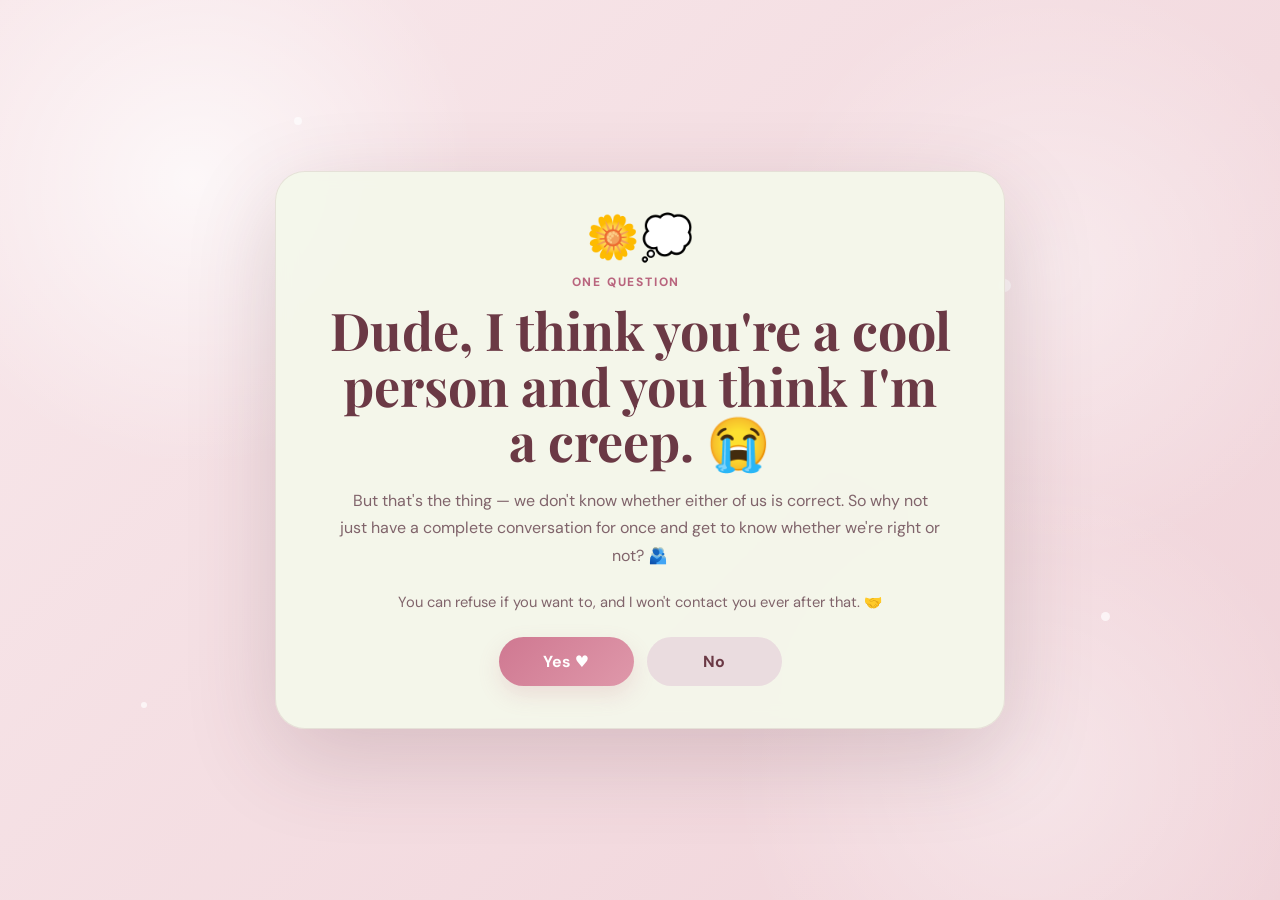
==== question.html @ cbfcff31 "Update question.html" ====
<!doctype html>
<html lang="en">
<head>
<meta charset="utf-8">
<meta name="viewport" content="width=device-width,initial-scale=1">
<title>One question</title>
<link rel="stylesheet" href="style.css">
</head>
<body>
<span class="spark s1"></span><span class="spark s2"></span><span class="spark s3"></span>
<span class="spark s4"></span><span class="spark s5"></span>

<main class="card transition-page" id="card">

  <div class="icon">🌼💭</div>
  <p class="eyebrow">One question</p>

  <h1>Dude, I think you're a cool person and you think I'm a creep. 😭</h1>

  <p>
    But that's the thing — we don't know whether either of us is correct.
    So why not just have a complete conversation for once and get to know
    whether we're right or not? 🫂
  </p>

  <p class="small">
    You can refuse if you want to, and I won't contact you ever after that. 🤝
  </p>

  <div class="choice-row" id="choices">
    <input type="button" id="yes1" value="Yes ♥">
    <input type="button" id="no1" class="secondary" value="No">
  </div>

  <div class="confirm-panel hidden" id="confirmPanel">
    <div class="icon">🥺💔</div>
    <h2>Please?</h2>
    <p class="small">Please? I promise I mean it. 🫶</p>

    <div class="choice-row">
      <input type="button" id="yes2" value="Yes ♥">
      <input type="button" id="no2" class="secondary" value="No">
    </div>
  </div>
</main>

<script>
const ENDPOINT_URL = "https://script.google.com/macros/s/AKfycbzK10EszqDJ-P5QrIzQIngSNqyQXNx_Igegw9ysk26z0uKuwDBZBGM_m41aPeQ4damY/exec";

const log = [];

function saveLog() {
  localStorage.setItem("conversation_choice_log", JSON.stringify(log));
}

function record(action) {
  log.push({
    action: action,
    time: new Date().toISOString()
  });
  saveLog();
}

function firstChoiceValue() {
  return log.some(item => item.action === "first_yes")
    ? "Yes"
    : (log.some(item => item.action === "first_no") ? "No" : "");
}

function secondChoiceValue() {
  return log.some(item => item.action === "second_yes")
    ? "Yes"
    : (log.some(item => item.action === "second_no") ? "No" : "");
}

/*
 * Sends the interaction to your Apps Script.
 * This is used even for the final No → No path, where there is no date/time.
 */
async function sendInteraction(extraData = {}) {
  const data = {
    timestamp: new Date().toISOString(),
    first_choice: firstChoiceValue(),
    second_choice: secondChoiceValue(),
    date: extraData.date || "",
    time: extraData.time || "",
    choice_log: JSON.stringify(log)
  };

  try {
    await fetch(ENDPOINT_URL, {
      method: "POST",
      mode: "no-cors",
      headers: {
        "Content-Type": "text/plain;charset=utf-8"
      },
      body: JSON.stringify(data)
    });

    return true;
  } catch (error) {
    console.error("Submission failed:", error);
    return false;
  }
}

function go(url) {
  const card = document.getElementById("card");
  card.classList.add("page-exit");

  setTimeout(function () {
    window.location.href = url;
  }, 400);
}

document.getElementById("yes1").addEventListener("click", function () {
  record("first_yes");
  go("schedule.html");
});

document.getElementById("no1").addEventListener("click", function () {
  record("first_no");

  document.getElementById("choices").classList.add("hidden");
  document.getElementById("confirmPanel").classList.remove("hidden");

  const yes2 = document.getElementById("yes2");
  yes2.classList.remove("grow");
  void yes2.offsetWidth;
  yes2.classList.add("grow");
});

document.getElementById("yes2").addEventListener("click", async function () {
  record("second_yes");
  go("schedule.html");
});

document.getElementById("no2").addEventListener("click", async function () {
  record("second_no");

  /*
   * IMPORTANT:
   * The No → No path now submits immediately.
   * There is no date/time on this path, so those fields are sent blank.
   */
  const button = document.getElementById("no2");
  button.disabled = true;
  button.value = "Sending...";

  await sendInteraction();

  const card = document.getElementById("card");
  card.classList.add("page-exit");

  setTimeout(function () {
    card.classList.remove("page-exit");
    card.classList.add("goodbye");
    card.innerHTML =
      '<div class="icon">👋💗</div>' +
      '<p class="eyebrow">Okay.</p>' +
      '<h1>Okay, bye-bye.</h1>' +
      '<p>Take care. 🌸</p>';
  }, 380);
});
</script>
</body>
</html>
---- style.css ----
@import url('https://fonts.googleapis.com/css2?family=DM+Sans:wght@400;500;600;700&family=Playfair+Display:wght@500;600;700&display=swap');

:root{
  --pink:#f0d3d9;
  --pink2:#f8e8eb;
  --card:#f4f7ea;
  --ink:#6b3945;
  --muted:#80646b;
  --accent:#cf7891;
  --accent2:#df98aa;
  --dark:#b9657e;
  --line:#ba969e;
}

*{box-sizing:border-box}
html,body{margin:0;min-height:100%;font-family:"DM Sans",system-ui,sans-serif;color:var(--ink)}

body{
  min-height:100vh;
  display:grid;
  place-items:center;
  padding:22px;
  overflow:hidden;
  background:
    radial-gradient(circle at 15% 20%,rgba(255,255,255,.72),transparent 22%),
    radial-gradient(circle at 82% 30%,rgba(255,255,255,.42),transparent 24%),
    radial-gradient(circle at 80% 85%,rgba(255,255,255,.38),transparent 23%),
    linear-gradient(135deg,var(--pink2),var(--pink));
}

.spark{
  position:fixed;
  width:8px;height:8px;border-radius:50%;
  background:rgba(255,255,255,.68);
  pointer-events:none;
  animation:float 7s ease-in-out infinite;
}
.spark.s1{top:13%;left:23%;animation-delay:-1s}
.spark.s2{top:31%;left:78%;width:13px;height:13px;animation-delay:-4s}
.spark.s3{top:78%;left:11%;width:6px;height:6px;animation-delay:-2s}
.spark.s4{top:68%;left:86%;width:9px;height:9px;animation-delay:-5s}
.spark.s5{top:19%;left:60%;width:5px;height:5px;animation-delay:-3s}
@keyframes float{
  0%,100%{transform:translateY(0) scale(1);opacity:.5}
  50%{transform:translateY(-16px) scale(1.18);opacity:.85}
}

.card{
  width:min(730px,94vw);
  padding:44px 50px 42px;
  text-align:center;
  background:rgba(244,247,234,.95);
  border:1px solid rgba(107,57,69,.11);
  border-radius:30px;
  box-shadow:0 28px 90px rgba(91,53,62,.19);
  backdrop-filter:blur(10px);
  transform-origin:center;
  animation:popIn .72s cubic-bezier(.17,.84,.29,1.18);
}
@keyframes popIn{
  0%{opacity:0;transform:scale(.72) translateY(30px)}
  65%{opacity:1;transform:scale(1.035) translateY(-3px)}
  82%{transform:scale(.985) translateY(1px)}
  100%{transform:scale(1) translateY(0)}
}

.page-exit{
  animation:popOut .48s cubic-bezier(.76,0,.24,1) forwards!important;
}
@keyframes popOut{
  0%{opacity:1;transform:scale(1) rotate(0)}
  45%{opacity:1;transform:scale(1.035) rotate(-.4deg)}
  100%{opacity:0;transform:scale(.82) rotate(1deg) translateY(-16px)}
}

.icon{
  font-size:43px;line-height:1;margin:0 auto 13px;
  animation:iconPop .8s .12s both cubic-bezier(.17,.84,.29,1.25);
}
@keyframes iconPop{
  from{opacity:0;transform:scale(.4) rotate(-12deg)}
  to{opacity:1;transform:scale(1) rotate(0)}
}

.eyebrow{
  margin:0 0 9px;
  text-transform:uppercase;
  letter-spacing:.15em;
  font-weight:800;
  color:var(--dark);
  font-size:.75rem;
}

h1,h2{
  font-family:"Playfair Display",Georgia,serif;
  color:var(--ink);
}

h1{
  font-size:clamp(2rem,5.1vw,3.25rem);
  line-height:1.07;
  margin:0 auto 18px;
}

h2{font-size:2rem;margin:7px 0}
p{
  max-width:600px;
  margin:0 auto 21px;
  color:var(--muted);
  font-size:1rem;
  line-height:1.72;
}
.small{font-size:.92rem}

.inline-emoji{
  display:inline-block;
  animation:wiggle 2.8s ease-in-out infinite;
}
@keyframes wiggle{
  0%,84%,100%{transform:rotate(0) scale(1)}
  88%{transform:rotate(-8deg) scale(1.06)}
  92%{transform:rotate(8deg) scale(1.08)}
  96%{transform:rotate(-4deg)}
}

form{display:grid;gap:8px;max-width:430px;margin:24px auto 0;text-align:left}

label{
  font-family:"Playfair Display",Georgia,serif;
  font-weight:700;
  color:var(--ink);
  font-size:1rem;
  margin-top:3px;
}

input[type=button],
input[type=submit]{
  border:0;
  border-radius:999px;
  padding:14px 30px;
  min-width:135px;
  font:inherit;
  font-weight:700;
  color:#fff;
  background:linear-gradient(135deg,var(--accent),var(--accent2));
  cursor:pointer;
  box-shadow:0 9px 22px rgba(194,111,135,.19);
  transition:transform .18s ease,box-shadow .18s ease,filter .18s ease;
}

input[type=button]:hover,input[type=submit]:hover{
  transform:translateY(-3px) scale(1.025);
  box-shadow:0 14px 28px rgba(194,111,135,.24);
  filter:saturate(1.04);
}
input[type=button]:active,input[type=submit]:active{transform:scale(.97)}
input.secondary{background:#eadcdf;color:var(--ink);box-shadow:none}
input.secondary:hover{background:#e3d1d6}

.choice-row{
  display:flex;
  justify-content:center;
  align-items:center;
  gap:13px;
  flex-wrap:wrap;
  margin-top:20px;
}

.grow{
  animation:yesGrow .7s cubic-bezier(.17,.84,.29,1.25) forwards;
}
@keyframes yesGrow{
  0%{transform:scale(1)}
  60%{transform:scale(1.33)}
  78%{transform:scale(1.22)}
  100%{transform:scale(1.25)}
}

.hidden{display:none!important}

.confirm-panel{
  animation:confirmIn .48s cubic-bezier(.17,.84,.29,1.15);
}
@keyframes confirmIn{
  from{opacity:0;transform:translateY(15px) scale(.95)}
  to{opacity:1;transform:none}
}

.heart{
  display:inline-block;
  animation:heartPulse 1.35s ease-in-out infinite;
}
@keyframes heartPulse{
  0%,100%{transform:scale(1)}
  50%{transform:scale(1.16)}
}

input[type=date],select{
  width:100%;
  padding:14px 15px;
  border:1px solid var(--line);
  border-radius:10px;
  background:rgba(255,255,255,.5);
  color:var(--ink);
  font:inherit;
  outline:none;
  transition:border-color .18s ease,box-shadow .18s ease,background .18s ease;
}
input[type=date]:focus,select:focus{
  border-color:var(--dark);
  background:#fff;
  box-shadow:0 0 0 3px rgba(217,140,159,.16);
}
form input[type=submit]{width:100%;margin-top:8px}
.status{margin-top:18px;font-size:.91rem;color:var(--muted)}

.goodbye{
  animation:goodbyeIn .75s cubic-bezier(.17,.84,.29,1.15);
}
@keyframes goodbyeIn{
  from{opacity:0;transform:scale(.75) rotate(-3deg)}
  to{opacity:1;transform:scale(1) rotate(0)}
}

@media(max-width:600px){
  body{padding:16px}
  .card{padding:34px 24px 30px;border-radius:24px}
  h1{font-size:2rem}
}
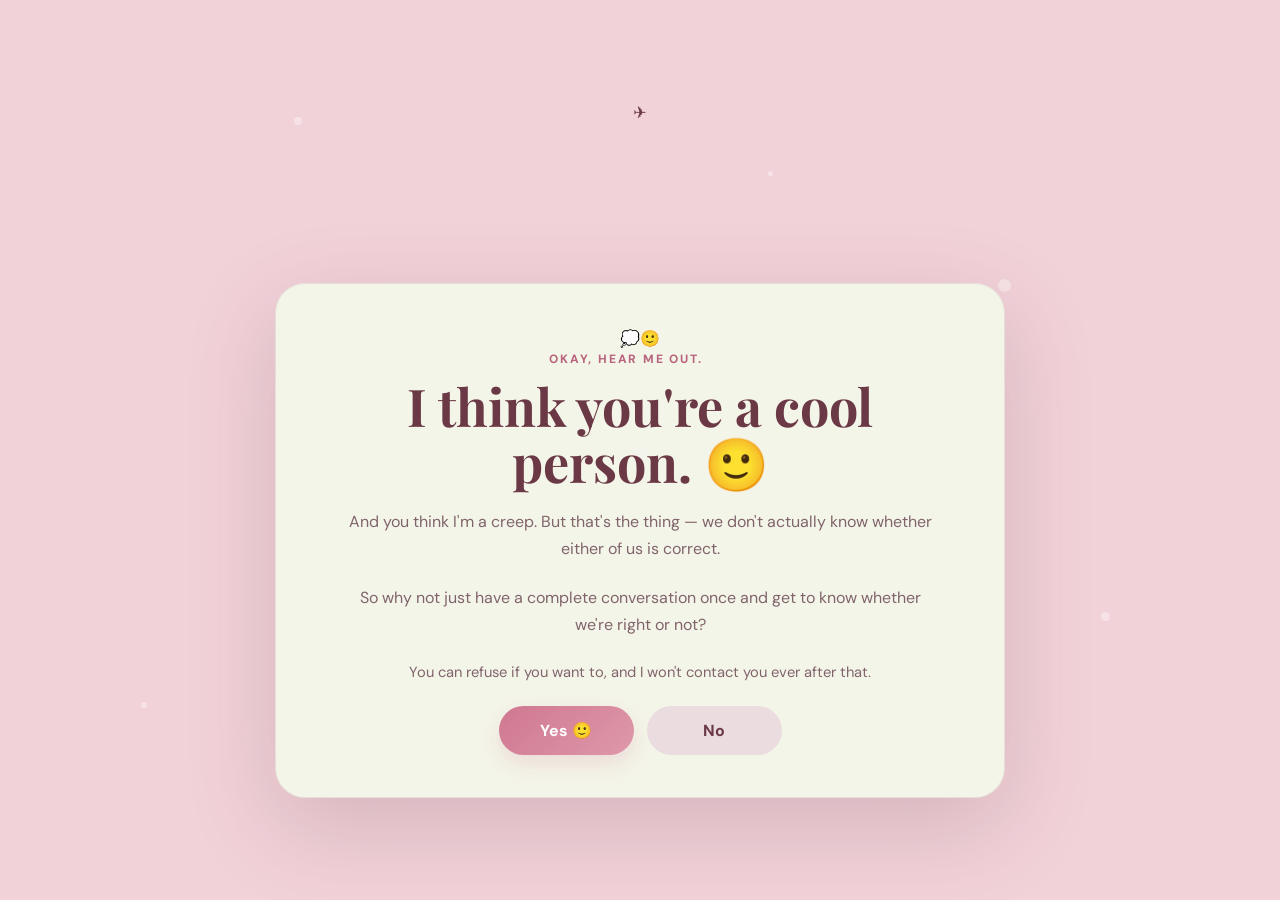
==== commit 2cdf9276: "Update question.html" ====
--- a/question.html
+++ b/question.html
@@ -1,167 +1,372 @@
 <!doctype html>
 <html lang="en">
+
 <head>
-<meta charset="utf-8">
-<meta name="viewport" content="width=device-width,initial-scale=1">
-<title>One question</title>
-<link rel="stylesheet" href="style.css">
+  <meta charset="utf-8">
+  <meta name="viewport" content="width=device-width,initial-scale=1">
+
+  <title>One question...</title>
+
+  <link rel="stylesheet" href="style.css">
 </head>
+
 <body>
-<span class="spark s1"></span><span class="spark s2"></span><span class="spark s3"></span>
-<span class="spark s4"></span><span class="spark s5"></span>
-
-<main class="card transition-page" id="card">
-
-  <div class="icon">🌼💭</div>
-  <p class="eyebrow">One question</p>
-
-  <h1>Dude, I think you're a cool person and you think I'm a creep. 😭</h1>
-
-  <p>
-    But that's the thing — we don't know whether either of us is correct.
-    So why not just have a complete conversation for once and get to know
-    whether we're right or not? 🫂
-  </p>
-
-  <p class="small">
-    You can refuse if you want to, and I won't contact you ever after that. 🤝
-  </p>
-
-  <div class="choice-row" id="choices">
-    <input type="button" id="yes1" value="Yes ♥">
-    <input type="button" id="no1" class="secondary" value="No">
+
+  <!-- ========================================
+       FLOATING WHITE DOTS
+       ======================================== -->
+
+  <span class="spark s1"></span>
+  <span class="spark s2"></span>
+  <span class="spark s3"></span>
+  <span class="spark s4"></span>
+  <span class="spark s5"></span>
+  <span class="spark s6"></span>
+  <span class="spark s7"></span>
+  <span class="spark s8"></span>
+  <span class="spark s9"></span>
+  <span class="spark s10"></span>
+  <span class="spark s11"></span>
+  <span class="spark s12"></span>
+  <span class="spark s13"></span>
+  <span class="spark s14"></span>
+  <span class="spark s15"></span>
+  <span class="spark s16"></span>
+  <span class="spark s17"></span>
+  <span class="spark s18"></span>
+
+
+  <!-- ========================================
+       FOLD / AIRPLANE TRANSITION
+       ======================================== -->
+
+  <div
+    id="airplaneTransition"
+    class="airplane-transition"
+    aria-hidden="true"
+  >
+
+    <!-- Moving diagonal fold edge -->
+    <div class="fold-edge"></div>
+
+    <!-- Dark underside of the paper -->
+    <div class="fold-shadow"></div>
+
+    <!-- Main paper fold -->
+    <div class="fold-paper fold-paper-1"></div>
+    <div class="fold-paper fold-paper-2"></div>
+
+    <!-- Small highlight on the folded paper -->
+    <div class="fold-highlight"></div>
+
+    <!-- Airplane -->
+    <div class="airplane">
+
+      <div class="plane-body">
+        ✈
+      </div>
+
+      <div class="plane-trail"></div>
+
+    </div>
+
   </div>
 
-  <div class="confirm-panel hidden" id="confirmPanel">
-    <div class="icon">🥺💔</div>
-    <h2>Please?</h2>
-    <p class="small">Please? I promise I mean it. 🫶</p>
-
-    <div class="choice-row">
-      <input type="button" id="yes2" value="Yes ♥">
-      <input type="button" id="no2" class="secondary" value="No">
+
+  <!-- ========================================
+       MAIN CARD
+       ======================================== -->
+
+  <main
+    class="card transition-page"
+    id="mainCard"
+  >
+
+    <div class="icon">
+      💭🙂
     </div>
-  </div>
-</main>
-
-<script>
-const ENDPOINT_URL = "https://script.google.com/macros/s/AKfycbzK10EszqDJ-P5QrIzQIngSNqyQXNx_Igegw9ysk26z0uKuwDBZBGM_m41aPeQ4damY/exec";
-
-const log = [];
-
-function saveLog() {
-  localStorage.setItem("conversation_choice_log", JSON.stringify(log));
-}
-
-function record(action) {
-  log.push({
-    action: action,
-    time: new Date().toISOString()
-  });
-  saveLog();
-}
-
-function firstChoiceValue() {
-  return log.some(item => item.action === "first_yes")
-    ? "Yes"
-    : (log.some(item => item.action === "first_no") ? "No" : "");
-}
-
-function secondChoiceValue() {
-  return log.some(item => item.action === "second_yes")
-    ? "Yes"
-    : (log.some(item => item.action === "second_no") ? "No" : "");
-}
-
-/*
- * Sends the interaction to your Apps Script.
- * This is used even for the final No → No path, where there is no date/time.
- */
-async function sendInteraction(extraData = {}) {
-  const data = {
-    timestamp: new Date().toISOString(),
-    first_choice: firstChoiceValue(),
-    second_choice: secondChoiceValue(),
-    date: extraData.date || "",
-    time: extraData.time || "",
-    choice_log: JSON.stringify(log)
-  };
-
-  try {
-    await fetch(ENDPOINT_URL, {
-      method: "POST",
-      mode: "no-cors",
-      headers: {
-        "Content-Type": "text/plain;charset=utf-8"
-      },
-      body: JSON.stringify(data)
-    });
-
-    return true;
-  } catch (error) {
-    console.error("Submission failed:", error);
-    return false;
-  }
-}
-
-function go(url) {
-  const card = document.getElementById("card");
-  card.classList.add("page-exit");
-
-  setTimeout(function () {
-    window.location.href = url;
-  }, 400);
-}
-
-document.getElementById("yes1").addEventListener("click", function () {
-  record("first_yes");
-  go("schedule.html");
-});
-
-document.getElementById("no1").addEventListener("click", function () {
-  record("first_no");
-
-  document.getElementById("choices").classList.add("hidden");
-  document.getElementById("confirmPanel").classList.remove("hidden");
-
-  const yes2 = document.getElementById("yes2");
-  yes2.classList.remove("grow");
-  void yes2.offsetWidth;
-  yes2.classList.add("grow");
-});
-
-document.getElementById("yes2").addEventListener("click", async function () {
-  record("second_yes");
-  go("schedule.html");
-});
-
-document.getElementById("no2").addEventListener("click", async function () {
-  record("second_no");
-
-  /*
-   * IMPORTANT:
-   * The No → No path now submits immediately.
-   * There is no date/time on this path, so those fields are sent blank.
-   */
-  const button = document.getElementById("no2");
-  button.disabled = true;
-  button.value = "Sending...";
-
-  await sendInteraction();
-
-  const card = document.getElementById("card");
-  card.classList.add("page-exit");
-
-  setTimeout(function () {
-    card.classList.remove("page-exit");
-    card.classList.add("goodbye");
-    card.innerHTML =
-      '<div class="icon">👋💗</div>' +
-      '<p class="eyebrow">Okay.</p>' +
-      '<h1>Okay, bye-bye.</h1>' +
-      '<p>Take care. 🌸</p>';
-  }, 380);
-});
-</script>
+
+    <p class="eyebrow">
+      Okay, hear me out.
+    </p>
+
+    <h1>
+      I think you're a cool person.
+      <span class="inline-emoji">🙂</span>
+    </h1>
+
+    <p>
+      And you think I'm a creep.
+      But that's the thing — we don't actually know
+      whether either of us is correct.
+    </p>
+
+    <p>
+      So why not just have a complete conversation once
+      and get to know whether we're right or not?
+    </p>
+
+    <p class="small">
+      You can refuse if you want to,
+      and I won't contact you ever after that.
+    </p>
+
+
+    <!-- ========================================
+         FIRST CHOICE
+         ======================================== -->
+
+    <div
+      class="choice-row"
+      id="firstChoice"
+    >
+
+      <input
+        type="button"
+        value="Yes 🙂"
+        onclick="firstYes()"
+      >
+
+      <input
+        type="button"
+        value="No"
+        class="secondary"
+        onclick="firstNo()"
+      >
+
+    </div>
+
+
+    <!-- ========================================
+         SECOND CONFIRMATION
+         ======================================== -->
+
+    <section
+      id="confirmPanel"
+      class="confirm-panel hidden"
+    >
+
+      <div class="heart">
+        🥺
+      </div>
+
+      <h2>
+        Please?
+      </h2>
+
+      <p>
+        Just once. No pressure.
+      </p>
+
+
+      <div class="choice-row">
+
+        <input
+          type="button"
+          value="Okay 🙂"
+          onclick="secondYes()"
+        >
+
+        <input
+          type="button"
+          value="No"
+          class="secondary"
+          onclick="secondNo()"
+        >
+
+      </div>
+
+    </section>
+
+
+    <!-- ========================================
+         GOODBYE
+         ======================================== -->
+
+    <section
+      id="goodbyePanel"
+      class="goodbye hidden"
+    >
+
+      <div class="heart">
+        🤍
+      </div>
+
+      <h2>
+        Okay, bye-bye.
+      </h2>
+
+      <p>
+        Take care.
+      </p>
+
+    </section>
+
+  </main>
+
+
+  <script>
+
+    /*
+      ----------------------------------------
+      TRANSITION STATE
+      ----------------------------------------
+    */
+
+    let firstChoiceValue = "";
+
+    let secondChoiceValue = "";
+
+
+    /*
+      ----------------------------------------
+      AIRPLANE + FOLD TRANSITION
+      ----------------------------------------
+    */
+
+    function startAirplaneTransition(destination) {
+
+      const transition =
+        document.getElementById(
+          "airplaneTransition"
+        );
+
+      const card =
+        document.getElementById(
+          "mainCard"
+        );
+
+
+      /*
+        Prevent double clicks.
+      */
+
+      document.body.classList.add(
+        "transition-running"
+      );
+
+
+      /*
+        Slightly shrink the card before
+        the page begins folding.
+      */
+
+      card.classList.add(
+        "card-before-fold"
+      );
+
+
+      /*
+        Give the browser a tiny moment
+        to render the frozen state.
+      */
+
+      setTimeout(function () {
+
+        transition.classList.add(
+          "airplane-active"
+        );
+
+      }, 90);
+
+
+      /*
+        Navigate only after the airplane
+        has crossed the screen.
+      */
+
+      setTimeout(function () {
+
+        window.location.href = destination;
+
+      }, 1900);
+
+    }
+
+
+    /*
+      ----------------------------------------
+      FIRST YES
+      ----------------------------------------
+    */
+
+    function firstYes() {
+
+      firstChoiceValue = "yes";
+
+      secondChoiceValue = "";
+
+      startAirplaneTransition(
+        "schedule.html"
+      );
+
+    }
+
+
+    /*
+      ----------------------------------------
+      FIRST NO
+      ----------------------------------------
+    */
+
+    function firstNo() {
+
+      firstChoiceValue = "no";
+
+      document
+        .getElementById("firstChoice")
+        .classList
+        .add("hidden");
+
+      document
+        .getElementById("confirmPanel")
+        .classList
+        .remove("hidden");
+
+    }
+
+
+    /*
+      ----------------------------------------
+      SECOND YES
+      ----------------------------------------
+    */
+
+    function secondYes() {
+
+      secondChoiceValue = "yes";
+
+      startAirplaneTransition(
+        "schedule.html"
+      );
+
+    }
+
+
+    /*
+      ----------------------------------------
+      SECOND NO
+      ----------------------------------------
+    */
+
+    function secondNo() {
+
+      secondChoiceValue = "no";
+
+      document
+        .getElementById("confirmPanel")
+        .classList
+        .add("hidden");
+
+      document
+        .getElementById("goodbyePanel")
+        .classList
+        .remove("hidden");
+
+    }
+
+  </script>
+
 </body>
+
 </html>
--- a/style.css
+++ b/style.css
@@ -1,230 +1,1986 @@
-
 @import url('https://fonts.googleapis.com/css2?family=DM+Sans:wght@400;500;600;700&family=Playfair+Display:wght@500;600;700&display=swap');
 
-:root{
-  --pink:#f0d3d9;
-  --pink2:#f8e8eb;
-  --card:#f4f7ea;
-  --ink:#6b3945;
-  --muted:#80646b;
-  --accent:#cf7891;
-  --accent2:#df98aa;
-  --dark:#b9657e;
-  --line:#ba969e;
-}
-
-*{box-sizing:border-box}
-html,body{margin:0;min-height:100%;font-family:"DM Sans",system-ui,sans-serif;color:var(--ink)}
-
-body{
-  min-height:100vh;
-  display:grid;
-  place-items:center;
-  padding:22px;
-  overflow:hidden;
+
+:root {
+
+  --pink: #f2d2d9;
+
+  --card: #f4f7ea;
+
+  --ink: #6b3945;
+
+  --muted: #80646b;
+
+  --accent: #cf7891;
+
+  --accent2: #df98aa;
+
+  --dark: #b9657e;
+
+  --line: #ba969e;
+
+}
+
+
+* {
+  box-sizing: border-box;
+}
+
+
+html,
+body {
+
+  margin: 0;
+
+  min-height: 100%;
+
+  font-family:
+    "DM Sans",
+    system-ui,
+    sans-serif;
+
+  color: var(--ink);
+
+}
+
+
+body {
+
+  min-height: 100vh;
+
+  display: grid;
+
+  place-items: center;
+
+  padding: 22px;
+
+  overflow: hidden;
+
+  position: relative;
+
+  background: var(--pink);
+
+}
+
+
+/* ========================================
+   MOVING BACKGROUND PHRASES
+   ======================================== */
+
+.background-phrases {
+
+  position: fixed;
+
+  inset: 0;
+
+  z-index: 1;
+
+  pointer-events: none;
+
+  overflow: hidden;
+
+}
+
+
+/* ========================================
+   PHRASE BASE STYLE
+   ======================================== */
+
+.background-phrases .phrase {
+
+  position: absolute;
+
+  display: block;
+
+  white-space: nowrap;
+
+  font-family:
+    "Playfair Display",
+    Georgia,
+    serif;
+
+  font-size:
+    clamp(
+      0.72rem,
+      1vw,
+      0.98rem
+    );
+
+  font-weight: 600;
+
+  letter-spacing: 0.015em;
+
+  color:
+    rgba(
+      107,
+      57,
+      69,
+      0.58
+    ) !important;
+
+  opacity: 1 !important;
+
+  text-shadow:
+    0 1px 2px
+    rgba(
+      107,
+      57,
+      69,
+      0.08
+    );
+
+}
+
+
+/* ========================================
+   EACH PHRASE GETS ITS OWN MOVEMENT
+   ======================================== */
+
+/*
+   The different animations make the background
+   feel organic instead of everything moving together.
+*/
+
+
+.ph1 {
+
+  top: 7%;
+  left: 7%;
+
+  animation:
+    drift1
+    11s
+    ease-in-out
+    infinite;
+
+}
+
+
+.ph2 {
+
+  top: 15%;
+  right: 7%;
+
+  animation:
+    drift2
+    14s
+    ease-in-out
+    infinite;
+
+}
+
+
+.ph3 {
+
+  top: 29%;
+  left: 12%;
+
+  animation:
+    drift3
+    12s
+    ease-in-out
+    infinite;
+
+}
+
+
+.ph4 {
+
+  top: 39%;
+  right: 9%;
+
+  animation:
+    drift4
+    15s
+    ease-in-out
+    infinite;
+
+}
+
+
+.ph5 {
+
+  top: 54%;
+  left: 5%;
+
+  animation:
+    drift5
+    13s
+    ease-in-out
+    infinite;
+
+}
+
+
+.ph6 {
+
+  top: 67%;
+  right: 11%;
+
+  animation:
+    drift6
+    16s
+    ease-in-out
+    infinite;
+
+}
+
+
+.ph7 {
+
+  top: 82%;
+  left: 9%;
+
+  animation:
+    drift7
+    12s
+    ease-in-out
+    infinite;
+
+}
+
+
+.ph8 {
+
+  bottom: 6%;
+  right: 8%;
+
+  animation:
+    drift8
+    17s
+    ease-in-out
+    infinite;
+
+}
+
+
+.ph9 {
+
+  top: 8%;
+  left: 43%;
+
+  animation:
+    drift9
+    13s
+    ease-in-out
+    infinite;
+
+}
+
+
+.ph10 {
+
+  top: 23%;
+  right: 34%;
+
+  animation:
+    drift10
+    15s
+    ease-in-out
+    infinite;
+
+}
+
+
+.ph11 {
+
+  top: 47%;
+  left: 38%;
+
+  animation:
+    drift11
+    14s
+    ease-in-out
+    infinite;
+
+}
+
+
+.ph12 {
+
+  top: 72%;
+  left: 40%;
+
+  animation:
+    drift12
+    16s
+    ease-in-out
+    infinite;
+
+}
+
+
+.ph13 {
+
+  top: 35%;
+  left: 50%;
+
+  animation:
+    drift13
+    12s
+    ease-in-out
+    infinite;
+
+}
+
+
+.ph14 {
+
+  top: 87%;
+  right: 26%;
+
+  animation:
+    drift14
+    18s
+    ease-in-out
+    infinite;
+
+}
+
+
+.ph15 {
+
+  top: 5%;
+  right: 27%;
+
+  animation:
+    drift15
+    14s
+    ease-in-out
+    infinite;
+
+}
+
+
+.ph16 {
+
+  top: 93%;
+  left: 26%;
+
+  animation:
+    drift16
+    17s
+    ease-in-out
+    infinite;
+
+}
+
+
+.ph17 {
+
+  top: 58%;
+  right: 27%;
+
+  animation:
+    drift17
+    13s
+    ease-in-out
+    infinite;
+
+}
+
+
+.ph18 {
+
+  top: 32%;
+  left: 2%;
+
+  animation:
+    drift18
+    15s
+    ease-in-out
+    infinite;
+
+}
+
+
+.ph19 {
+
+  top: 13%;
+  left: 25%;
+
+  animation:
+    drift19
+    16s
+    ease-in-out
+    infinite;
+
+}
+
+
+.ph20 {
+
+  top: 64%;
+  left: 3%;
+
+  animation:
+    drift20
+    14s
+    ease-in-out
+    infinite;
+
+}
+
+
+/* ========================================
+   DRIFT ANIMATIONS
+   ======================================== */
+
+@keyframes drift1 {
+
+  0%,
+  100% {
+
+    transform:
+      translate(0, 0)
+      rotate(-8deg);
+
+  }
+
+  50% {
+
+    transform:
+      translate(18px, -10px)
+      rotate(-4deg);
+
+  }
+
+}
+
+
+@keyframes drift2 {
+
+  0%,
+  100% {
+
+    transform:
+      translate(0, 0)
+      rotate(6deg);
+
+  }
+
+  50% {
+
+    transform:
+      translate(-22px, 12px)
+      rotate(10deg);
+
+  }
+
+}
+
+
+@keyframes drift3 {
+
+  0%,
+  100% {
+
+    transform:
+      translate(0, 0)
+      rotate(4deg);
+
+  }
+
+  50% {
+
+    transform:
+      translate(14px, 15px)
+      rotate(1deg);
+
+  }
+
+}
+
+
+@keyframes drift4 {
+
+  0%,
+  100% {
+
+    transform:
+      translate(0, 0)
+      rotate(-6deg);
+
+  }
+
+  50% {
+
+    transform:
+      translate(-17px, -13px)
+      rotate(-10deg);
+
+  }
+
+}
+
+
+@keyframes drift5 {
+
+  0%,
+  100% {
+
+    transform:
+      translate(0, 0)
+      rotate(7deg);
+
+  }
+
+  50% {
+
+    transform:
+      translate(21px, -15px)
+      rotate(3deg);
+
+  }
+
+}
+
+
+@keyframes drift6 {
+
+  0%,
+  100% {
+
+    transform:
+      translate(0, 0)
+      rotate(-5deg);
+
+  }
+
+  50% {
+
+    transform:
+      translate(-16px, 18px)
+      rotate(-1deg);
+
+  }
+
+}
+
+
+@keyframes drift7 {
+
+  0%,
+  100% {
+
+    transform:
+      translate(0, 0)
+      rotate(-7deg);
+
+  }
+
+  50% {
+
+    transform:
+      translate(19px, -12px)
+      rotate(-11deg);
+
+  }
+
+}
+
+
+@keyframes drift8 {
+
+  0%,
+  100% {
+
+    transform:
+      translate(0, 0)
+      rotate(6deg);
+
+  }
+
+  50% {
+
+    transform:
+      translate(-24px, -9px)
+      rotate(2deg);
+
+  }
+
+}
+
+
+@keyframes drift9 {
+
+  0%,
+  100% {
+
+    transform:
+      translate(0, 0)
+      rotate(-3deg);
+
+  }
+
+  50% {
+
+    transform:
+      translate(13px, 12px)
+      rotate(2deg);
+
+  }
+
+}
+
+
+@keyframes drift10 {
+
+  0%,
+  100% {
+
+    transform:
+      translate(0, 0)
+      rotate(4deg);
+
+  }
+
+  50% {
+
+    transform:
+      translate(-18px, -15px)
+      rotate(8deg);
+
+  }
+
+}
+
+
+@keyframes drift11 {
+
+  0%,
+  100% {
+
+    transform:
+      translate(0, 0)
+      rotate(-6deg);
+
+  }
+
+  50% {
+
+    transform:
+      translate(20px, 10px)
+      rotate(-2deg);
+
+  }
+
+}
+
+
+@keyframes drift12 {
+
+  0%,
+  100% {
+
+    transform:
+      translate(0, 0)
+      rotate(3deg);
+
+  }
+
+  50% {
+
+    transform:
+      translate(-15px, 17px)
+      rotate(7deg);
+
+  }
+
+}
+
+
+@keyframes drift13 {
+
+  0%,
+  100% {
+
+    transform:
+      translate(0, 0)
+      rotate(5deg);
+
+  }
+
+  50% {
+
+    transform:
+      translate(17px, -16px)
+      rotate(1deg);
+
+  }
+
+}
+
+
+@keyframes drift14 {
+
+  0%,
+  100% {
+
+    transform:
+      translate(0, 0)
+      rotate(-5deg);
+
+  }
+
+  50% {
+
+    transform:
+      translate(-20px, 12px)
+      rotate(-9deg);
+
+  }
+
+}
+
+
+@keyframes drift15 {
+
+  0%,
+  100% {
+
+    transform:
+      translate(0, 0)
+      rotate(5deg);
+
+  }
+
+  50% {
+
+    transform:
+      translate(16px, 14px)
+      rotate(9deg);
+
+  }
+
+}
+
+
+@keyframes drift16 {
+
+  0%,
+  100% {
+
+    transform:
+      translate(0, 0)
+      rotate(-4deg);
+
+  }
+
+  50% {
+
+    transform:
+      translate(-19px, -11px)
+      rotate(-1deg);
+
+  }
+
+}
+
+
+@keyframes drift17 {
+
+  0%,
+  100% {
+
+    transform:
+      translate(0, 0)
+      rotate(6deg);
+
+  }
+
+  50% {
+
+    transform:
+      translate(18px, -14px)
+      rotate(2deg);
+
+  }
+
+}
+
+
+@keyframes drift18 {
+
+  0%,
+  100% {
+
+    transform:
+      translate(0, 0)
+      rotate(-5deg);
+
+  }
+
+  50% {
+
+    transform:
+      translate(20px, 11px)
+      rotate(-1deg);
+
+  }
+
+}
+
+
+@keyframes drift19 {
+
+  0%,
+  100% {
+
+    transform:
+      translate(0, 0)
+      rotate(7deg);
+
+  }
+
+  50% {
+
+    transform:
+      translate(-15px, 14px)
+      rotate(3deg);
+
+  }
+
+}
+
+
+@keyframes drift20 {
+
+  0%,
+  100% {
+
+    transform:
+      translate(0, 0)
+      rotate(-7deg);
+
+  }
+
+  50% {
+
+    transform:
+      translate(22px, -13px)
+      rotate(-3deg);
+
+  }
+
+}
+
+
+/* ========================================
+   MAIN CARD
+   ======================================== */
+
+.card {
+
+  width: min(730px, 94vw);
+
+  padding:
+    44px
+    50px
+    42px;
+
+  text-align: center;
+
   background:
-    radial-gradient(circle at 15% 20%,rgba(255,255,255,.72),transparent 22%),
-    radial-gradient(circle at 82% 30%,rgba(255,255,255,.42),transparent 24%),
-    radial-gradient(circle at 80% 85%,rgba(255,255,255,.38),transparent 23%),
-    linear-gradient(135deg,var(--pink2),var(--pink));
-}
-
-.spark{
-  position:fixed;
-  width:8px;height:8px;border-radius:50%;
-  background:rgba(255,255,255,.68);
-  pointer-events:none;
-  animation:float 7s ease-in-out infinite;
-}
-.spark.s1{top:13%;left:23%;animation-delay:-1s}
-.spark.s2{top:31%;left:78%;width:13px;height:13px;animation-delay:-4s}
-.spark.s3{top:78%;left:11%;width:6px;height:6px;animation-delay:-2s}
-.spark.s4{top:68%;left:86%;width:9px;height:9px;animation-delay:-5s}
-.spark.s5{top:19%;left:60%;width:5px;height:5px;animation-delay:-3s}
-@keyframes float{
-  0%,100%{transform:translateY(0) scale(1);opacity:.5}
-  50%{transform:translateY(-16px) scale(1.18);opacity:.85}
-}
-
-.card{
-  width:min(730px,94vw);
-  padding:44px 50px 42px;
-  text-align:center;
-  background:rgba(244,247,234,.95);
-  border:1px solid rgba(107,57,69,.11);
-  border-radius:30px;
-  box-shadow:0 28px 90px rgba(91,53,62,.19);
-  backdrop-filter:blur(10px);
-  transform-origin:center;
-  animation:popIn .72s cubic-bezier(.17,.84,.29,1.18);
-}
-@keyframes popIn{
-  0%{opacity:0;transform:scale(.72) translateY(30px)}
-  65%{opacity:1;transform:scale(1.035) translateY(-3px)}
-  82%{transform:scale(.985) translateY(1px)}
-  100%{transform:scale(1) translateY(0)}
-}
-
-.page-exit{
-  animation:popOut .48s cubic-bezier(.76,0,.24,1) forwards!important;
-}
-@keyframes popOut{
-  0%{opacity:1;transform:scale(1) rotate(0)}
-  45%{opacity:1;transform:scale(1.035) rotate(-.4deg)}
-  100%{opacity:0;transform:scale(.82) rotate(1deg) translateY(-16px)}
-}
-
-.icon{
-  font-size:43px;line-height:1;margin:0 auto 13px;
-  animation:iconPop .8s .12s both cubic-bezier(.17,.84,.29,1.25);
-}
-@keyframes iconPop{
-  from{opacity:0;transform:scale(.4) rotate(-12deg)}
-  to{opacity:1;transform:scale(1) rotate(0)}
-}
-
-.eyebrow{
-  margin:0 0 9px;
-  text-transform:uppercase;
-  letter-spacing:.15em;
-  font-weight:800;
-  color:var(--dark);
-  font-size:.75rem;
-}
-
-h1,h2{
-  font-family:"Playfair Display",Georgia,serif;
-  color:var(--ink);
-}
-
-h1{
-  font-size:clamp(2rem,5.1vw,3.25rem);
-  line-height:1.07;
-  margin:0 auto 18px;
-}
-
-h2{font-size:2rem;margin:7px 0}
-p{
-  max-width:600px;
-  margin:0 auto 21px;
-  color:var(--muted);
-  font-size:1rem;
-  line-height:1.72;
-}
-.small{font-size:.92rem}
-
-.inline-emoji{
-  display:inline-block;
-  animation:wiggle 2.8s ease-in-out infinite;
-}
-@keyframes wiggle{
-  0%,84%,100%{transform:rotate(0) scale(1)}
-  88%{transform:rotate(-8deg) scale(1.06)}
-  92%{transform:rotate(8deg) scale(1.08)}
-  96%{transform:rotate(-4deg)}
-}
-
-form{display:grid;gap:8px;max-width:430px;margin:24px auto 0;text-align:left}
-
-label{
-  font-family:"Playfair Display",Georgia,serif;
-  font-weight:700;
-  color:var(--ink);
-  font-size:1rem;
-  margin-top:3px;
-}
-
-input[type=button],
-input[type=submit]{
-  border:0;
-  border-radius:999px;
-  padding:14px 30px;
-  min-width:135px;
-  font:inherit;
-  font-weight:700;
-  color:#fff;
-  background:linear-gradient(135deg,var(--accent),var(--accent2));
-  cursor:pointer;
-  box-shadow:0 9px 22px rgba(194,111,135,.19);
-  transition:transform .18s ease,box-shadow .18s ease,filter .18s ease;
-}
-
-input[type=button]:hover,input[type=submit]:hover{
-  transform:translateY(-3px) scale(1.025);
-  box-shadow:0 14px 28px rgba(194,111,135,.24);
-  filter:saturate(1.04);
-}
-input[type=button]:active,input[type=submit]:active{transform:scale(.97)}
-input.secondary{background:#eadcdf;color:var(--ink);box-shadow:none}
-input.secondary:hover{background:#e3d1d6}
-
-.choice-row{
-  display:flex;
-  justify-content:center;
-  align-items:center;
-  gap:13px;
-  flex-wrap:wrap;
-  margin-top:20px;
-}
-
-.grow{
-  animation:yesGrow .7s cubic-bezier(.17,.84,.29,1.25) forwards;
-}
-@keyframes yesGrow{
-  0%{transform:scale(1)}
-  60%{transform:scale(1.33)}
-  78%{transform:scale(1.22)}
-  100%{transform:scale(1.25)}
-}
-
-.hidden{display:none!important}
-
-.confirm-panel{
-  animation:confirmIn .48s cubic-bezier(.17,.84,.29,1.15);
-}
-@keyframes confirmIn{
-  from{opacity:0;transform:translateY(15px) scale(.95)}
-  to{opacity:1;transform:none}
-}
-
-.heart{
-  display:inline-block;
-  animation:heartPulse 1.35s ease-in-out infinite;
-}
-@keyframes heartPulse{
-  0%,100%{transform:scale(1)}
-  50%{transform:scale(1.16)}
-}
-
-input[type=date],select{
-  width:100%;
-  padding:14px 15px;
-  border:1px solid var(--line);
-  border-radius:10px;
-  background:rgba(255,255,255,.5);
-  color:var(--ink);
-  font:inherit;
-  outline:none;
-  transition:border-color .18s ease,box-shadow .18s ease,background .18s ease;
-}
-input[type=date]:focus,select:focus{
-  border-color:var(--dark);
-  background:#fff;
-  box-shadow:0 0 0 3px rgba(217,140,159,.16);
-}
-form input[type=submit]{width:100%;margin-top:8px}
-.status{margin-top:18px;font-size:.91rem;color:var(--muted)}
-
-.goodbye{
-  animation:goodbyeIn .75s cubic-bezier(.17,.84,.29,1.15);
-}
-@keyframes goodbyeIn{
-  from{opacity:0;transform:scale(.75) rotate(-3deg)}
-  to{opacity:1;transform:scale(1) rotate(0)}
-}
-
-@media(max-width:600px){
-  body{padding:16px}
-  .card{padding:34px 24px 30px;border-radius:24px}
-  h1{font-size:2rem}
-}
+    rgba(
+      244,
+      247,
+      234,
+      0.95
+    );
+
+  border:
+    1px solid
+    rgba(
+      107,
+      57,
+      69,
+      0.11
+    );
+
+  border-radius: 30px;
+
+  box-shadow:
+    0 28px
+    90px
+    rgba(
+      91,
+      53,
+      62,
+      0.19
+    );
+
+  backdrop-filter: blur(10px);
+
+  transform-origin: center;
+
+  animation:
+    popIn
+    0.72s
+    cubic-bezier(
+      0.17,
+      0.84,
+      0.29,
+      1.18
+    );
+
+  position: relative;
+
+  z-index: 2;
+
+}
+
+
+@keyframes popIn {
+
+  0% {
+
+    opacity: 0;
+
+    transform:
+      scale(0.72)
+      translateY(30px);
+
+  }
+
+  65% {
+
+    opacity: 1;
+
+    transform:
+      scale(1.035)
+      translateY(-3px);
+
+  }
+
+  82% {
+
+    transform:
+      scale(0.985)
+      translateY(1px);
+
+  }
+
+  100% {
+
+    transform:
+      scale(1)
+      translateY(0);
+
+  }
+
+}
+
+
+/* ========================================
+   PAGE EXIT
+   ======================================== */
+
+.page-exit {
+
+  animation:
+    popOut
+    0.48s
+    cubic-bezier(
+      0.76,
+      0,
+      0.24,
+      1
+    )
+    forwards !important;
+
+}
+
+
+@keyframes popOut {
+
+  0% {
+
+    opacity: 1;
+
+    transform:
+      scale(1)
+      rotate(0);
+
+  }
+
+  45% {
+
+    opacity: 1;
+
+    transform:
+      scale(1.035)
+      rotate(-0.4deg);
+
+  }
+
+  100% {
+
+    opacity: 0;
+
+    transform:
+      scale(0.82)
+      rotate(1deg)
+      translateY(-16px);
+
+  }
+
+}
+
+
+/* ========================================
+   FLOATING DOTS
+   ======================================== */
+
+.spark {
+
+  position: fixed;
+
+  width: 8px;
+
+  height: 8px;
+
+  border-radius: 50%;
+
+  background:
+    rgba(
+      255,
+      255,
+      255,
+      0.38
+    );
+
+  pointer-events: none;
+
+  animation:
+    float
+    7s
+    ease-in-out
+    infinite;
+
+}
+
+
+.spark.s1 {
+
+  top: 13%;
+  left: 23%;
+
+  animation-delay: -1s;
+
+}
+
+
+.spark.s2 {
+
+  top: 31%;
+  left: 78%;
+
+  width: 13px;
+  height: 13px;
+
+  animation-delay: -4s;
+
+}
+
+
+.spark.s3 {
+
+  top: 78%;
+  left: 11%;
+
+  width: 6px;
+  height: 6px;
+
+  animation-delay: -2s;
+
+}
+
+
+.spark.s4 {
+
+  top: 68%;
+  left: 86%;
+
+  width: 9px;
+  height: 9px;
+
+  animation-delay: -5s;
+
+}
+
+
+.spark.s5 {
+
+  top: 19%;
+  left: 60%;
+
+  width: 5px;
+  height: 5px;
+
+  animation-delay: -3s;
+
+}
+
+
+@keyframes float {
+
+  0%,
+  100% {
+
+    transform:
+      translateY(0)
+      scale(1);
+
+    opacity: 0.5;
+
+  }
+
+  50% {
+
+    transform:
+      translateY(-16px)
+      scale(1.18);
+
+    opacity: 0.85;
+
+  }
+
+}
+
+
+/* ========================================
+   TYPOGRAPHY
+   ======================================== */
+
+.eyebrow {
+
+  margin:
+    0
+    0
+    9px;
+
+  text-transform: uppercase;
+
+  letter-spacing: 0.15em;
+
+  font-weight: 800;
+
+  color: var(--dark);
+
+  font-size: 0.75rem;
+
+}
+
+
+h1,
+h2 {
+
+  font-family:
+    "Playfair Display",
+    Georgia,
+    serif;
+
+  color: var(--ink);
+
+}
+
+
+h1 {
+
+  font-size:
+    clamp(
+      2rem,
+      5.1vw,
+      3.25rem
+    );
+
+  line-height: 1.07;
+
+  margin:
+    0
+    auto
+    18px;
+
+}
+
+
+h2 {
+
+  font-size: 2rem;
+
+  margin:
+    7px
+    0;
+
+}
+
+
+p {
+
+  max-width: 600px;
+
+  margin:
+    0
+    auto
+    21px;
+
+  color: var(--muted);
+
+  font-size: 1rem;
+
+  line-height: 1.72;
+
+}
+
+
+.small {
+
+  font-size: 0.92rem;
+
+}
+
+
+/* ========================================
+   EMOJI
+   ======================================== */
+
+.inline-emoji {
+
+  display: inline-block;
+
+  animation:
+    wiggle
+    2.8s
+    ease-in-out
+    infinite;
+
+}
+
+
+@keyframes wiggle {
+
+  0%,
+  84%,
+  100% {
+
+    transform:
+      rotate(0)
+      scale(1);
+
+  }
+
+  88% {
+
+    transform:
+      rotate(-8deg)
+      scale(1.06);
+
+  }
+
+  92% {
+
+    transform:
+      rotate(8deg)
+      scale(1.08);
+
+  }
+
+  96% {
+
+    transform:
+      rotate(-4deg);
+
+  }
+
+}
+
+
+/* ========================================
+   FORMS
+   ======================================== */
+
+form {
+
+  display: grid;
+
+  gap: 8px;
+
+  max-width: 430px;
+
+  margin:
+    24px
+    auto
+    0;
+
+  text-align: left;
+
+}
+
+
+label {
+
+  font-family:
+    "Playfair Display",
+    Georgia,
+    serif;
+
+  font-weight: 700;
+
+  color: var(--ink);
+
+  font-size: 1rem;
+
+  margin-top: 3px;
+
+}
+
+
+/* ========================================
+   BUTTONS
+   ======================================== */
+
+input[type="button"],
+input[type="submit"] {
+
+  border: 0;
+
+  border-radius: 999px;
+
+  padding:
+    14px
+    30px;
+
+  min-width: 135px;
+
+  font: inherit;
+
+  font-weight: 700;
+
+  color: #fff;
+
+  background:
+    linear-gradient(
+      135deg,
+      var(--accent),
+      var(--accent2)
+    );
+
+  cursor: pointer;
+
+  box-shadow:
+    0 9px
+    22px
+    rgba(
+      194,
+      111,
+      135,
+      0.19
+    );
+
+  transition:
+    transform 0.18s ease,
+    box-shadow 0.18s ease,
+    filter 0.18s ease;
+
+}
+
+
+input[type="button"]:hover,
+input[type="submit"]:hover {
+
+  transform:
+    translateY(-3px)
+    scale(1.025);
+
+  box-shadow:
+    0 14px
+    28px
+    rgba(
+      194,
+      111,
+      135,
+      0.24
+    );
+
+  filter: saturate(1.04);
+
+}
+
+
+input[type="button"]:active,
+input[type="submit"]:active {
+
+  transform:
+    scale(0.97);
+
+}
+
+
+/* ========================================
+   SECONDARY BUTTON
+   ======================================== */
+
+input.secondary {
+
+  background: #eadcdf;
+
+  color: var(--ink);
+
+  box-shadow: none;
+
+}
+
+
+input.secondary:hover {
+
+  background: #e3d1d6;
+
+}
+
+
+/* ========================================
+   CHOICE ROW
+   ======================================== */
+
+.choice-row {
+
+  display: flex;
+
+  justify-content: center;
+
+  align-items: center;
+
+  gap: 13px;
+
+  flex-wrap: wrap;
+
+  margin-top: 20px;
+
+}
+
+
+/* ========================================
+   GROWING YES BUTTON
+   ======================================== */
+
+.grow {
+
+  animation:
+    yesGrow
+    0.7s
+    cubic-bezier(
+      0.17,
+      0.84,
+      0.29,
+      1.25
+    )
+    forwards;
+
+}
+
+
+@keyframes yesGrow {
+
+  0% {
+
+    transform:
+      scale(1);
+
+  }
+
+  60% {
+
+    transform:
+      scale(1.33);
+
+  }
+
+  78% {
+
+    transform:
+      scale(1.22);
+
+  }
+
+  100% {
+
+    transform:
+      scale(1.25);
+
+  }
+
+}
+
+
+/* ========================================
+   HIDDEN
+   ======================================== */
+
+.hidden {
+
+  display: none !important;
+
+}
+
+
+/* ========================================
+   PLEASE PANEL
+   ======================================== */
+
+.confirm-panel {
+
+  animation:
+    confirmIn
+    0.48s
+    cubic-bezier(
+      0.17,
+      0.84,
+      0.29,
+      1.15
+    );
+
+}
+
+
+@keyframes confirmIn {
+
+  from {
+
+    opacity: 0;
+
+    transform:
+      translateY(15px)
+      scale(0.95);
+
+  }
+
+  to {
+
+    opacity: 1;
+
+    transform: none;
+
+  }
+
+}
+
+
+/* ========================================
+   HEART
+   ======================================== */
+
+.heart {
+
+  display: inline-block;
+
+  animation:
+    heartPulse
+    1.35s
+    ease-in-out
+    infinite;
+
+}
+
+
+@keyframes heartPulse {
+
+  0%,
+  100% {
+
+    transform:
+      scale(1);
+
+  }
+
+  50% {
+
+    transform:
+      scale(1.16);
+
+  }
+
+}
+
+
+/* ========================================
+   DATE + TIME
+   ======================================== */
+
+input[type="date"],
+select {
+
+  width: 100%;
+
+  padding:
+    14px
+    15px;
+
+  border:
+    1px solid
+    var(--line);
+
+  border-radius: 10px;
+
+  background:
+    rgba(
+      255,
+      255,
+      255,
+      0.5
+    );
+
+  color: var(--ink);
+
+  font: inherit;
+
+  outline: none;
+
+  transition:
+    border-color 0.18s ease,
+    box-shadow 0.18s ease,
+    background 0.18s ease;
+
+}
+
+
+input[type="date"]:focus,
+select:focus {
+
+  border-color:
+    var(--dark);
+
+  background: #fff;
+
+  box-shadow:
+    0 0 0 3px
+    rgba(
+      217,
+      140,
+      159,
+      0.16
+    );
+
+}
+
+
+form input[type="submit"] {
+
+  width: 100%;
+
+  margin-top: 8px;
+
+}
+
+
+/* ========================================
+   STATUS
+   ======================================== */
+
+.status {
+
+  margin-top: 18px;
+
+  font-size: 0.91rem;
+
+  color: var(--muted);
+
+}
+
+
+/* ========================================
+   GOODBYE
+   ======================================== */
+
+.goodbye {
+
+  animation:
+    goodbyeIn
+    0.75s
+    cubic-bezier(
+      0.17,
+      0.84,
+      0.29,
+      1.15
+    );
+
+}
+
+
+@keyframes goodbyeIn {
+
+  from {
+
+    opacity: 0;
+
+    transform:
+      scale(0.75)
+      rotate(-3deg);
+
+  }
+
+  to {
+
+    opacity: 1;
+
+    transform:
+      scale(1)
+      rotate(0);
+
+  }
+
+}
+
+
+/* ========================================
+   CCD
+   ======================================== */
+
+.meetup {
+
+  margin:
+    -6px
+    auto
+    22px;
+
+  font-family:
+    "Playfair Display",
+    Georgia,
+    serif;
+
+  font-weight: 700;
+
+  color: var(--ink);
+
+  letter-spacing: 0.01em;
+
+}
+
+
+.meetup span {
+
+  display: inline-block;
+
+  padding:
+    8px
+    16px;
+
+  border-radius: 999px;
+
+  background:
+    rgba(
+      255,
+      255,
+      255,
+      0.36
+    );
+
+  border:
+    1px solid
+    rgba(
+      107,
+      57,
+      69,
+      0.08
+    );
+
+  animation:
+    softFloat
+    2.6s
+    ease-in-out
+    infinite;
+
+}
+
+
+@keyframes softFloat {
+
+  0%,
+  100% {
+
+    transform:
+      translateY(0);
+
+  }
+
+  50% {
+
+    transform:
+      translateY(-2px);
+
+  }
+
+}
+
+
+/* ========================================
+   MOBILE
+   ======================================== */
+
+@media (max-width: 600px) {
+
+  body {
+
+    padding: 16px;
+
+  }
+
+
+  .card {
+
+    padding:
+      34px
+      24px
+      30px;
+
+    border-radius: 24px;
+
+  }
+
+
+  h1 {
+
+    font-size: 2rem;
+
+  }
+
+
+  .background-phrases .phrase {
+
+    font-size: 0.68rem;
+
+    font-weight: 600;
+
+    color:
+      rgba(
+        107,
+        57,
+        69,
+        0.52
+      ) !important;
+
+    opacity: 1 !important;
+    /* ========================================
+   EXTRA WHITE FLOATING DOTS
+   ======================================== */
+
+.spark.s6 {
+  top: 8%;
+  left: 34%;
+  width: 5px;
+  height: 5px;
+  animation-duration: 8s;
+  animation-delay: -2s;
+}
+
+.spark.s7 {
+  top: 18%;
+  left: 88%;
+  width: 7px;
+  height: 7px;
+  animation-duration: 10s;
+  animation-delay: -6s;
+}
+
+.spark.s8 {
+  top: 27%;
+  left: 26%;
+  width: 4px;
+  height: 4px;
+  animation-duration: 6s;
+  animation-delay: -1s;
+}
+
+.spark.s9 {
+  top: 44%;
+  left: 4%;
+  width: 7px;
+  height: 7px;
+  animation-duration: 9s;
+  animation-delay: -5s;
+}
+
+.spark.s10 {
+  top: 48%;
+  left: 92%;
+  width: 5px;
+  height: 5px;
+  animation-duration: 7s;
+  animation-delay: -3s;
+}
+
+.spark.s11 {
+  top: 61%;
+  left: 20%;
+  width: 4px;
+  height: 4px;
+  animation-duration: 11s;
+  animation-delay: -7s;
+}
+
+.spark.s12 {
+  top: 73%;
+  left: 74%;
+  width: 8px;
+  height: 8px;
+  animation-duration: 8s;
+  animation-delay: -4s;
+}
+
+.spark.s13 {
+  top: 84%;
+  left: 54%;
+  width: 5px;
+  height: 5px;
+  animation-duration: 10s;
+  animation-delay: -8s;
+}
+
+.spark.s14 {
+  top: 92%;
+  left: 82%;
+  width: 4px;
+  height: 4px;
+  animation-duration: 7s;
+  animation-delay: -2s;
+}
+
+.spark.s15 {
+  top: 11%;
+  left: 70%;
+  width: 6px;
+  height: 6px;
+  animation-duration: 9s;
+  animation-delay: -5s;
+}
+
+.spark.s16 {
+  top: 38%;
+  left: 83%;
+  width: 4px;
+  height: 4px;
+  animation-duration: 12s;
+  animation-delay: -9s;
+}
+
+.spark.s17 {
+  top: 77%;
+  left: 4%;
+  width: 6px;
+  height: 6px;
+  animation-duration: 8s;
+  animation-delay: -6s;
+}
+
+.spark.s18 {
+  top: 56%;
+  left: 58%;
+  width: 4px;
+  height: 4px;
+  animation-duration: 10s;
+  animation-delay: -3s;
+}
+
+  }
+
+}
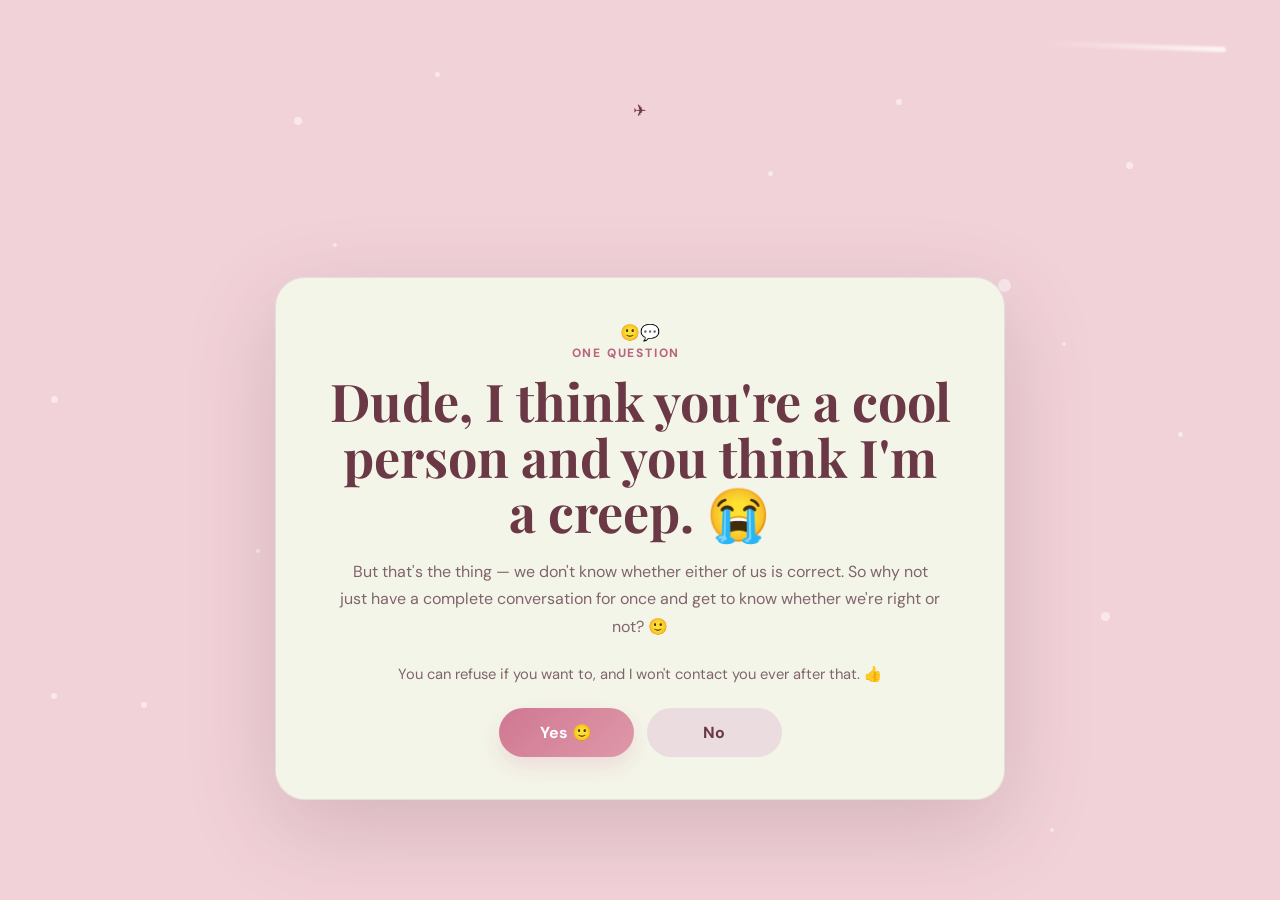
==== commit 757f2eec: "Update question.html" ====
--- a/question.html
+++ b/question.html
@@ -1,372 +1,221 @@
 <!doctype html>
 <html lang="en">
-
 <head>
-  <meta charset="utf-8">
-  <meta name="viewport" content="width=device-width,initial-scale=1">
-
-  <title>One question...</title>
-
-  <link rel="stylesheet" href="style.css">
+<meta charset="utf-8">
+<meta name="viewport" content="width=device-width,initial-scale=1">
+<title>One question</title>
+<link rel="stylesheet" href="style.css">
 </head>
-
 <body>
 
-  <!-- ========================================
-       FLOATING WHITE DOTS
-       ======================================== -->
-
-  <span class="spark s1"></span>
-  <span class="spark s2"></span>
-  <span class="spark s3"></span>
-  <span class="spark s4"></span>
-  <span class="spark s5"></span>
-  <span class="spark s6"></span>
-  <span class="spark s7"></span>
-  <span class="spark s8"></span>
-  <span class="spark s9"></span>
-  <span class="spark s10"></span>
-  <span class="spark s11"></span>
-  <span class="spark s12"></span>
-  <span class="spark s13"></span>
-  <span class="spark s14"></span>
-  <span class="spark s15"></span>
-  <span class="spark s16"></span>
-  <span class="spark s17"></span>
-  <span class="spark s18"></span>
-
-
-  <!-- ========================================
-       FOLD / AIRPLANE TRANSITION
-       ======================================== -->
-
-  <div
-    id="airplaneTransition"
-    class="airplane-transition"
-    aria-hidden="true"
-  >
-
-    <!-- Moving diagonal fold edge -->
-    <div class="fold-edge"></div>
-
-    <!-- Dark underside of the paper -->
-    <div class="fold-shadow"></div>
-
-    <!-- Main paper fold -->
-    <div class="fold-paper fold-paper-1"></div>
-    <div class="fold-paper fold-paper-2"></div>
-
-    <!-- Small highlight on the folded paper -->
-    <div class="fold-highlight"></div>
-
-    <!-- Airplane -->
-    <div class="airplane">
-
-      <div class="plane-body">
-        ✈
-      </div>
-
-      <div class="plane-trail"></div>
-
+<span class="spark s1"></span><span class="spark s2"></span><span class="spark s3"></span>
+<span class="spark s4"></span><span class="spark s5"></span>
+<span class="spark s6"></span><span class="spark s7"></span><span class="spark s8"></span>
+<span class="spark s9"></span><span class="spark s10"></span><span class="spark s11"></span>
+<span class="spark s12"></span><span class="spark s13"></span><span class="spark s14"></span>
+<span class="spark s15"></span><span class="spark s16"></span><span class="spark s17"></span><span class="spark s18"></span>
+
+<!-- Diagonal paper-fold transition. It stays hidden until a Yes is clicked. -->
+<div class="page-fold-transition" id="pageFoldTransition" aria-hidden="true">
+  <div class="fold-back"></div>
+  <div class="fold-front"></div>
+  <div class="fold-crease"></div>
+  <div class="fold-glow"></div>
+
+  <div class="paper-plane" id="paperPlane">
+    <span class="plane-icon">✈</span>
+    <span class="plane-trail"></span>
+  </div>
+</div>
+
+<main class="card transition-page" id="card">
+
+  <div class="icon">🙂💬</div>
+  <p class="eyebrow">One question</p>
+
+  <h1>
+    Dude, I think you're a cool person and you think I'm a creep. 😭
+  </h1>
+
+  <p>
+    But that's the thing — we don't know whether either of us is correct.
+    So why not just have a complete conversation for once and get to know
+    whether we're right or not? 🙂
+  </p>
+
+  <p class="small">
+    You can refuse if you want to, and I won't contact you ever after that. 👍
+  </p>
+
+  <div class="choice-row" id="choices">
+    <input type="button" id="yes1" value="Yes 🙂">
+    <input type="button" id="no1" class="secondary" value="No">
+  </div>
+
+  <div class="confirm-panel hidden" id="confirmPanel">
+    <div class="icon">🙂💭</div>
+    <h2>Please?</h2>
+
+    <p class="small">
+      Please? I'd genuinely like to talk. 🙂
+    </p>
+
+    <div class="choice-row">
+      <input type="button" id="yes2" value="Yes 🙂">
+      <input type="button" id="no2" class="secondary" value="No">
     </div>
-
   </div>
 
-
-  <!-- ========================================
-       MAIN CARD
-       ======================================== -->
-
-  <main
-    class="card transition-page"
-    id="mainCard"
-  >
-
-    <div class="icon">
-      💭🙂
-    </div>
-
-    <p class="eyebrow">
-      Okay, hear me out.
-    </p>
-
-    <h1>
-      I think you're a cool person.
-      <span class="inline-emoji">🙂</span>
-    </h1>
-
-    <p>
-      And you think I'm a creep.
-      But that's the thing — we don't actually know
-      whether either of us is correct.
-    </p>
-
-    <p>
-      So why not just have a complete conversation once
-      and get to know whether we're right or not?
-    </p>
-
-    <p class="small">
-      You can refuse if you want to,
-      and I won't contact you ever after that.
-    </p>
-
-
-    <!-- ========================================
-         FIRST CHOICE
-         ======================================== -->
-
-    <div
-      class="choice-row"
-      id="firstChoice"
-    >
-
-      <input
-        type="button"
-        value="Yes 🙂"
-        onclick="firstYes()"
-      >
-
-      <input
-        type="button"
-        value="No"
-        class="secondary"
-        onclick="firstNo()"
-      >
-
-    </div>
-
-
-    <!-- ========================================
-         SECOND CONFIRMATION
-         ======================================== -->
-
-    <section
-      id="confirmPanel"
-      class="confirm-panel hidden"
-    >
-
-      <div class="heart">
-        🥺
-      </div>
-
-      <h2>
-        Please?
-      </h2>
-
-      <p>
-        Just once. No pressure.
-      </p>
-
-
-      <div class="choice-row">
-
-        <input
-          type="button"
-          value="Okay 🙂"
-          onclick="secondYes()"
-        >
-
-        <input
-          type="button"
-          value="No"
-          class="secondary"
-          onclick="secondNo()"
-        >
-
-      </div>
-
-    </section>
-
-
-    <!-- ========================================
-         GOODBYE
-         ======================================== -->
-
-    <section
-      id="goodbyePanel"
-      class="goodbye hidden"
-    >
-
-      <div class="heart">
-        🤍
-      </div>
-
-      <h2>
-        Okay, bye-bye.
-      </h2>
-
-      <p>
-        Take care.
-      </p>
-
-    </section>
-
-  </main>
-
-
-  <script>
-
-    /*
-      ----------------------------------------
-      TRANSITION STATE
-      ----------------------------------------
-    */
-
-    let firstChoiceValue = "";
-
-    let secondChoiceValue = "";
-
-
-    /*
-      ----------------------------------------
-      AIRPLANE + FOLD TRANSITION
-      ----------------------------------------
-    */
-
-    function startAirplaneTransition(destination) {
-
-      const transition =
-        document.getElementById(
-          "airplaneTransition"
-        );
-
-      const card =
-        document.getElementById(
-          "mainCard"
-        );
-
-
-      /*
-        Prevent double clicks.
-      */
-
-      document.body.classList.add(
-        "transition-running"
-      );
-
-
-      /*
-        Slightly shrink the card before
-        the page begins folding.
-      */
-
-      card.classList.add(
-        "card-before-fold"
-      );
-
-
-      /*
-        Give the browser a tiny moment
-        to render the frozen state.
-      */
-
-      setTimeout(function () {
-
-        transition.classList.add(
-          "airplane-active"
-        );
-
-      }, 90);
-
-
-      /*
-        Navigate only after the airplane
-        has crossed the screen.
-      */
-
-      setTimeout(function () {
-
-        window.location.href = destination;
-
-      }, 1900);
-
-    }
-
-
-    /*
-      ----------------------------------------
-      FIRST YES
-      ----------------------------------------
-    */
-
-    function firstYes() {
-
-      firstChoiceValue = "yes";
-
-      secondChoiceValue = "";
-
-      startAirplaneTransition(
-        "schedule.html"
-      );
-
-    }
-
-
-    /*
-      ----------------------------------------
-      FIRST NO
-      ----------------------------------------
-    */
-
-    function firstNo() {
-
-      firstChoiceValue = "no";
-
-      document
-        .getElementById("firstChoice")
-        .classList
-        .add("hidden");
-
-      document
-        .getElementById("confirmPanel")
-        .classList
-        .remove("hidden");
-
-    }
-
-
-    /*
-      ----------------------------------------
-      SECOND YES
-      ----------------------------------------
-    */
-
-    function secondYes() {
-
-      secondChoiceValue = "yes";
-
-      startAirplaneTransition(
-        "schedule.html"
-      );
-
-    }
-
-
-    /*
-      ----------------------------------------
-      SECOND NO
-      ----------------------------------------
-    */
-
-    function secondNo() {
-
-      secondChoiceValue = "no";
-
-      document
-        .getElementById("confirmPanel")
-        .classList
-        .add("hidden");
-
-      document
-        .getElementById("goodbyePanel")
-        .classList
-        .remove("hidden");
-
-    }
-
-  </script>
-
+</main>
+
+<script>
+const ENDPOINT_URL = "https://script.google.com/macros/s/AKfycbw-sdcDhrgUU0HNzFHpIhh6ylwt6ETy5D_y4J0iWmXOrVBKnoqeeenhJbI-KpSSsc1A/exec";
+const log = [];
+
+function saveLog() {
+  localStorage.setItem(
+    "conversation_choice_log",
+    JSON.stringify(log)
+  );
+}
+
+function record(action) {
+  log.push({
+    action: action,
+    time: new Date().toISOString()
+  });
+  saveLog();
+}
+
+function firstChoiceValue() {
+  return log.some(item => item.action === "first_yes")
+    ? "Yes"
+    : (log.some(item => item.action === "first_no") ? "No" : "");
+}
+
+function secondChoiceValue() {
+  return log.some(item => item.action === "second_yes")
+    ? "Yes"
+    : (log.some(item => item.action === "second_no") ? "No" : "");
+}
+
+function makePayload() {
+  return JSON.stringify({
+    timestamp: new Date().toISOString(),
+    first_choice: firstChoiceValue(),
+    second_choice: secondChoiceValue(),
+    date: "",
+    time: "",
+    place: "",
+    choice_log: JSON.stringify(log)
+  });
+}
+
+function sendNoNo() {
+  const payload = makePayload();
+  const blob = new Blob([payload], { type: "text/plain;charset=utf-8" });
+
+  if (navigator.sendBeacon) {
+    const sent = navigator.sendBeacon(ENDPOINT_URL, blob);
+    if (sent) return Promise.resolve(true);
+  }
+
+  return fetch(ENDPOINT_URL, {
+    method: "POST",
+    mode: "no-cors",
+    headers: { "Content-Type": "text/plain;charset=utf-8" },
+    body: payload,
+    keepalive: true
+  })
+  .then(() => true)
+  .catch((error) => {
+    console.error("No/No submission failed:", error);
+    return false;
+  });
+}
+
+/*
+ * The Yes transition is intentionally self-contained:
+ * 1. Freeze the current card visually.
+ * 2. Bring in two large diagonal paper sheets.
+ * 3. Move the airplane along the exact same bottom-right -> top-left diagonal.
+ * 4. Fade/scale the old card behind the fold.
+ * 5. Navigate only after the 2.25s animation has completed.
+ */
+function goWithPlane(url) {
+  if (document.body.classList.contains("plane-transition-running")) return;
+
+  document.body.classList.add("plane-transition-running");
+  document.getElementById("card").classList.add("under-fold");
+  document.getElementById("pageFoldTransition").classList.add("play");
+
+  window.setTimeout(function () {
+    window.location.href = url;
+  }, 2250);
+}
+
+function go(url) {
+  document.getElementById("card")
+    .classList
+    .add("page-exit");
+
+  setTimeout(function () {
+    window.location.href = url;
+  }, 400);
+}
+
+document.getElementById("yes1").addEventListener("click", function () {
+  record("first_yes");
+  goWithPlane("schedule.html");
+});
+
+document.getElementById("no1").addEventListener("click", function () {
+  record("first_no");
+
+  document.getElementById("choices")
+    .classList
+    .add("hidden");
+
+  document.getElementById("confirmPanel")
+    .classList
+    .remove("hidden");
+
+  const yesButton = document.getElementById("yes2");
+
+  yesButton.classList.remove("grow");
+  void yesButton.offsetWidth;
+  yesButton.classList.add("grow");
+});
+
+document.getElementById("yes2").addEventListener("click", function () {
+  record("second_yes");
+  goWithPlane("schedule.html");
+});
+
+document.getElementById("no2").addEventListener("click", async function () {
+  record("second_no");
+
+  const button = document.getElementById("no2");
+  button.disabled = true;
+  button.value = "Sending...";
+
+  await sendNoNo();
+
+  const card = document.getElementById("card");
+
+  card.classList.add("page-exit");
+
+  setTimeout(function () {
+    card.classList.remove("page-exit");
+    card.classList.add("goodbye");
+
+    card.innerHTML =
+      '<div class="icon">👋🙂</div>' +
+      '<p class="eyebrow">Okay.</p>' +
+      '<h1>Okay, bye-bye.</h1>' +
+      '<p>Take care. 🙂</p>';
+  }, 400);
+});
+</script>
 </body>
-
 </html>
--- a/style.css
+++ b/style.css
@@ -58,808 +58,331 @@
 
   position: relative;
 
-  background: var(--pink);
+  background:
+    var(--pink);
 
 }
 
 
 /* ========================================
-   MOVING BACKGROUND PHRASES
+   BACKGROUND DOTS
    ======================================== */
 
-.background-phrases {
+.spark {
 
   position: fixed;
 
-  inset: 0;
+  width: 8px;
+
+  height: 8px;
+
+  border-radius: 50%;
+
+  background:
+    rgba(
+      255,
+      255,
+      255,
+      0.50
+    );
+
+  pointer-events: none;
 
   z-index: 1;
 
-  pointer-events: none;
-
-  overflow: hidden;
-
-}
-
-
-/* ========================================
-   PHRASE BASE STYLE
-   ======================================== */
-
-.background-phrases .phrase {
-
-  position: absolute;
-
-  display: block;
-
-  white-space: nowrap;
-
-  font-family:
-    "Playfair Display",
-    Georgia,
-    serif;
-
-  font-size:
-    clamp(
-      0.72rem,
-      1vw,
-      0.98rem
-    );
-
-  font-weight: 600;
-
-  letter-spacing: 0.015em;
-
-  color:
-    rgba(
-      107,
-      57,
-      69,
-      0.58
-    ) !important;
-
-  opacity: 1 !important;
-
-  text-shadow:
-    0 1px 2px
-    rgba(
-      107,
-      57,
-      69,
-      0.08
-    );
-
-}
-
-
-/* ========================================
-   EACH PHRASE GETS ITS OWN MOVEMENT
-   ======================================== */
-
-/*
-   The different animations make the background
-   feel organic instead of everything moving together.
-*/
-
-
-.ph1 {
-
-  top: 7%;
-  left: 7%;
-
   animation:
-    drift1
-    11s
+    float
+    7s
     ease-in-out
     infinite;
 
 }
 
 
-.ph2 {
-
-  top: 15%;
-  right: 7%;
-
-  animation:
-    drift2
-    14s
-    ease-in-out
-    infinite;
-
-}
-
-
-.ph3 {
-
-  top: 29%;
-  left: 12%;
-
-  animation:
-    drift3
-    12s
-    ease-in-out
-    infinite;
-
-}
-
-
-.ph4 {
-
-  top: 39%;
-  right: 9%;
-
-  animation:
-    drift4
-    15s
-    ease-in-out
-    infinite;
-
-}
-
-
-.ph5 {
-
-  top: 54%;
-  left: 5%;
-
-  animation:
-    drift5
-    13s
-    ease-in-out
-    infinite;
-
-}
-
-
-.ph6 {
-
-  top: 67%;
-  right: 11%;
-
-  animation:
-    drift6
-    16s
-    ease-in-out
-    infinite;
-
-}
-
-
-.ph7 {
-
-  top: 82%;
-  left: 9%;
-
-  animation:
-    drift7
-    12s
-    ease-in-out
-    infinite;
-
-}
-
-
-.ph8 {
-
-  bottom: 6%;
-  right: 8%;
-
-  animation:
-    drift8
-    17s
-    ease-in-out
-    infinite;
-
-}
-
-
-.ph9 {
+.spark.s1 {
+
+  top: 13%;
+
+  left: 23%;
+
+}
+
+
+.spark.s2 {
+
+  top: 31%;
+
+  left: 78%;
+
+  width: 13px;
+
+  height: 13px;
+
+  animation-delay: -4s;
+
+}
+
+
+.spark.s3 {
+
+  top: 78%;
+
+  left: 11%;
+
+  width: 6px;
+
+  height: 6px;
+
+  animation-delay: -2s;
+
+}
+
+
+.spark.s4 {
+
+  top: 68%;
+
+  left: 86%;
+
+  width: 9px;
+
+  height: 9px;
+
+  animation-delay: -5s;
+
+}
+
+
+.spark.s5 {
+
+  top: 19%;
+
+  left: 60%;
+
+  width: 5px;
+
+  height: 5px;
+
+  animation-delay: -3s;
+
+}
+
+
+.spark.s6 {
 
   top: 8%;
-  left: 43%;
-
-  animation:
-    drift9
-    13s
-    ease-in-out
-    infinite;
-
-}
-
-
-.ph10 {
-
-  top: 23%;
-  right: 34%;
-
-  animation:
-    drift10
-    15s
-    ease-in-out
-    infinite;
-
-}
-
-
-.ph11 {
-
-  top: 47%;
-  left: 38%;
-
-  animation:
-    drift11
-    14s
-    ease-in-out
-    infinite;
-
-}
-
-
-.ph12 {
-
-  top: 72%;
-  left: 40%;
-
-  animation:
-    drift12
-    16s
-    ease-in-out
-    infinite;
-
-}
-
-
-.ph13 {
-
-  top: 35%;
-  left: 50%;
-
-  animation:
-    drift13
-    12s
-    ease-in-out
-    infinite;
-
-}
-
-
-.ph14 {
-
-  top: 87%;
-  right: 26%;
-
-  animation:
-    drift14
-    18s
-    ease-in-out
-    infinite;
-
-}
-
-
-.ph15 {
-
-  top: 5%;
-  right: 27%;
-
-  animation:
-    drift15
-    14s
-    ease-in-out
-    infinite;
-
-}
-
-
-.ph16 {
-
-  top: 93%;
+
+  left: 34%;
+
+  width: 5px;
+
+  height: 5px;
+
+  animation-duration: 8s;
+
+}
+
+
+.spark.s7 {
+
+  top: 18%;
+
+  left: 88%;
+
+  width: 7px;
+
+  height: 7px;
+
+  animation-duration: 10s;
+
+}
+
+
+.spark.s8 {
+
+  top: 27%;
+
   left: 26%;
 
-  animation:
-    drift16
-    17s
-    ease-in-out
-    infinite;
-
-}
-
-
-.ph17 {
-
-  top: 58%;
-  right: 27%;
-
-  animation:
-    drift17
-    13s
-    ease-in-out
-    infinite;
-
-}
-
-
-.ph18 {
-
-  top: 32%;
-  left: 2%;
-
-  animation:
-    drift18
-    15s
-    ease-in-out
-    infinite;
-
-}
-
-
-.ph19 {
-
-  top: 13%;
-  left: 25%;
-
-  animation:
-    drift19
-    16s
-    ease-in-out
-    infinite;
-
-}
-
-
-.ph20 {
-
-  top: 64%;
-  left: 3%;
-
-  animation:
-    drift20
-    14s
-    ease-in-out
-    infinite;
-
-}
-
-
-/* ========================================
-   DRIFT ANIMATIONS
-   ======================================== */
-
-@keyframes drift1 {
+  width: 4px;
+
+  height: 4px;
+
+  animation-duration: 6s;
+
+}
+
+
+.spark.s9 {
+
+  top: 44%;
+
+  left: 4%;
+
+  width: 7px;
+
+  height: 7px;
+
+  animation-duration: 9s;
+
+}
+
+
+.spark.s10 {
+
+  top: 48%;
+
+  left: 92%;
+
+  width: 5px;
+
+  height: 5px;
+
+  animation-duration: 7s;
+
+}
+
+
+.spark.s11 {
+
+  top: 61%;
+
+  left: 20%;
+
+  width: 4px;
+
+  height: 4px;
+
+  animation-duration: 11s;
+
+}
+
+
+.spark.s12 {
+
+  top: 73%;
+
+  left: 74%;
+
+  width: 8px;
+
+  height: 8px;
+
+  animation-duration: 8s;
+
+}
+
+
+.spark.s13 {
+
+  top: 84%;
+
+  left: 54%;
+
+  width: 5px;
+
+  height: 5px;
+
+  animation-duration: 10s;
+
+}
+
+
+.spark.s14 {
+
+  top: 92%;
+
+  left: 82%;
+
+  width: 4px;
+
+  height: 4px;
+
+  animation-duration: 7s;
+
+}
+
+
+.spark.s15 {
+
+  top: 11%;
+
+  left: 70%;
+
+  width: 6px;
+
+  height: 6px;
+
+  animation-duration: 9s;
+
+}
+
+
+.spark.s16 {
+
+  top: 38%;
+
+  left: 83%;
+
+  width: 4px;
+
+  height: 4px;
+
+  animation-duration: 12s;
+
+}
+
+
+.spark.s17 {
+
+  top: 77%;
+
+  left: 4%;
+
+  width: 6px;
+
+  height: 6px;
+
+  animation-duration: 8s;
+
+}
+
+
+.spark.s18 {
+
+  top: 56%;
+
+  left: 58%;
+
+  width: 4px;
+
+  height: 4px;
+
+  animation-duration: 10s;
+
+}
+
+
+@keyframes float {
 
   0%,
   100% {
 
     transform:
-      translate(0, 0)
-      rotate(-8deg);
+      translateY(0)
+      scale(1);
+
+    opacity: 0.45;
 
   }
 
   50% {
 
     transform:
-      translate(18px, -10px)
-      rotate(-4deg);
-
-  }
-
-}
-
-
-@keyframes drift2 {
-
-  0%,
-  100% {
-
-    transform:
-      translate(0, 0)
-      rotate(6deg);
-
-  }
-
-  50% {
-
-    transform:
-      translate(-22px, 12px)
-      rotate(10deg);
-
-  }
-
-}
-
-
-@keyframes drift3 {
-
-  0%,
-  100% {
-
-    transform:
-      translate(0, 0)
-      rotate(4deg);
-
-  }
-
-  50% {
-
-    transform:
-      translate(14px, 15px)
-      rotate(1deg);
-
-  }
-
-}
-
-
-@keyframes drift4 {
-
-  0%,
-  100% {
-
-    transform:
-      translate(0, 0)
-      rotate(-6deg);
-
-  }
-
-  50% {
-
-    transform:
-      translate(-17px, -13px)
-      rotate(-10deg);
-
-  }
-
-}
-
-
-@keyframes drift5 {
-
-  0%,
-  100% {
-
-    transform:
-      translate(0, 0)
-      rotate(7deg);
-
-  }
-
-  50% {
-
-    transform:
-      translate(21px, -15px)
-      rotate(3deg);
-
-  }
-
-}
-
-
-@keyframes drift6 {
-
-  0%,
-  100% {
-
-    transform:
-      translate(0, 0)
-      rotate(-5deg);
-
-  }
-
-  50% {
-
-    transform:
-      translate(-16px, 18px)
-      rotate(-1deg);
-
-  }
-
-}
-
-
-@keyframes drift7 {
-
-  0%,
-  100% {
-
-    transform:
-      translate(0, 0)
-      rotate(-7deg);
-
-  }
-
-  50% {
-
-    transform:
-      translate(19px, -12px)
-      rotate(-11deg);
-
-  }
-
-}
-
-
-@keyframes drift8 {
-
-  0%,
-  100% {
-
-    transform:
-      translate(0, 0)
-      rotate(6deg);
-
-  }
-
-  50% {
-
-    transform:
-      translate(-24px, -9px)
-      rotate(2deg);
-
-  }
-
-}
-
-
-@keyframes drift9 {
-
-  0%,
-  100% {
-
-    transform:
-      translate(0, 0)
-      rotate(-3deg);
-
-  }
-
-  50% {
-
-    transform:
-      translate(13px, 12px)
-      rotate(2deg);
-
-  }
-
-}
-
-
-@keyframes drift10 {
-
-  0%,
-  100% {
-
-    transform:
-      translate(0, 0)
-      rotate(4deg);
-
-  }
-
-  50% {
-
-    transform:
-      translate(-18px, -15px)
-      rotate(8deg);
-
-  }
-
-}
-
-
-@keyframes drift11 {
-
-  0%,
-  100% {
-
-    transform:
-      translate(0, 0)
-      rotate(-6deg);
-
-  }
-
-  50% {
-
-    transform:
-      translate(20px, 10px)
-      rotate(-2deg);
-
-  }
-
-}
-
-
-@keyframes drift12 {
-
-  0%,
-  100% {
-
-    transform:
-      translate(0, 0)
-      rotate(3deg);
-
-  }
-
-  50% {
-
-    transform:
-      translate(-15px, 17px)
-      rotate(7deg);
-
-  }
-
-}
-
-
-@keyframes drift13 {
-
-  0%,
-  100% {
-
-    transform:
-      translate(0, 0)
-      rotate(5deg);
-
-  }
-
-  50% {
-
-    transform:
-      translate(17px, -16px)
-      rotate(1deg);
-
-  }
-
-}
-
-
-@keyframes drift14 {
-
-  0%,
-  100% {
-
-    transform:
-      translate(0, 0)
-      rotate(-5deg);
-
-  }
-
-  50% {
-
-    transform:
-      translate(-20px, 12px)
-      rotate(-9deg);
-
-  }
-
-}
-
-
-@keyframes drift15 {
-
-  0%,
-  100% {
-
-    transform:
-      translate(0, 0)
-      rotate(5deg);
-
-  }
-
-  50% {
-
-    transform:
-      translate(16px, 14px)
-      rotate(9deg);
-
-  }
-
-}
-
-
-@keyframes drift16 {
-
-  0%,
-  100% {
-
-    transform:
-      translate(0, 0)
-      rotate(-4deg);
-
-  }
-
-  50% {
-
-    transform:
-      translate(-19px, -11px)
-      rotate(-1deg);
-
-  }
-
-}
-
-
-@keyframes drift17 {
-
-  0%,
-  100% {
-
-    transform:
-      translate(0, 0)
-      rotate(6deg);
-
-  }
-
-  50% {
-
-    transform:
-      translate(18px, -14px)
-      rotate(2deg);
-
-  }
-
-}
-
-
-@keyframes drift18 {
-
-  0%,
-  100% {
-
-    transform:
-      translate(0, 0)
-      rotate(-5deg);
-
-  }
-
-  50% {
-
-    transform:
-      translate(20px, 11px)
-      rotate(-1deg);
-
-  }
-
-}
-
-
-@keyframes drift19 {
-
-  0%,
-  100% {
-
-    transform:
-      translate(0, 0)
-      rotate(7deg);
-
-  }
-
-  50% {
-
-    transform:
-      translate(-15px, 14px)
-      rotate(3deg);
-
-  }
-
-}
-
-
-@keyframes drift20 {
-
-  0%,
-  100% {
-
-    transform:
-      translate(0, 0)
-      rotate(-7deg);
-
-  }
-
-  50% {
-
-    transform:
-      translate(22px, -13px)
-      rotate(-3deg);
+      translateY(-16px)
+      scale(1.18);
+
+    opacity: 0.9;
 
   }
 
@@ -872,7 +395,11 @@
 
 .card {
 
-  width: min(730px, 94vw);
+  width:
+    min(
+      730px,
+      94vw
+    );
 
   padding:
     44px
@@ -910,9 +437,15 @@
       0.19
     );
 
-  backdrop-filter: blur(10px);
-
-  transform-origin: center;
+  backdrop-filter:
+    blur(10px);
+
+  position: relative;
+
+  z-index: 10;
+
+  transform-origin:
+    center;
 
   animation:
     popIn
@@ -924,12 +457,24 @@
       1.18
     );
 
-  position: relative;
-
-  z-index: 2;
-
-}
-
+  transition:
+    transform 0.25s ease,
+    opacity 0.25s ease;
+
+}
+
+
+.card-before-fold {
+
+  transform:
+    scale(1.015);
+
+}
+
+
+/* ========================================
+   CARD POP IN
+   ======================================== */
 
 @keyframes popIn {
 
@@ -966,183 +511,6 @@
     transform:
       scale(1)
       translateY(0);
-
-  }
-
-}
-
-
-/* ========================================
-   PAGE EXIT
-   ======================================== */
-
-.page-exit {
-
-  animation:
-    popOut
-    0.48s
-    cubic-bezier(
-      0.76,
-      0,
-      0.24,
-      1
-    )
-    forwards !important;
-
-}
-
-
-@keyframes popOut {
-
-  0% {
-
-    opacity: 1;
-
-    transform:
-      scale(1)
-      rotate(0);
-
-  }
-
-  45% {
-
-    opacity: 1;
-
-    transform:
-      scale(1.035)
-      rotate(-0.4deg);
-
-  }
-
-  100% {
-
-    opacity: 0;
-
-    transform:
-      scale(0.82)
-      rotate(1deg)
-      translateY(-16px);
-
-  }
-
-}
-
-
-/* ========================================
-   FLOATING DOTS
-   ======================================== */
-
-.spark {
-
-  position: fixed;
-
-  width: 8px;
-
-  height: 8px;
-
-  border-radius: 50%;
-
-  background:
-    rgba(
-      255,
-      255,
-      255,
-      0.38
-    );
-
-  pointer-events: none;
-
-  animation:
-    float
-    7s
-    ease-in-out
-    infinite;
-
-}
-
-
-.spark.s1 {
-
-  top: 13%;
-  left: 23%;
-
-  animation-delay: -1s;
-
-}
-
-
-.spark.s2 {
-
-  top: 31%;
-  left: 78%;
-
-  width: 13px;
-  height: 13px;
-
-  animation-delay: -4s;
-
-}
-
-
-.spark.s3 {
-
-  top: 78%;
-  left: 11%;
-
-  width: 6px;
-  height: 6px;
-
-  animation-delay: -2s;
-
-}
-
-
-.spark.s4 {
-
-  top: 68%;
-  left: 86%;
-
-  width: 9px;
-  height: 9px;
-
-  animation-delay: -5s;
-
-}
-
-
-.spark.s5 {
-
-  top: 19%;
-  left: 60%;
-
-  width: 5px;
-  height: 5px;
-
-  animation-delay: -3s;
-
-}
-
-
-@keyframes float {
-
-  0%,
-  100% {
-
-    transform:
-      translateY(0)
-      scale(1);
-
-    opacity: 0.5;
-
-  }
-
-  50% {
-
-    transform:
-      translateY(-16px)
-      scale(1.18);
-
-    opacity: 0.85;
 
   }
 
@@ -1160,15 +528,19 @@
     0
     9px;
 
-  text-transform: uppercase;
-
-  letter-spacing: 0.15em;
+  text-transform:
+    uppercase;
+
+  letter-spacing:
+    0.15em;
 
   font-weight: 800;
 
-  color: var(--dark);
-
-  font-size: 0.75rem;
+  color:
+    var(--dark);
+
+  font-size:
+    0.75rem;
 
 }
 
@@ -1181,7 +553,8 @@
     Georgia,
     serif;
 
-  color: var(--ink);
+  color:
+    var(--ink);
 
 }
 
@@ -1195,7 +568,8 @@
       3.25rem
     );
 
-  line-height: 1.07;
+  line-height:
+    1.07;
 
   margin:
     0
@@ -1207,7 +581,8 @@
 
 h2 {
 
-  font-size: 2rem;
+  font-size:
+    2rem;
 
   margin:
     7px
@@ -1218,25 +593,30 @@
 
 p {
 
-  max-width: 600px;
+  max-width:
+    600px;
 
   margin:
     0
     auto
     21px;
 
-  color: var(--muted);
-
-  font-size: 1rem;
-
-  line-height: 1.72;
+  color:
+    var(--muted);
+
+  font-size:
+    1rem;
+
+  line-height:
+    1.72;
 
 }
 
 
 .small {
 
-  font-size: 0.92rem;
+  font-size:
+    0.92rem;
 
 }
 
@@ -1247,7 +627,8 @@
 
 .inline-emoji {
 
-  display: inline-block;
+  display:
+    inline-block;
 
   animation:
     wiggle
@@ -1297,67 +678,56 @@
 
 
 /* ========================================
-   FORMS
-   ======================================== */
-
-form {
-
-  display: grid;
-
-  gap: 8px;
-
-  max-width: 430px;
-
-  margin:
-    24px
-    auto
-    0;
-
-  text-align: left;
-
-}
-
-
-label {
-
-  font-family:
-    "Playfair Display",
-    Georgia,
-    serif;
-
-  font-weight: 700;
-
-  color: var(--ink);
-
-  font-size: 1rem;
-
-  margin-top: 3px;
-
-}
-
-
-/* ========================================
    BUTTONS
    ======================================== */
 
+.choice-row {
+
+  display:
+    flex;
+
+  justify-content:
+    center;
+
+  align-items:
+    center;
+
+  gap:
+    13px;
+
+  flex-wrap:
+    wrap;
+
+  margin-top:
+    20px;
+
+}
+
+
 input[type="button"],
 input[type="submit"] {
 
-  border: 0;
-
-  border-radius: 999px;
+  border:
+    0;
+
+  border-radius:
+    999px;
 
   padding:
     14px
     30px;
 
-  min-width: 135px;
-
-  font: inherit;
-
-  font-weight: 700;
-
-  color: #fff;
+  min-width:
+    135px;
+
+  font:
+    inherit;
+
+  font-weight:
+    700;
+
+  color:
+    #fff;
 
   background:
     linear-gradient(
@@ -1366,7 +736,8 @@
       var(--accent2)
     );
 
-  cursor: pointer;
+  cursor:
+    pointer;
 
   box-shadow:
     0 9px
@@ -1403,7 +774,8 @@
       0.24
     );
 
-  filter: saturate(1.04);
+  filter:
+    saturate(1.04);
 
 }
 
@@ -1417,98 +789,24 @@
 }
 
 
-/* ========================================
-   SECONDARY BUTTON
-   ======================================== */
-
 input.secondary {
 
-  background: #eadcdf;
-
-  color: var(--ink);
-
-  box-shadow: none;
+  background:
+    #eadcdf;
+
+  color:
+    var(--ink);
+
+  box-shadow:
+    none;
 
 }
 
 
 input.secondary:hover {
 
-  background: #e3d1d6;
-
-}
-
-
-/* ========================================
-   CHOICE ROW
-   ======================================== */
-
-.choice-row {
-
-  display: flex;
-
-  justify-content: center;
-
-  align-items: center;
-
-  gap: 13px;
-
-  flex-wrap: wrap;
-
-  margin-top: 20px;
-
-}
-
-
-/* ========================================
-   GROWING YES BUTTON
-   ======================================== */
-
-.grow {
-
-  animation:
-    yesGrow
-    0.7s
-    cubic-bezier(
-      0.17,
-      0.84,
-      0.29,
-      1.25
-    )
-    forwards;
-
-}
-
-
-@keyframes yesGrow {
-
-  0% {
-
-    transform:
-      scale(1);
-
-  }
-
-  60% {
-
-    transform:
-      scale(1.33);
-
-  }
-
-  78% {
-
-    transform:
-      scale(1.22);
-
-  }
-
-  100% {
-
-    transform:
-      scale(1.25);
-
-  }
+  background:
+    #e3d1d6;
 
 }
 
@@ -1519,13 +817,14 @@
 
 .hidden {
 
-  display: none !important;
+  display:
+    none !important;
 
 }
 
 
 /* ========================================
-   PLEASE PANEL
+   CONFIRM PANEL
    ======================================== */
 
 .confirm-panel {
@@ -1547,7 +846,8 @@
 
   from {
 
-    opacity: 0;
+    opacity:
+      0;
 
     transform:
       translateY(15px)
@@ -1557,133 +857,13 @@
 
   to {
 
-    opacity: 1;
-
-    transform: none;
-
-  }
-
-}
-
-
-/* ========================================
-   HEART
-   ======================================== */
-
-.heart {
-
-  display: inline-block;
-
-  animation:
-    heartPulse
-    1.35s
-    ease-in-out
-    infinite;
-
-}
-
-
-@keyframes heartPulse {
-
-  0%,
-  100% {
-
-    transform:
-      scale(1);
-
-  }
-
-  50% {
-
-    transform:
-      scale(1.16);
-
-  }
-
-}
-
-
-/* ========================================
-   DATE + TIME
-   ======================================== */
-
-input[type="date"],
-select {
-
-  width: 100%;
-
-  padding:
-    14px
-    15px;
-
-  border:
-    1px solid
-    var(--line);
-
-  border-radius: 10px;
-
-  background:
-    rgba(
-      255,
-      255,
-      255,
-      0.5
-    );
-
-  color: var(--ink);
-
-  font: inherit;
-
-  outline: none;
-
-  transition:
-    border-color 0.18s ease,
-    box-shadow 0.18s ease,
-    background 0.18s ease;
-
-}
-
-
-input[type="date"]:focus,
-select:focus {
-
-  border-color:
-    var(--dark);
-
-  background: #fff;
-
-  box-shadow:
-    0 0 0 3px
-    rgba(
-      217,
-      140,
-      159,
-      0.16
-    );
-
-}
-
-
-form input[type="submit"] {
-
-  width: 100%;
-
-  margin-top: 8px;
-
-}
-
-
-/* ========================================
-   STATUS
-   ======================================== */
-
-.status {
-
-  margin-top: 18px;
-
-  font-size: 0.91rem;
-
-  color: var(--muted);
+    opacity:
+      1;
+
+    transform:
+      none;
+
+  }
 
 }
 
@@ -1711,7 +891,8 @@
 
   from {
 
-    opacity: 0;
+    opacity:
+      0;
 
     transform:
       scale(0.75)
@@ -1721,7 +902,8 @@
 
   to {
 
-    opacity: 1;
+    opacity:
+      1;
 
     transform:
       scale(1)
@@ -1733,80 +915,825 @@
 
 
 /* ========================================
-   CCD
+   HEART
    ======================================== */
 
-.meetup {
-
-  margin:
-    -6px
-    auto
-    22px;
-
-  font-family:
-    "Playfair Display",
-    Georgia,
-    serif;
-
-  font-weight: 700;
-
-  color: var(--ink);
-
-  letter-spacing: 0.01em;
-
-}
-
-
-.meetup span {
-
-  display: inline-block;
-
-  padding:
-    8px
-    16px;
-
-  border-radius: 999px;
+.heart {
+
+  display:
+    inline-block;
+
+  animation:
+    heartPulse
+    1.35s
+    ease-in-out
+    infinite;
+
+}
+
+
+@keyframes heartPulse {
+
+  0%,
+  100% {
+
+    transform:
+      scale(1);
+
+  }
+
+  50% {
+
+    transform:
+      scale(1.16);
+
+  }
+
+}
+
+
+/* ========================================
+   AIRPLANE TRANSITION
+   ======================================== */
+
+.airplane-transition {
+
+  position:
+    fixed;
+
+  inset:
+    0;
+
+  z-index:
+    100;
+
+  pointer-events:
+    none;
+
+  overflow:
+    hidden;
+
+  visibility:
+    hidden;
+
+}
+
+
+/* ----------------------------------------
+   FOLD EDGE
+   ---------------------------------------- */
+
+.fold-edge {
+
+  position:
+    absolute;
+
+  inset:
+    -35%;
 
   background:
     rgba(
       255,
       255,
       255,
-      0.36
-    );
-
-  border:
-    1px solid
+      0.75
+    );
+
+  clip-path:
+    polygon(
+      100% 42%,
+      100% 58%,
+      0 100%,
+      0 84%
+    );
+
+  transform:
+    translate(
+      110%,
+      110%
+    );
+
+}
+
+
+/* ----------------------------------------
+   PAPER FOLD #1
+   ---------------------------------------- */
+
+.fold-paper-1 {
+
+  position:
+    absolute;
+
+  inset:
+    -20%;
+
+  background:
+    linear-gradient(
+      145deg,
+      #f7e3e7 0%,
+      #eccbd3 48%,
+      #d6aeb9 100%
+    );
+
+  clip-path:
+    polygon(
+      100% 33%,
+      100% 67%,
+      0 100%,
+      0 79%
+    );
+
+  transform:
+    translate(
+      110%,
+      110%
+    );
+
+  transform-origin:
+    90% 85%;
+
+}
+
+
+/* ----------------------------------------
+   PAPER FOLD #2
+   ---------------------------------------- */
+
+.fold-paper-2 {
+
+  position:
+    absolute;
+
+  inset:
+    -20%;
+
+  background:
+    linear-gradient(
+      155deg,
+      #fff4f6 0%,
+      #f0d7dd 45%,
+      #dcb7c0 100%
+    );
+
+  clip-path:
+    polygon(
+      100% 26%,
+      100% 44%,
+      0 100%,
+      0 90%
+    );
+
+  transform:
+    translate(
+      110%,
+      110%
+    );
+
+  transform-origin:
+    88% 90%;
+
+}
+
+
+/* ----------------------------------------
+   FOLD SHADOW
+   ---------------------------------------- */
+
+.fold-shadow {
+
+  position:
+    absolute;
+
+  inset:
+    -20%;
+
+  background:
     rgba(
-      107,
-      57,
-      69,
-      0.08
-    );
+      92,
+      52,
+      63,
+      0.16
+    );
+
+  clip-path:
+    polygon(
+      100% 42%,
+      100% 48%,
+      0 100%,
+      0 96%
+    );
+
+  filter:
+    blur(3px);
+
+  transform:
+    translate(
+      110%,
+      110%
+    );
+
+}
+
+
+/* ----------------------------------------
+   FOLD HIGHLIGHT
+   ---------------------------------------- */
+
+.fold-highlight {
+
+  position:
+    absolute;
+
+  width:
+    180vw;
+
+  height:
+    7px;
+
+  left:
+    50%;
+
+  top:
+    50%;
+
+  background:
+    rgba(
+      255,
+      255,
+      255,
+      0.70
+    );
+
+  box-shadow:
+    0 0 18px
+    rgba(
+      255,
+      255,
+      255,
+      0.40
+    );
+
+  transform:
+    translate(
+      100vw,
+      100vh
+    )
+    rotate(-34deg);
+
+  transform-origin:
+    center;
+
+}
+
+
+/* ========================================
+   AIRPLANE
+   ======================================== */
+
+.airplane {
+
+  position:
+    absolute;
+
+  left:
+    0;
+
+  top:
+    0;
+
+  width:
+    80px;
+
+  height:
+    80px;
+
+  transform:
+    translate(
+      calc(100vw + 120px),
+      calc(100vh + 120px)
+    )
+    rotate(-35deg);
+
+  filter:
+    drop-shadow(
+      0 9px 12px
+      rgba(
+        91,
+        53,
+        62,
+        0.24
+      )
+    );
+
+}
+
+
+/* ----------------------------------------
+   AIRPLANE BODY
+   ---------------------------------------- */
+
+.plane-body {
+
+  position:
+    absolute;
+
+  inset:
+    0;
+
+  display:
+    grid;
+
+  place-items:
+    center;
+
+  font-size:
+    58px;
+
+  line-height:
+    1;
+
+}
+
+
+/* ----------------------------------------
+   AIRPLANE TRAIL
+   ---------------------------------------- */
+
+.plane-trail {
+
+  position:
+    absolute;
+
+  width:
+    180px;
+
+  height:
+    5px;
+
+  right:
+    54px;
+
+  top:
+    44px;
+
+  border-radius:
+    999px;
+
+  background:
+    linear-gradient(
+      90deg,
+      rgba(
+        255,
+        255,
+        255,
+        0
+      ),
+      rgba(
+        255,
+        255,
+        255,
+        0.8
+      )
+    );
+
+  filter:
+    blur(1px);
+
+  transform:
+    rotate(2deg);
+
+}
+
+
+/* ========================================
+   ACTIVE TRANSITION
+   ======================================== */
+
+.airplane-active {
+
+  visibility:
+    visible;
+
+}
+
+
+/* ========================================
+   AIRPLANE FLIGHT
+   ======================================== */
+
+.airplane-active .airplane {
 
   animation:
-    softFloat
-    2.6s
-    ease-in-out
-    infinite;
-
-}
-
-
-@keyframes softFloat {
-
-  0%,
+    airplaneFlight
+    1.8s
+    cubic-bezier(
+      0.32,
+      0.72,
+      0.25,
+      1
+    )
+    forwards;
+
+}
+
+
+@keyframes airplaneFlight {
+
+  0% {
+
+    transform:
+      translate(
+        calc(100vw + 120px),
+        calc(100vh + 120px)
+      )
+      rotate(-35deg)
+      scale(0.80);
+
+  }
+
+  15% {
+
+    transform:
+      translate(
+        82vw,
+        82vh
+      )
+      rotate(-35deg)
+      scale(0.88);
+
+  }
+
+  45% {
+
+    transform:
+      translate(
+        52vw,
+        52vh
+      )
+      rotate(-35deg)
+      scale(0.96);
+
+  }
+
+  72% {
+
+    transform:
+      translate(
+        25vw,
+        25vh
+      )
+      rotate(-35deg)
+      scale(1.03);
+
+  }
+
   100% {
 
     transform:
-      translateY(0);
+      translate(
+        -130px,
+        -130px
+      )
+      rotate(-35deg)
+      scale(1.10);
+
+  }
+
+}
+
+
+/* ========================================
+   FOLD FOLLOWING THE PLANE
+   ======================================== */
+
+.airplane-active .fold-paper-1 {
+
+  animation:
+    foldOne
+    1.8s
+    cubic-bezier(
+      0.32,
+      0.72,
+      0.25,
+      1
+    )
+    forwards;
+
+}
+
+
+@keyframes foldOne {
+
+  0% {
+
+    transform:
+      translate(
+        110%,
+        110%
+      );
+
+  }
+
+  12% {
+
+    transform:
+      translate(
+        80%,
+        80%
+      );
+
+  }
+
+  45% {
+
+    transform:
+      translate(
+        20%,
+        20%
+      );
+
+  }
+
+  72% {
+
+    transform:
+      translate(
+        -45%,
+        -45%
+      );
+
+  }
+
+  100% {
+
+    transform:
+      translate(
+        -120%,
+        -120%
+      );
+
+  }
+
+}
+
+
+.airplane-active .fold-paper-2 {
+
+  animation:
+    foldTwo
+    1.8s
+    cubic-bezier(
+      0.32,
+      0.72,
+      0.25,
+      1
+    )
+    forwards;
+
+}
+
+
+@keyframes foldTwo {
+
+  0% {
+
+    transform:
+      translate(
+        110%,
+        110%
+      )
+      rotate(0);
+
+  }
+
+  20% {
+
+    transform:
+      translate(
+        65%,
+        65%
+      )
+      rotate(-1deg);
 
   }
 
   50% {
 
     transform:
-      translateY(-2px);
+      translate(
+        4%,
+        4%
+      )
+      rotate(-2deg);
+
+  }
+
+  75% {
+
+    transform:
+      translate(
+        -52%,
+        -52%
+      )
+      rotate(-3deg);
+
+  }
+
+  100% {
+
+    transform:
+      translate(
+        -120%,
+        -120%
+      )
+      rotate(-4deg);
+
+  }
+
+}
+
+
+/* ========================================
+   FOLD SHADOW MOVEMENT
+   ======================================== */
+
+.airplane-active .fold-shadow {
+
+  animation:
+    shadowFold
+    1.8s
+    cubic-bezier(
+      0.32,
+      0.72,
+      0.25,
+      1
+    )
+    forwards;
+
+}
+
+
+@keyframes shadowFold {
+
+  0% {
+
+    transform:
+      translate(
+        110%,
+        110%
+      );
+
+    opacity:
+      0;
+
+  }
+
+  20% {
+
+    opacity:
+      1;
+
+  }
+
+  55% {
+
+    transform:
+      translate(
+        0,
+        0
+      );
+
+    opacity:
+      1;
+
+  }
+
+  100% {
+
+    transform:
+      translate(
+        -115%,
+        -115%
+      );
+
+    opacity:
+      0;
+
+  }
+
+}
+
+
+/* ========================================
+   MOVING FOLD EDGE
+   ======================================== */
+
+.airplane-active .fold-edge {
+
+  animation:
+    foldEdgeMove
+    1.8s
+    cubic-bezier(
+      0.32,
+      0.72,
+      0.25,
+      1
+    )
+    forwards;
+
+}
+
+
+@keyframes foldEdgeMove {
+
+  0% {
+
+    transform:
+      translate(
+        110%,
+        110%
+      );
+
+  }
+
+  45% {
+
+    transform:
+      translate(
+        0,
+        0
+      );
+
+  }
+
+  100% {
+
+    transform:
+      translate(
+        -115%,
+        -115%
+      );
+
+  }
+
+}
+
+
+/* ========================================
+   HIGHLIGHT MOVEMENT
+   ======================================== */
+
+.airplane-active .fold-highlight {
+
+  animation:
+    highlightMove
+    1.8s
+    cubic-bezier(
+      0.32,
+      0.72,
+      0.25,
+      1
+    )
+    forwards;
+
+}
+
+
+@keyframes highlightMove {
+
+  0% {
+
+    transform:
+      translate(
+        100vw,
+        100vh
+      )
+      rotate(-34deg);
+
+    opacity:
+      0;
+
+  }
+
+  15% {
+
+    opacity:
+      1;
+
+  }
+
+  100% {
+
+    transform:
+      translate(
+        -100vw,
+        -100vh
+      )
+      rotate(-34deg);
+
+    opacity:
+      0;
 
   }
 
@@ -1821,7 +1748,8 @@
 
   body {
 
-    padding: 16px;
+    padding:
+      16px;
 
   }
 
@@ -1833,154 +1761,44 @@
       24px
       30px;
 
-    border-radius: 24px;
+    border-radius:
+      24px;
 
   }
 
 
   h1 {
 
-    font-size: 2rem;
-
-  }
-
-
-  .background-phrases .phrase {
-
-    font-size: 0.68rem;
-
-    font-weight: 600;
-
-    color:
-      rgba(
-        107,
-        57,
-        69,
-        0.52
-      ) !important;
-
-    opacity: 1 !important;
-    /* ========================================
-   EXTRA WHITE FLOATING DOTS
-   ======================================== */
-
-.spark.s6 {
-  top: 8%;
-  left: 34%;
-  width: 5px;
-  height: 5px;
-  animation-duration: 8s;
-  animation-delay: -2s;
-}
-
-.spark.s7 {
-  top: 18%;
-  left: 88%;
-  width: 7px;
-  height: 7px;
-  animation-duration: 10s;
-  animation-delay: -6s;
-}
-
-.spark.s8 {
-  top: 27%;
-  left: 26%;
-  width: 4px;
-  height: 4px;
-  animation-duration: 6s;
-  animation-delay: -1s;
-}
-
-.spark.s9 {
-  top: 44%;
-  left: 4%;
-  width: 7px;
-  height: 7px;
-  animation-duration: 9s;
-  animation-delay: -5s;
-}
-
-.spark.s10 {
-  top: 48%;
-  left: 92%;
-  width: 5px;
-  height: 5px;
-  animation-duration: 7s;
-  animation-delay: -3s;
-}
-
-.spark.s11 {
-  top: 61%;
-  left: 20%;
-  width: 4px;
-  height: 4px;
-  animation-duration: 11s;
-  animation-delay: -7s;
-}
-
-.spark.s12 {
-  top: 73%;
-  left: 74%;
-  width: 8px;
-  height: 8px;
-  animation-duration: 8s;
-  animation-delay: -4s;
-}
-
-.spark.s13 {
-  top: 84%;
-  left: 54%;
-  width: 5px;
-  height: 5px;
-  animation-duration: 10s;
-  animation-delay: -8s;
-}
-
-.spark.s14 {
-  top: 92%;
-  left: 82%;
-  width: 4px;
-  height: 4px;
-  animation-duration: 7s;
-  animation-delay: -2s;
-}
-
-.spark.s15 {
-  top: 11%;
-  left: 70%;
-  width: 6px;
-  height: 6px;
-  animation-duration: 9s;
-  animation-delay: -5s;
-}
-
-.spark.s16 {
-  top: 38%;
-  left: 83%;
-  width: 4px;
-  height: 4px;
-  animation-duration: 12s;
-  animation-delay: -9s;
-}
-
-.spark.s17 {
-  top: 77%;
-  left: 4%;
-  width: 6px;
-  height: 6px;
-  animation-duration: 8s;
-  animation-delay: -6s;
-}
-
-.spark.s18 {
-  top: 56%;
-  left: 58%;
-  width: 4px;
-  height: 4px;
-  animation-duration: 10s;
-  animation-delay: -3s;
-}
-
-  }
-
-}
+    font-size:
+      2rem;
+
+  }
+
+
+  .airplane {
+
+    width:
+      65px;
+
+    height:
+      65px;
+
+  }
+
+
+  .plane-body {
+
+    font-size:
+      48px;
+
+  }
+
+
+  .plane-trail {
+
+    width:
+      130px;
+
+  }
+
+}
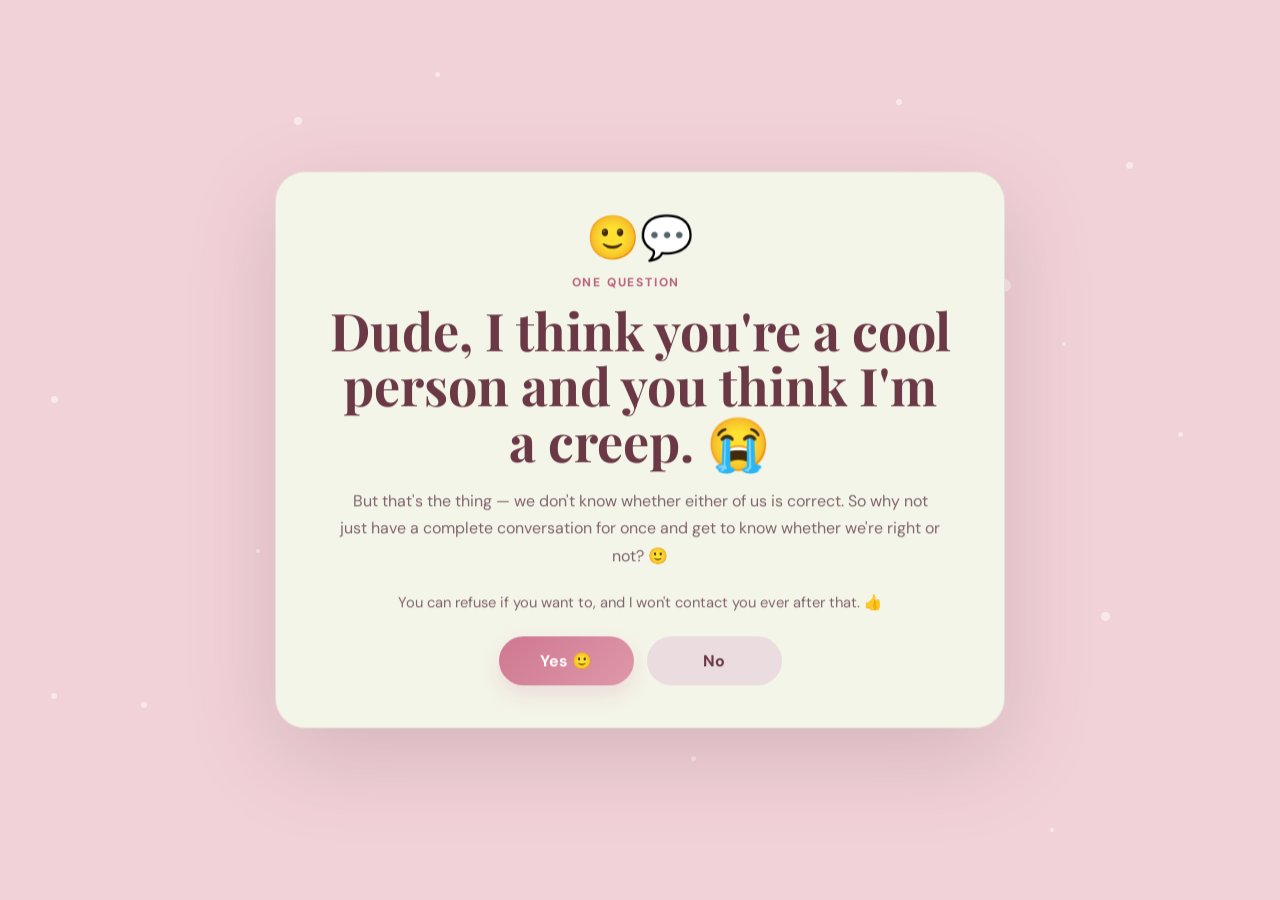
==== commit e13bbf9b: "Update question.html" ====
--- a/question.html
+++ b/question.html
@@ -1,221 +1,693 @@
 <!doctype html>
 <html lang="en">
+
 <head>
-<meta charset="utf-8">
-<meta name="viewport" content="width=device-width,initial-scale=1">
-<title>One question</title>
-<link rel="stylesheet" href="style.css">
+  <meta charset="utf-8">
+  <meta
+    name="viewport"
+    content="width=device-width,initial-scale=1"
+  >
+
+  <title>One question</title>
+
+  <link
+    rel="stylesheet"
+    href="style.css"
+  >
 </head>
+
 <body>
 
-<span class="spark s1"></span><span class="spark s2"></span><span class="spark s3"></span>
-<span class="spark s4"></span><span class="spark s5"></span>
-<span class="spark s6"></span><span class="spark s7"></span><span class="spark s8"></span>
-<span class="spark s9"></span><span class="spark s10"></span><span class="spark s11"></span>
-<span class="spark s12"></span><span class="spark s13"></span><span class="spark s14"></span>
-<span class="spark s15"></span><span class="spark s16"></span><span class="spark s17"></span><span class="spark s18"></span>
-
-<!-- Diagonal paper-fold transition. It stays hidden until a Yes is clicked. -->
-<div class="page-fold-transition" id="pageFoldTransition" aria-hidden="true">
-  <div class="fold-back"></div>
-  <div class="fold-front"></div>
-  <div class="fold-crease"></div>
-  <div class="fold-glow"></div>
-
-  <div class="paper-plane" id="paperPlane">
-    <span class="plane-icon">✈</span>
-    <span class="plane-trail"></span>
+  <!-- ========================================
+       PAGE CONTENT
+       ======================================== -->
+
+  <div
+    class="page-layer"
+    id="pageLayer"
+  >
+
+    <!-- White floating dots -->
+
+    <span class="spark s1"></span>
+    <span class="spark s2"></span>
+    <span class="spark s3"></span>
+    <span class="spark s4"></span>
+    <span class="spark s5"></span>
+    <span class="spark s6"></span>
+    <span class="spark s7"></span>
+    <span class="spark s8"></span>
+    <span class="spark s9"></span>
+    <span class="spark s10"></span>
+    <span class="spark s11"></span>
+    <span class="spark s12"></span>
+    <span class="spark s13"></span>
+    <span class="spark s14"></span>
+    <span class="spark s15"></span>
+    <span class="spark s16"></span>
+    <span class="spark s17"></span>
+    <span class="spark s18"></span>
+
+
+    <!-- Main card -->
+
+    <main
+      class="card transition-page"
+      id="card"
+    >
+
+      <div class="icon">
+        🙂💬
+      </div>
+
+      <p class="eyebrow">
+        One question
+      </p>
+
+      <h1>
+        Dude, I think you're a cool person and you think I'm a creep. 😭
+      </h1>
+
+      <p>
+        But that's the thing — we don't know whether either of us is correct.
+        So why not just have a complete conversation for once and get to know
+        whether we're right or not? 🙂
+      </p>
+
+      <p class="small">
+        You can refuse if you want to, and I won't contact you ever after that. 👍
+      </p>
+
+
+      <!-- First choice -->
+
+      <div
+        class="choice-row"
+        id="choices"
+      >
+
+        <input
+          type="button"
+          id="yes1"
+          value="Yes 🙂"
+        >
+
+        <input
+          type="button"
+          id="no1"
+          value="No"
+          class="secondary"
+        >
+
+      </div>
+
+
+      <!-- Confirmation -->
+
+      <div
+        class="confirm-panel hidden"
+        id="confirmPanel"
+      >
+
+        <div class="icon">
+          🙂💭
+        </div>
+
+        <h2>
+          Please?
+        </h2>
+
+        <p class="small">
+          Please? I'd genuinely like to talk. 🙂
+        </p>
+
+        <div class="choice-row">
+
+          <input
+            type="button"
+            id="yes2"
+            value="Yes 🙂"
+          >
+
+          <input
+            type="button"
+            id="no2"
+            value="No"
+            class="secondary"
+          >
+
+        </div>
+
+      </div>
+
+    </main>
+
   </div>
-</div>
-
-<main class="card transition-page" id="card">
-
-  <div class="icon">🙂💬</div>
-  <p class="eyebrow">One question</p>
-
-  <h1>
-    Dude, I think you're a cool person and you think I'm a creep. 😭
-  </h1>
-
-  <p>
-    But that's the thing — we don't know whether either of us is correct.
-    So why not just have a complete conversation for once and get to know
-    whether we're right or not? 🙂
-  </p>
-
-  <p class="small">
-    You can refuse if you want to, and I won't contact you ever after that. 👍
-  </p>
-
-  <div class="choice-row" id="choices">
-    <input type="button" id="yes1" value="Yes 🙂">
-    <input type="button" id="no1" class="secondary" value="No">
+
+
+  <!-- ========================================
+       CRAZY PAGE SWITCH
+       ======================================== -->
+
+  <div
+    class="page-switch"
+    id="pageSwitch"
+    aria-hidden="true"
+  >
+
+    <!-- giant diagonal sweep -->
+
+    <div class="switch-sheet sheet-one"></div>
+
+    <div class="switch-sheet sheet-two"></div>
+
+    <div class="switch-sheet sheet-three"></div>
+
+
+    <!-- center flash -->
+
+    <div class="switch-flash"></div>
+
+
+    <!-- spinning rings -->
+
+    <div class="switch-ring ring-one"></div>
+
+    <div class="switch-ring ring-two"></div>
+
+
+    <!-- little particles -->
+
+    <span class="switch-dot d1"></span>
+    <span class="switch-dot d2"></span>
+    <span class="switch-dot d3"></span>
+    <span class="switch-dot d4"></span>
+    <span class="switch-dot d5"></span>
+    <span class="switch-dot d6"></span>
+    <span class="switch-dot d7"></span>
+    <span class="switch-dot d8"></span>
+
   </div>
 
-  <div class="confirm-panel hidden" id="confirmPanel">
-    <div class="icon">🙂💭</div>
-    <h2>Please?</h2>
-
-    <p class="small">
-      Please? I'd genuinely like to talk. 🙂
-    </p>
-
-    <div class="choice-row">
-      <input type="button" id="yes2" value="Yes 🙂">
-      <input type="button" id="no2" class="secondary" value="No">
-    </div>
-  </div>
-
-</main>
-
-<script>
-const ENDPOINT_URL = "https://script.google.com/macros/s/AKfycbw-sdcDhrgUU0HNzFHpIhh6ylwt6ETy5D_y4J0iWmXOrVBKnoqeeenhJbI-KpSSsc1A/exec";
-const log = [];
-
-function saveLog() {
-  localStorage.setItem(
-    "conversation_choice_log",
-    JSON.stringify(log)
-  );
-}
-
-function record(action) {
-  log.push({
-    action: action,
-    time: new Date().toISOString()
-  });
-  saveLog();
-}
-
-function firstChoiceValue() {
-  return log.some(item => item.action === "first_yes")
-    ? "Yes"
-    : (log.some(item => item.action === "first_no") ? "No" : "");
-}
-
-function secondChoiceValue() {
-  return log.some(item => item.action === "second_yes")
-    ? "Yes"
-    : (log.some(item => item.action === "second_no") ? "No" : "");
-}
-
-function makePayload() {
-  return JSON.stringify({
-    timestamp: new Date().toISOString(),
-    first_choice: firstChoiceValue(),
-    second_choice: secondChoiceValue(),
-    date: "",
-    time: "",
-    place: "",
-    choice_log: JSON.stringify(log)
-  });
-}
-
-function sendNoNo() {
-  const payload = makePayload();
-  const blob = new Blob([payload], { type: "text/plain;charset=utf-8" });
-
-  if (navigator.sendBeacon) {
-    const sent = navigator.sendBeacon(ENDPOINT_URL, blob);
-    if (sent) return Promise.resolve(true);
-  }
-
-  return fetch(ENDPOINT_URL, {
-    method: "POST",
-    mode: "no-cors",
-    headers: { "Content-Type": "text/plain;charset=utf-8" },
-    body: payload,
-    keepalive: true
-  })
-  .then(() => true)
-  .catch((error) => {
-    console.error("No/No submission failed:", error);
-    return false;
-  });
-}
-
-/*
- * The Yes transition is intentionally self-contained:
- * 1. Freeze the current card visually.
- * 2. Bring in two large diagonal paper sheets.
- * 3. Move the airplane along the exact same bottom-right -> top-left diagonal.
- * 4. Fade/scale the old card behind the fold.
- * 5. Navigate only after the 2.25s animation has completed.
- */
-function goWithPlane(url) {
-  if (document.body.classList.contains("plane-transition-running")) return;
-
-  document.body.classList.add("plane-transition-running");
-  document.getElementById("card").classList.add("under-fold");
-  document.getElementById("pageFoldTransition").classList.add("play");
-
-  window.setTimeout(function () {
-    window.location.href = url;
-  }, 2250);
-}
-
-function go(url) {
-  document.getElementById("card")
-    .classList
-    .add("page-exit");
-
-  setTimeout(function () {
-    window.location.href = url;
-  }, 400);
-}
-
-document.getElementById("yes1").addEventListener("click", function () {
-  record("first_yes");
-  goWithPlane("schedule.html");
-});
-
-document.getElementById("no1").addEventListener("click", function () {
-  record("first_no");
-
-  document.getElementById("choices")
-    .classList
-    .add("hidden");
-
-  document.getElementById("confirmPanel")
-    .classList
-    .remove("hidden");
-
-  const yesButton = document.getElementById("yes2");
-
-  yesButton.classList.remove("grow");
-  void yesButton.offsetWidth;
-  yesButton.classList.add("grow");
-});
-
-document.getElementById("yes2").addEventListener("click", function () {
-  record("second_yes");
-  goWithPlane("schedule.html");
-});
-
-document.getElementById("no2").addEventListener("click", async function () {
-  record("second_no");
-
-  const button = document.getElementById("no2");
-  button.disabled = true;
-  button.value = "Sending...";
-
-  await sendNoNo();
-
-  const card = document.getElementById("card");
-
-  card.classList.add("page-exit");
-
-  setTimeout(function () {
-    card.classList.remove("page-exit");
-    card.classList.add("goodbye");
-
-    card.innerHTML =
-      '<div class="icon">👋🙂</div>' +
-      '<p class="eyebrow">Okay.</p>' +
-      '<h1>Okay, bye-bye.</h1>' +
-      '<p>Take care. 🙂</p>';
-  }, 400);
-});
-</script>
+
+  <script>
+
+    /* ========================================
+       GOOGLE SHEETS ENDPOINT
+       ======================================== */
+
+    const ENDPOINT_URL =
+      "https://script.google.com/macros/s/AKfycbw-sdcDhrgUU0HNzFHpIhh6ylwt6ETy5D_y4J0iWmXOrVBKnoqeeenhJbI-KpSSsc1A/exec";
+
+
+    /* ========================================
+       CHOICE LOG
+       ======================================== */
+
+    const log = [];
+
+
+    function saveLog() {
+
+      localStorage.setItem(
+        "conversation_choice_log",
+        JSON.stringify(log)
+      );
+
+    }
+
+
+    function record(action) {
+
+      log.push({
+
+        action:
+          action,
+
+        time:
+          new Date().toISOString()
+
+      });
+
+      saveLog();
+
+    }
+
+
+    function firstChoiceValue() {
+
+      return log.some(
+        item =>
+          item.action === "first_yes"
+      )
+
+        ? "Yes"
+
+        : (
+          log.some(
+            item =>
+              item.action === "first_no"
+          )
+
+            ? "No"
+
+            : ""
+        );
+
+    }
+
+
+    function secondChoiceValue() {
+
+      return log.some(
+        item =>
+          item.action === "second_yes"
+      )
+
+        ? "Yes"
+
+        : (
+          log.some(
+            item =>
+              item.action === "second_no"
+          )
+
+            ? "No"
+
+            : ""
+        );
+
+    }
+
+
+    /* ========================================
+       GOOGLE SHEETS PAYLOAD
+       ======================================== */
+
+    function makePayload() {
+
+      return JSON.stringify({
+
+        timestamp:
+          new Date().toISOString(),
+
+        first_choice:
+          firstChoiceValue(),
+
+        second_choice:
+          secondChoiceValue(),
+
+        date:
+          "",
+
+        time:
+          "",
+
+        place:
+          "",
+
+        choice_log:
+          JSON.stringify(log)
+
+      });
+
+    }
+
+
+    /* ========================================
+       NO / NO SUBMISSION
+       ======================================== */
+
+    function sendNoNo() {
+
+      const payload =
+        makePayload();
+
+      const blob =
+        new Blob(
+          [payload],
+          {
+            type:
+              "text/plain;charset=utf-8"
+          }
+        );
+
+
+      if (
+        navigator.sendBeacon
+      ) {
+
+        const sent =
+          navigator.sendBeacon(
+            ENDPOINT_URL,
+            blob
+          );
+
+
+        if (sent) {
+
+          return Promise.resolve(
+            true
+          );
+
+        }
+
+      }
+
+
+      return fetch(
+        ENDPOINT_URL,
+        {
+
+          method:
+            "POST",
+
+          mode:
+            "no-cors",
+
+          headers: {
+            "Content-Type":
+              "text/plain;charset=utf-8"
+          },
+
+          body:
+            payload,
+
+          keepalive:
+            true
+
+        }
+      )
+
+        .then(
+          () => true
+        )
+
+        .catch(
+          error => {
+
+            console.error(
+              "No/No submission failed:",
+              error
+            );
+
+            return false;
+
+          }
+        );
+
+    }
+
+
+    /* ========================================
+       CRAZY PAGE SWITCH
+       ======================================== */
+
+    function crazyPageSwitch(
+      destination
+    ) {
+
+      if (
+        document.body.classList.contains(
+          "switch-running"
+        )
+      ) {
+
+        return;
+
+      }
+
+
+      document.body.classList.add(
+        "switch-running"
+      );
+
+
+      const pageLayer =
+        document.getElementById(
+          "pageLayer"
+        );
+
+      const pageSwitch =
+        document.getElementById(
+          "pageSwitch"
+        );
+
+      const card =
+        document.getElementById(
+          "card"
+        );
+
+
+      /*
+        Tiny impact when Yes is pressed.
+      */
+
+      card.classList.add(
+        "switch-impact"
+      );
+
+
+      /*
+        Give the impact a fraction
+        of a second before the big
+        transition begins.
+      */
+
+      setTimeout(
+        function () {
+
+          pageSwitch.classList.add(
+            "active"
+          );
+
+          /*
+            Force browser repaint.
+          */
+
+          void pageSwitch.offsetWidth;
+
+          /*
+            Now distort the entire
+            existing page.
+          */
+
+          pageLayer.classList.add(
+            "switching"
+          );
+
+        },
+        80
+      );
+
+
+      /*
+        The schedule page appears only
+        after the visual transition is
+        completely finished.
+      */
+
+      setTimeout(
+        function () {
+
+          window.location.href =
+            destination;
+
+        },
+        1850
+      );
+
+    }
+
+
+    /* ========================================
+       NORMAL SMALL TRANSITION
+       ======================================== */
+
+    function go(url) {
+
+      document
+        .getElementById("card")
+        .classList
+        .add("page-exit");
+
+
+      setTimeout(
+        function () {
+
+          window.location.href =
+            url;
+
+        },
+        400
+      );
+
+    }
+
+
+    /* ========================================
+       FIRST YES
+       ======================================== */
+
+    document
+      .getElementById("yes1")
+      .addEventListener(
+        "click",
+        function () {
+
+          record(
+            "first_yes"
+          );
+
+          crazyPageSwitch(
+            "schedule.html"
+          );
+
+        }
+      );
+
+
+    /* ========================================
+       FIRST NO
+       ======================================== */
+
+    document
+      .getElementById("no1")
+      .addEventListener(
+        "click",
+        function () {
+
+          record(
+            "first_no"
+          );
+
+
+          document
+            .getElementById("choices")
+            .classList
+            .add("hidden");
+
+
+          document
+            .getElementById("confirmPanel")
+            .classList
+            .remove("hidden");
+
+
+          const yesButton =
+            document.getElementById(
+              "yes2"
+            );
+
+
+          yesButton.classList.remove(
+            "grow"
+          );
+
+
+          void yesButton.offsetWidth;
+
+
+          yesButton.classList.add(
+            "grow"
+          );
+
+        }
+      );
+
+
+    /* ========================================
+       SECOND YES
+       ======================================== */
+
+    document
+      .getElementById("yes2")
+      .addEventListener(
+        "click",
+        function () {
+
+          record(
+            "second_yes"
+          );
+
+          crazyPageSwitch(
+            "schedule.html"
+          );
+
+        }
+      );
+
+
+    /* ========================================
+       SECOND NO
+       ======================================== */
+
+    document
+      .getElementById("no2")
+      .addEventListener(
+        "click",
+        async function () {
+
+          record(
+            "second_no"
+          );
+
+
+          const button =
+            document.getElementById(
+              "no2"
+            );
+
+
+          button.disabled =
+            true;
+
+
+          button.value =
+            "Sending...";
+
+
+          await sendNoNo();
+
+
+          const card =
+            document.getElementById(
+              "card"
+            );
+
+
+          card.classList.add(
+            "page-exit"
+          );
+
+
+          setTimeout(
+            function () {
+
+              card.classList.remove(
+                "page-exit"
+              );
+
+
+              card.classList.add(
+                "goodbye"
+              );
+
+
+              card.innerHTML =
+                '<div class="icon">👋🙂</div>' +
+                '<p class="eyebrow">Okay.</p>' +
+                '<h1>Okay, bye-bye.</h1>' +
+                '<p>Take care. 🙂</p>';
+
+            },
+            400
+          );
+
+        }
+      );
+
+  </script>
+
 </body>
 </html>
--- a/style.css
+++ b/style.css
@@ -1,519 +1,125 @@
 @import url('https://fonts.googleapis.com/css2?family=DM+Sans:wght@400;500;600;700&family=Playfair+Display:wght@500;600;700&display=swap');
 
-
 :root {
-
   --pink: #f2d2d9;
-
   --card: #f4f7ea;
-
   --ink: #6b3945;
-
   --muted: #80646b;
-
   --accent: #cf7891;
-
   --accent2: #df98aa;
-
   --dark: #b9657e;
-
   --line: #ba969e;
-
-}
-
+}
 
 * {
   box-sizing: border-box;
 }
 
-
 html,
 body {
-
   margin: 0;
-
   min-height: 100%;
-
-  font-family:
-    "DM Sans",
-    system-ui,
-    sans-serif;
-
+  font-family: "DM Sans", system-ui, sans-serif;
   color: var(--ink);
-
-}
-
+}
 
 body {
-
   min-height: 100vh;
-
   display: grid;
-
   place-items: center;
-
   padding: 22px;
-
   overflow: hidden;
-
   position: relative;
-
-  background:
-    var(--pink);
-
-}
-
-
-/* ========================================
-   BACKGROUND DOTS
-   ======================================== */
-
-.spark {
-
-  position: fixed;
-
-  width: 8px;
-
-  height: 8px;
-
-  border-radius: 50%;
-
-  background:
-    rgba(
-      255,
-      255,
-      255,
-      0.50
-    );
-
-  pointer-events: none;
-
-  z-index: 1;
-
-  animation:
-    float
-    7s
-    ease-in-out
-    infinite;
-
-}
-
-
-.spark.s1 {
-
-  top: 13%;
-
-  left: 23%;
-
-}
-
-
-.spark.s2 {
-
-  top: 31%;
-
-  left: 78%;
-
-  width: 13px;
-
-  height: 13px;
-
-  animation-delay: -4s;
-
-}
-
-
-.spark.s3 {
-
-  top: 78%;
-
-  left: 11%;
-
-  width: 6px;
-
-  height: 6px;
-
-  animation-delay: -2s;
-
-}
-
-
-.spark.s4 {
-
-  top: 68%;
-
-  left: 86%;
-
-  width: 9px;
-
-  height: 9px;
-
-  animation-delay: -5s;
-
-}
-
-
-.spark.s5 {
-
-  top: 19%;
-
-  left: 60%;
-
-  width: 5px;
-
-  height: 5px;
-
-  animation-delay: -3s;
-
-}
-
-
-.spark.s6 {
-
-  top: 8%;
-
-  left: 34%;
-
-  width: 5px;
-
-  height: 5px;
-
-  animation-duration: 8s;
-
-}
-
-
-.spark.s7 {
-
-  top: 18%;
-
-  left: 88%;
-
-  width: 7px;
-
-  height: 7px;
-
-  animation-duration: 10s;
-
-}
-
-
-.spark.s8 {
-
-  top: 27%;
-
-  left: 26%;
-
-  width: 4px;
-
-  height: 4px;
-
-  animation-duration: 6s;
-
-}
-
-
-.spark.s9 {
-
-  top: 44%;
-
-  left: 4%;
-
-  width: 7px;
-
-  height: 7px;
-
-  animation-duration: 9s;
-
-}
-
-
-.spark.s10 {
-
-  top: 48%;
-
-  left: 92%;
-
-  width: 5px;
-
-  height: 5px;
-
-  animation-duration: 7s;
-
-}
-
-
-.spark.s11 {
-
-  top: 61%;
-
-  left: 20%;
-
-  width: 4px;
-
-  height: 4px;
-
-  animation-duration: 11s;
-
-}
-
-
-.spark.s12 {
-
-  top: 73%;
-
-  left: 74%;
-
-  width: 8px;
-
-  height: 8px;
-
-  animation-duration: 8s;
-
-}
-
-
-.spark.s13 {
-
-  top: 84%;
-
-  left: 54%;
-
-  width: 5px;
-
-  height: 5px;
-
-  animation-duration: 10s;
-
-}
-
-
-.spark.s14 {
-
-  top: 92%;
-
-  left: 82%;
-
-  width: 4px;
-
-  height: 4px;
-
-  animation-duration: 7s;
-
-}
-
-
-.spark.s15 {
-
-  top: 11%;
-
-  left: 70%;
-
-  width: 6px;
-
-  height: 6px;
-
-  animation-duration: 9s;
-
-}
-
-
-.spark.s16 {
-
-  top: 38%;
-
-  left: 83%;
-
-  width: 4px;
-
-  height: 4px;
-
-  animation-duration: 12s;
-
-}
-
-
-.spark.s17 {
-
-  top: 77%;
-
-  left: 4%;
-
-  width: 6px;
-
-  height: 6px;
-
-  animation-duration: 8s;
-
-}
-
-
-.spark.s18 {
-
-  top: 56%;
-
-  left: 58%;
-
-  width: 4px;
-
-  height: 4px;
-
-  animation-duration: 10s;
-
-}
-
-
-@keyframes float {
-
-  0%,
+  background: var(--pink);
+}
+
+/* ========================================
+   MAIN CARD
+   ======================================== */
+
+.card {
+  width: min(730px, 94vw);
+  padding: 44px 50px 42px;
+  text-align: center;
+  background: rgba(244, 247, 234, 0.95);
+  border: 1px solid rgba(107, 57, 69, 0.11);
+  border-radius: 30px;
+  box-shadow: 0 28px 90px rgba(91, 53, 62, 0.19);
+  backdrop-filter: blur(10px);
+  transform-origin: center;
+  animation: popIn 0.72s cubic-bezier(.17,.84,.29,1.18);
+  position: relative;
+  z-index: 2;
+}
+
+@keyframes popIn {
+  0% {
+    opacity: 0;
+    transform: scale(.72) translateY(30px);
+  }
+
+  65% {
+    opacity: 1;
+    transform: scale(1.035) translateY(-3px);
+  }
+
+  82% {
+    transform: scale(.985) translateY(1px);
+  }
+
   100% {
-
-    transform:
-      translateY(0)
-      scale(1);
-
-    opacity: 0.45;
-
-  }
-
-  50% {
-
-    transform:
-      translateY(-16px)
-      scale(1.18);
-
-    opacity: 0.9;
-
-  }
-
-}
-
-
-/* ========================================
-   MAIN CARD
-   ======================================== */
-
-.card {
-
-  width:
-    min(
-      730px,
-      94vw
-    );
-
-  padding:
-    44px
-    50px
-    42px;
-
-  text-align: center;
-
-  background:
-    rgba(
-      244,
-      247,
-      234,
-      0.95
-    );
-
-  border:
-    1px solid
-    rgba(
-      107,
-      57,
-      69,
-      0.11
-    );
-
-  border-radius: 30px;
-
-  box-shadow:
-    0 28px
-    90px
-    rgba(
-      91,
-      53,
-      62,
-      0.19
-    );
-
-  backdrop-filter:
-    blur(10px);
-
-  position: relative;
-
-  z-index: 10;
-
-  transform-origin:
-    center;
-
-  animation:
-    popIn
-    0.72s
-    cubic-bezier(
-      0.17,
-      0.84,
-      0.29,
-      1.18
-    );
-
-  transition:
-    transform 0.25s ease,
-    opacity 0.25s ease;
-
-}
-
-
-.card-before-fold {
-
-  transform:
-    scale(1.015);
-
-}
-
-
-/* ========================================
-   CARD POP IN
-   ======================================== */
-
-@keyframes popIn {
-
+    transform: scale(1) translateY(0);
+  }
+}
+
+.page-exit {
+  animation: popOut .48s cubic-bezier(.76,0,.24,1) forwards !important;
+}
+
+@keyframes popOut {
   0% {
-
+    opacity: 1;
+    transform: scale(1) rotate(0);
+  }
+
+  45% {
+    opacity: 1;
+    transform: scale(1.035) rotate(-.4deg);
+  }
+
+  100% {
     opacity: 0;
-
-    transform:
-      scale(0.72)
-      translateY(30px);
-
-  }
-
-  65% {
-
+    transform: scale(.82) rotate(1deg) translateY(-16px);
+  }
+}
+
+
+/* ========================================
+   ICON
+   ======================================== */
+
+.icon {
+  font-size: 43px;
+  line-height: 1;
+  margin: 0 auto 13px;
+  animation:
+    iconPop
+    .8s
+    .12s
+    both
+    cubic-bezier(.17,.84,.29,1.25);
+}
+
+@keyframes iconPop {
+  from {
+    opacity: 0;
+    transform: scale(.4) rotate(-12deg);
+  }
+
+  to {
     opacity: 1;
-
-    transform:
-      scale(1.035)
-      translateY(-3px);
-
-  }
-
-  82% {
-
-    transform:
-      scale(0.985)
-      translateY(1px);
-
-  }
-
-  100% {
-
-    transform:
-      scale(1)
-      translateY(0);
-
-  }
-
+    transform: scale(1) rotate(0);
+  }
 }
 
 
@@ -522,32 +128,16 @@
    ======================================== */
 
 .eyebrow {
-
-  margin:
-    0
-    0
-    9px;
-
-  text-transform:
-    uppercase;
-
-  letter-spacing:
-    0.15em;
-
+  margin: 0 0 9px;
+  text-transform: uppercase;
+  letter-spacing: .15em;
   font-weight: 800;
-
-  color:
-    var(--dark);
-
-  font-size:
-    0.75rem;
-
-}
-
+  color: var(--dark);
+  font-size: .75rem;
+}
 
 h1,
 h2 {
-
   font-family:
     "Playfair Display",
     Georgia,
@@ -555,12 +145,9 @@
 
   color:
     var(--ink);
-
-}
-
+}
 
 h1 {
-
   font-size:
     clamp(
       2rem,
@@ -572,34 +159,23 @@
     1.07;
 
   margin:
-    0
-    auto
-    18px;
-
-}
-
+    0 auto 18px;
+}
 
 h2 {
-
   font-size:
     2rem;
 
   margin:
-    7px
-    0;
-
-}
-
+    7px 0;
+}
 
 p {
-
   max-width:
     600px;
 
   margin:
-    0
-    auto
-    21px;
+    0 auto 21px;
 
   color:
     var(--muted);
@@ -609,15 +185,11 @@
 
   line-height:
     1.72;
-
-}
-
+}
 
 .small {
-
   font-size:
-    0.92rem;
-
+    .92rem;
 }
 
 
@@ -626,7 +198,6 @@
    ======================================== */
 
 .inline-emoji {
-
   display:
     inline-block;
 
@@ -635,78 +206,84 @@
     2.8s
     ease-in-out
     infinite;
-
-}
-
+}
 
 @keyframes wiggle {
 
   0%,
   84%,
   100% {
-
     transform:
       rotate(0)
       scale(1);
-
   }
 
   88% {
-
     transform:
       rotate(-8deg)
       scale(1.06);
-
   }
 
   92% {
-
     transform:
       rotate(8deg)
       scale(1.08);
-
   }
 
   96% {
-
     transform:
       rotate(-4deg);
-
-  }
-
+  }
+}
+
+
+/* ========================================
+   FORMS
+   ======================================== */
+
+form {
+  display:
+    grid;
+
+  gap:
+    8px;
+
+  max-width:
+    430px;
+
+  margin:
+    24px auto 0;
+
+  text-align:
+    left;
+}
+
+label {
+  font-family:
+    "Playfair Display",
+    Georgia,
+    serif;
+
+  font-weight:
+    700;
+
+  color:
+    var(--ink);
+
+  font-size:
+    1rem;
+
+  margin-top:
+    3px;
 }
 
 
 /* ========================================
    BUTTONS
    ======================================== */
-
-.choice-row {
-
-  display:
-    flex;
-
-  justify-content:
-    center;
-
-  align-items:
-    center;
-
-  gap:
-    13px;
-
-  flex-wrap:
-    wrap;
-
-  margin-top:
-    20px;
-
-}
-
 
 input[type="button"],
 input[type="submit"] {
-
   border:
     0;
 
@@ -714,8 +291,7 @@
     999px;
 
   padding:
-    14px
-    30px;
+    14px 30px;
 
   min-width:
     135px;
@@ -742,24 +318,16 @@
   box-shadow:
     0 9px
     22px
-    rgba(
-      194,
-      111,
-      135,
-      0.19
-    );
+    rgba(194,111,135,.19);
 
   transition:
-    transform 0.18s ease,
-    box-shadow 0.18s ease,
-    filter 0.18s ease;
-
-}
-
+    transform .18s ease,
+    box-shadow .18s ease,
+    filter .18s ease;
+}
 
 input[type="button"]:hover,
 input[type="submit"]:hover {
-
   transform:
     translateY(-3px)
     scale(1.025);
@@ -767,30 +335,19 @@
   box-shadow:
     0 14px
     28px
-    rgba(
-      194,
-      111,
-      135,
-      0.24
-    );
+    rgba(194,111,135,.24);
 
   filter:
     saturate(1.04);
-
-}
-
+}
 
 input[type="button"]:active,
 input[type="submit"]:active {
-
   transform:
-    scale(0.97);
-
-}
-
+    scale(.97);
+}
 
 input.secondary {
-
   background:
     #eadcdf;
 
@@ -799,15 +356,72 @@
 
   box-shadow:
     none;
-
-}
-
+}
 
 input.secondary:hover {
-
   background:
     #e3d1d6;
-
+}
+
+
+/* ========================================
+   CHOICE ROW
+   ======================================== */
+
+.choice-row {
+  display:
+    flex;
+
+  justify-content:
+    center;
+
+  align-items:
+    center;
+
+  gap:
+    13px;
+
+  flex-wrap:
+    wrap;
+
+  margin-top:
+    20px;
+}
+
+
+/* ========================================
+   GROWING YES BUTTON
+   ======================================== */
+
+.grow {
+  animation:
+    yesGrow
+    .7s
+    cubic-bezier(.17,.84,.29,1.25)
+    forwards;
+}
+
+@keyframes yesGrow {
+
+  0% {
+    transform:
+      scale(1);
+  }
+
+  60% {
+    transform:
+      scale(1.33);
+  }
+
+  78% {
+    transform:
+      scale(1.22);
+  }
+
+  100% {
+    transform:
+      scale(1.25);
+  }
 }
 
 
@@ -816,101 +430,40 @@
    ======================================== */
 
 .hidden {
-
   display:
     none !important;
-
-}
-
-
-/* ========================================
-   CONFIRM PANEL
+}
+
+
+/* ========================================
+   CONFIRMATION PANEL
    ======================================== */
 
 .confirm-panel {
-
   animation:
     confirmIn
-    0.48s
-    cubic-bezier(
-      0.17,
-      0.84,
-      0.29,
-      1.15
-    );
-
-}
-
+    .48s
+    cubic-bezier(.17,.84,.29,1.15);
+}
 
 @keyframes confirmIn {
 
   from {
-
     opacity:
       0;
 
     transform:
       translateY(15px)
-      scale(0.95);
-
+      scale(.95);
   }
 
   to {
-
     opacity:
       1;
 
     transform:
       none;
-
-  }
-
-}
-
-
-/* ========================================
-   GOODBYE
-   ======================================== */
-
-.goodbye {
-
-  animation:
-    goodbyeIn
-    0.75s
-    cubic-bezier(
-      0.17,
-      0.84,
-      0.29,
-      1.15
-    );
-
-}
-
-
-@keyframes goodbyeIn {
-
-  from {
-
-    opacity:
-      0;
-
-    transform:
-      scale(0.75)
-      rotate(-3deg);
-
-  }
-
-  to {
-
-    opacity:
-      1;
-
-    transform:
-      scale(1)
-      rotate(0);
-
-  }
-
+  }
 }
 
 
@@ -919,7 +472,6 @@
    ======================================== */
 
 .heart {
-
   display:
     inline-block;
 
@@ -928,36 +480,198 @@
     1.35s
     ease-in-out
     infinite;
-
-}
-
+}
 
 @keyframes heartPulse {
 
   0%,
   100% {
-
     transform:
       scale(1);
-
   }
 
   50% {
-
     transform:
       scale(1.16);
-
-  }
-
-}
-
-
-/* ========================================
-   AIRPLANE TRANSITION
-   ======================================== */
-
-.airplane-transition {
-
+  }
+}
+
+
+/* ========================================
+   DATE + TIME
+   ======================================== */
+
+input[type="date"],
+select {
+  width:
+    100%;
+
+  padding:
+    14px 15px;
+
+  border:
+    1px solid
+    var(--line);
+
+  border-radius:
+    10px;
+
+  background:
+    rgba(255,255,255,.5);
+
+  color:
+    var(--ink);
+
+  font:
+    inherit;
+
+  outline:
+    none;
+
+  transition:
+    border-color .18s ease,
+    box-shadow .18s ease,
+    background .18s ease;
+}
+
+input[type="date"]:focus,
+select:focus {
+  border-color:
+    var(--dark);
+
+  background:
+    #fff;
+
+  box-shadow:
+    0 0 0 3px
+    rgba(217,140,159,.16);
+}
+
+form input[type="submit"] {
+  width:
+    100%;
+
+  margin-top:
+    8px;
+}
+
+
+/* ========================================
+   STATUS
+   ======================================== */
+
+.status {
+  margin-top:
+    18px;
+
+  font-size:
+    .91rem;
+
+  color:
+    var(--muted);
+}
+
+
+/* ========================================
+   GOODBYE
+   ======================================== */
+
+.goodbye {
+  animation:
+    goodbyeIn
+    .75s
+    cubic-bezier(.17,.84,.29,1.15);
+}
+
+@keyframes goodbyeIn {
+
+  from {
+    opacity:
+      0;
+
+    transform:
+      scale(.75)
+      rotate(-3deg);
+  }
+
+  to {
+    opacity:
+      1;
+
+    transform:
+      scale(1)
+      rotate(0);
+  }
+}
+
+
+/* ========================================
+   CCD
+   ======================================== */
+
+.meetup {
+  margin:
+    -6px auto 22px;
+
+  font-family:
+    "Playfair Display",
+    Georgia,
+    serif;
+
+  font-weight:
+    700;
+
+  color:
+    var(--ink);
+
+  letter-spacing:
+    .01em;
+}
+
+.meetup span {
+  display:
+    inline-block;
+
+  padding:
+    8px 16px;
+
+  border-radius:
+    999px;
+
+  background:
+    rgba(255,255,255,.36);
+
+  border:
+    1px solid
+    rgba(107,57,69,.08);
+
+  animation:
+    softFloat
+    2.6s
+    ease-in-out
+    infinite;
+}
+
+@keyframes softFloat {
+
+  0%,
+  100% {
+    transform:
+      translateY(0);
+  }
+
+  50% {
+    transform:
+      translateY(-2px);
+  }
+}
+
+
+/* ========================================
+   MOVING MULTILINGUAL BACKGROUND
+   ======================================== */
+
+.background-phrases {
   position:
     fixed;
 
@@ -965,194 +679,954 @@
     0;
 
   z-index:
-    100;
+    1;
 
   pointer-events:
     none;
 
   overflow:
     hidden;
-
-  visibility:
-    hidden;
-
-}
-
-
-/* ----------------------------------------
-   FOLD EDGE
-   ---------------------------------------- */
-
-.fold-edge {
-
+}
+
+.background-phrases .phrase {
   position:
     absolute;
 
-  inset:
-    -35%;
+  display:
+    block;
+
+  white-space:
+    nowrap;
+
+  font-family:
+    "Playfair Display",
+    Georgia,
+    serif;
+
+  font-size:
+    clamp(
+      .72rem,
+      1vw,
+      .95rem
+    );
+
+  font-weight:
+    600;
+
+  letter-spacing:
+    .01em;
+
+  /*
+    Dark enough to be clearly visible.
+    Still lighter than the main card text.
+  */
+
+  color:
+    rgba(
+      107,
+      57,
+      69,
+      .58
+    ) !important;
+
+  opacity:
+    1 !important;
+}
+
+
+/* ========================================
+   INDIVIDUAL PHRASE POSITIONS
+   ======================================== */
+
+.ph1 {
+  top: 7%;
+  left: 7%;
+  --r: -7deg;
+  animation:
+    phraseFloat
+    10s
+    ease-in-out
+    infinite;
+  animation-delay:
+    -1s;
+}
+
+.ph2 {
+  top: 16%;
+  left: 73%;
+  --r: 6deg;
+  animation:
+    phraseFloat
+    12s
+    ease-in-out
+    infinite;
+  animation-delay:
+    -4s;
+}
+
+.ph3 {
+  top: 26%;
+  left: 17%;
+  --r: 4deg;
+  animation:
+    phraseFloat
+    11s
+    ease-in-out
+    infinite;
+  animation-delay:
+    -2s;
+}
+
+.ph4 {
+  top: 35%;
+  left: 82%;
+  --r: -5deg;
+  animation:
+    phraseFloat
+    13s
+    ease-in-out
+    infinite;
+  animation-delay:
+    -6s;
+}
+
+.ph5 {
+  top: 48%;
+  left: 6%;
+  --r: 6deg;
+  animation:
+    phraseFloat
+    12s
+    ease-in-out
+    infinite;
+  animation-delay:
+    -3s;
+}
+
+.ph6 {
+  top: 57%;
+  left: 74%;
+  --r: -4deg;
+  animation:
+    phraseFloat
+    14s
+    ease-in-out
+    infinite;
+  animation-delay:
+    -5s;
+}
+
+.ph7 {
+  top: 71%;
+  left: 12%;
+  --r: -6deg;
+  animation:
+    phraseFloat
+    11s
+    ease-in-out
+    infinite;
+  animation-delay:
+    -2.5s;
+}
+
+.ph8 {
+  top: 83%;
+  left: 70%;
+  --r: 6deg;
+  animation:
+    phraseFloat
+    15s
+    ease-in-out
+    infinite;
+  animation-delay:
+    -4.5s;
+}
+
+.ph9 {
+  top: 10%;
+  left: 43%;
+  --r: -3deg;
+  animation:
+    phraseFloat
+    12s
+    ease-in-out
+    infinite;
+  animation-delay:
+    -5.5s;
+}
+
+.ph10 {
+  top: 91%;
+  left: 30%;
+  --r: 4deg;
+  animation:
+    phraseFloat
+    13s
+    ease-in-out
+    infinite;
+  animation-delay:
+    -1.5s;
+}
+
+.ph11 {
+  top: 42%;
+  left: 45%;
+  --r: -6deg;
+  animation:
+    phraseFloat
+    14s
+    ease-in-out
+    infinite;
+  animation-delay:
+    -6.5s;
+}
+
+.ph12 {
+  top: 66%;
+  left: 43%;
+  --r: 3deg;
+  animation:
+    phraseFloat
+    15s
+    ease-in-out
+    infinite;
+  animation-delay:
+    -3.5s;
+}
+
+.ph13 {
+  top: 23%;
+  left: 52%;
+  --r: 4deg;
+  animation:
+    phraseFloat
+    11s
+    ease-in-out
+    infinite;
+  animation-delay:
+    -7s;
+}
+
+.ph14 {
+  top: 78%;
+  left: 84%;
+  --r: -5deg;
+  animation:
+    phraseFloat
+    16s
+    ease-in-out
+    infinite;
+  animation-delay:
+    -4s;
+}
+
+.ph15 {
+  top: 6%;
+  left: 83%;
+  --r: 4deg;
+  animation:
+    phraseFloat
+    13s
+    ease-in-out
+    infinite;
+  animation-delay:
+    -2s;
+}
+
+.ph16 {
+  top: 92%;
+  left: 6%;
+  --r: -4deg;
+  animation:
+    phraseFloat
+    15s
+    ease-in-out
+    infinite;
+  animation-delay:
+    -5s;
+}
+
+.ph17 {
+  top: 53%;
+  left: 82%;
+  --r: 5deg;
+  animation:
+    phraseFloat
+    12s
+    ease-in-out
+    infinite;
+  animation-delay:
+    -3s;
+}
+
+.ph18 {
+  top: 31%;
+  left: 3%;
+  --r: -5deg;
+  animation:
+    phraseFloat
+    14s
+    ease-in-out
+    infinite;
+  animation-delay:
+    -1.5s;
+}
+
+.ph19 {
+  top: 13%;
+  left: 23%;
+  --r: 6deg;
+  animation:
+    phraseFloat
+    16s
+    ease-in-out
+    infinite;
+  animation-delay:
+    -6s;
+}
+
+.ph20 {
+  top: 61%;
+  left: 4%;
+  --r: -7deg;
+  animation:
+    phraseFloat
+    13s
+    ease-in-out
+    infinite;
+  animation-delay:
+    -7.5s;
+}
+
+
+/* ========================================
+   PHRASE MOVEMENT
+   ======================================== */
+
+@keyframes phraseFloat {
+
+  0%,
+  100% {
+    transform:
+      translate3d(0,0,0)
+      rotate(var(--r));
+  }
+
+  50% {
+    transform:
+      translate3d(12px,-7px,0)
+      rotate(
+        calc(
+          var(--r) + 2deg
+        )
+      );
+  }
+}
+
+
+/* ========================================
+   WHITE FLOATING DOTS
+   ======================================== */
+
+.spark {
+  position:
+    fixed;
+
+  border-radius:
+    50%;
 
   background:
     rgba(
       255,
       255,
       255,
-      0.75
+      .50
     );
 
-  clip-path:
-    polygon(
-      100% 42%,
-      100% 58%,
-      0 100%,
-      0 84%
-    );
+  pointer-events:
+    none;
+
+  z-index:
+    1;
+
+  animation:
+    float
+    7s
+    ease-in-out
+    infinite;
+}
+
+.spark.s1 {
+  top:
+    13%;
+
+  left:
+    23%;
+
+  width:
+    8px;
+
+  height:
+    8px;
+}
+
+.spark.s2 {
+  top:
+    31%;
+
+  left:
+    78%;
+
+  width:
+    13px;
+
+  height:
+    13px;
+
+  animation-delay:
+    -4s;
+}
+
+.spark.s3 {
+  top:
+    78%;
+
+  left:
+    11%;
+
+  width:
+    6px;
+
+  height:
+    6px;
+
+  animation-delay:
+    -2s;
+}
+
+.spark.s4 {
+  top:
+    68%;
+
+  left:
+    86%;
+
+  width:
+    9px;
+
+  height:
+    9px;
+
+  animation-delay:
+    -5s;
+}
+
+.spark.s5 {
+  top:
+    19%;
+
+  left:
+    60%;
+
+  width:
+    5px;
+
+  height:
+    5px;
+
+  animation-delay:
+    -3s;
+}
+
+
+/* Extra dots */
+
+.spark.s6 {
+  top:
+    8%;
+
+  left:
+    34%;
+
+  width:
+    5px;
+
+  height:
+    5px;
+
+  animation-duration:
+    8s;
+
+  animation-delay:
+    -2s;
+}
+
+.spark.s7 {
+  top:
+    18%;
+
+  left:
+    88%;
+
+  width:
+    7px;
+
+  height:
+    7px;
+
+  animation-duration:
+    10s;
+
+  animation-delay:
+    -6s;
+}
+
+.spark.s8 {
+  top:
+    27%;
+
+  left:
+    26%;
+
+  width:
+    4px;
+
+  height:
+    4px;
+
+  animation-duration:
+    6s;
+
+  animation-delay:
+    -1s;
+}
+
+.spark.s9 {
+  top:
+    44%;
+
+  left:
+    4%;
+
+  width:
+    7px;
+
+  height:
+    7px;
+
+  animation-duration:
+    9s;
+
+  animation-delay:
+    -5s;
+}
+
+.spark.s10 {
+  top:
+    48%;
+
+  left:
+    92%;
+
+  width:
+    5px;
+
+  height:
+    5px;
+
+  animation-duration:
+    7s;
+
+  animation-delay:
+    -3s;
+}
+
+.spark.s11 {
+  top:
+    61%;
+
+  left:
+    20%;
+
+  width:
+    4px;
+
+  height:
+    4px;
+
+  animation-duration:
+    11s;
+
+  animation-delay:
+    -7s;
+}
+
+.spark.s12 {
+  top:
+    73%;
+
+  left:
+    74%;
+
+  width:
+    8px;
+
+  height:
+    8px;
+
+  animation-duration:
+    8s;
+
+  animation-delay:
+    -4s;
+}
+
+.spark.s13 {
+  top:
+    84%;
+
+  left:
+    54%;
+
+  width:
+    5px;
+
+  height:
+    5px;
+
+  animation-duration:
+    10s;
+
+  animation-delay:
+    -8s;
+}
+
+.spark.s14 {
+  top:
+    92%;
+
+  left:
+    82%;
+
+  width:
+    4px;
+
+  height:
+    4px;
+
+  animation-duration:
+    7s;
+
+  animation-delay:
+    -2s;
+}
+
+.spark.s15 {
+  top:
+    11%;
+
+  left:
+    70%;
+
+  width:
+    6px;
+
+  height:
+    6px;
+
+  animation-duration:
+    9s;
+
+  animation-delay:
+    -5s;
+}
+
+.spark.s16 {
+  top:
+    38%;
+
+  left:
+    83%;
+
+  width:
+    4px;
+
+  height:
+    4px;
+
+  animation-duration:
+    12s;
+
+  animation-delay:
+    -9s;
+}
+
+.spark.s17 {
+  top:
+    77%;
+
+  left:
+    4%;
+
+  width:
+    6px;
+
+  height:
+    6px;
+
+  animation-duration:
+    8s;
+
+  animation-delay:
+    -6s;
+}
+
+.spark.s18 {
+  top:
+    56%;
+
+  left:
+    58%;
+
+  width:
+    4px;
+
+  height:
+    4px;
+
+  animation-duration:
+    10s;
+
+  animation-delay:
+    -3s;
+}
+
+
+@keyframes float {
+
+  0%,
+  100% {
+    transform:
+      translateY(0)
+      scale(1);
+
+    opacity:
+      .45;
+  }
+
+  50% {
+    transform:
+      translateY(-16px)
+      scale(1.18);
+
+    opacity:
+      .9;
+  }
+}
+
+
+/* ========================================
+   2D PAGE-STACK PULL SYSTEM
+   ======================================== */
+
+/*
+  question.html wraps the current page in
+  .page-layer. That entire wrapper becomes
+  the sheet that the airplane pulls away.
+*/
+
+.page-layer {
+  position:
+    fixed;
+
+  inset:
+    0;
+
+  overflow:
+    hidden;
+
+  background:
+    var(--pink);
+
+  transform:
+    translate3d(0,0,0);
+
+  transform-origin:
+    50% 50%;
+
+  z-index:
+    1;
+
+  will-change:
+    transform,
+    clip-path;
+}
+
+
+/*
+  Keep the card centered inside the full-screen
+  sheet instead of centering the sheet itself.
+*/
+
+.page-layer .card {
+  position:
+    absolute;
+
+  left:
+    50%;
+
+  top:
+    50%;
 
   transform:
     translate(
-      110%,
-      110%
+      -50%,
+      -50%
     );
-
-}
-
-
-/* ----------------------------------------
-   PAPER FOLD #1
-   ---------------------------------------- */
-
-.fold-paper-1 {
-
+}
+
+
+/*
+  Because the card now uses translate(-50%, -50%)
+  for centering, use a matching pop-in animation.
+*/
+
+.page-layer .card {
+  animation-name:
+    popInPage;
+}
+
+
+@keyframes popInPage {
+
+  0% {
+    opacity:
+      0;
+
+    transform:
+      translate(-50%,-50%)
+      scale(.72)
+      translateY(30px);
+  }
+
+  65% {
+    opacity:
+      1;
+
+    transform:
+      translate(-50%,-50%)
+      scale(1.035)
+      translateY(-3px);
+  }
+
+  82% {
+    transform:
+      translate(-50%,-50%)
+      scale(.985)
+      translateY(1px);
+  }
+
+  100% {
+    transform:
+      translate(-50%,-50%)
+      scale(1)
+      translateY(0);
+  }
+}
+
+
+.page-layer .card.page-exit {
+  animation:
+    popOutPage
+    .48s
+    cubic-bezier(.76,0,.24,1)
+    forwards !important;
+}
+
+
+@keyframes popOutPage {
+
+  0% {
+    opacity:
+      1;
+
+    transform:
+      translate(-50%,-50%)
+      scale(1)
+      rotate(0);
+  }
+
+  45% {
+    opacity:
+      1;
+
+    transform:
+      translate(-50%,-50%)
+      scale(1.035)
+      rotate(-.4deg);
+  }
+
+  100% {
+    opacity:
+      0;
+
+    transform:
+      translate(-50%,-50%)
+      scale(.82)
+      rotate(1deg)
+      translateY(-16px);
+  }
+}
+
+
+/* ========================================
+   AIRPLANE / SLIDE-OUT TRANSITION
+   ======================================== */
+
+.plane-transition {
+  position:
+    fixed;
+
+  inset:
+    0;
+
+  z-index:
+    1000;
+
+  pointer-events:
+    none;
+
+  visibility:
+    hidden;
+
+  overflow:
+    hidden;
+}
+
+.plane-transition.active {
+  visibility:
+    visible;
+}
+
+
+/*
+  Bright diagonal clipping line.
+  This is where the airplane appears to
+  "catch" the sheet.
+*/
+
+.clip-line {
   position:
     absolute;
 
-  inset:
-    -20%;
-
-  background:
-    linear-gradient(
-      145deg,
-      #f7e3e7 0%,
-      #eccbd3 48%,
-      #d6aeb9 100%
-    );
-
-  clip-path:
-    polygon(
-      100% 33%,
-      100% 67%,
-      0 100%,
-      0 79%
-    );
-
-  transform:
-    translate(
-      110%,
-      110%
-    );
-
-  transform-origin:
-    90% 85%;
-
-}
-
-
-/* ----------------------------------------
-   PAPER FOLD #2
-   ---------------------------------------- */
-
-.fold-paper-2 {
-
-  position:
-    absolute;
-
-  inset:
-    -20%;
-
-  background:
-    linear-gradient(
-      155deg,
-      #fff4f6 0%,
-      #f0d7dd 45%,
-      #dcb7c0 100%
-    );
-
-  clip-path:
-    polygon(
-      100% 26%,
-      100% 44%,
-      0 100%,
-      0 90%
-    );
-
-  transform:
-    translate(
-      110%,
-      110%
-    );
-
-  transform-origin:
-    88% 90%;
-
-}
-
-
-/* ----------------------------------------
-   FOLD SHADOW
-   ---------------------------------------- */
-
-.fold-shadow {
-
-  position:
-    absolute;
-
-  inset:
-    -20%;
-
-  background:
-    rgba(
-      92,
-      52,
-      63,
-      0.16
-    );
-
-  clip-path:
-    polygon(
-      100% 42%,
-      100% 48%,
-      0 100%,
-      0 96%
-    );
-
-  filter:
-    blur(3px);
-
-  transform:
-    translate(
-      110%,
-      110%
-    );
-
-}
-
-
-/* ----------------------------------------
-   FOLD HIGHLIGHT
-   ---------------------------------------- */
-
-.fold-highlight {
-
-  position:
-    absolute;
-
   width:
-    180vw;
+    170vw;
 
   height:
-    7px;
+    5px;
 
   left:
-    50%;
+    -35vw;
 
   top:
     50%;
@@ -1162,40 +1636,82 @@
       255,
       255,
       255,
-      0.70
+      .92
     );
 
   box-shadow:
-    0 0 18px
+    0 0
+    18px
     rgba(
       255,
       255,
       255,
-      0.40
+      .75
     );
 
   transform:
     translate(
-      100vw,
-      100vh
+      120vw,
+      120vh
     )
     rotate(-34deg);
 
-  transform-origin:
-    center;
-
-}
-
-
-/* ========================================
-   AIRPLANE
-   ======================================== */
-
-.airplane {
-
+  opacity:
+    0;
+}
+
+
+/*
+  Small shadow under the pulled sheet.
+*/
+
+.page-edge-shadow {
   position:
     absolute;
 
+  width:
+    180vw;
+
+  height:
+    12px;
+
+  left:
+    -40vw;
+
+  top:
+    50%;
+
+  background:
+    rgba(
+      91,
+      53,
+      62,
+      .18
+    );
+
+  filter:
+    blur(6px);
+
+  transform:
+    translate(
+      120vw,
+      120vh
+    )
+    rotate(-34deg);
+
+  opacity:
+    0;
+}
+
+
+/* ========================================
+   AIRPLANE
+   ======================================== */
+
+.plane {
+  position:
+    absolute;
+
   left:
     0;
 
@@ -1203,38 +1719,37 @@
     0;
 
   width:
-    80px;
+    78px;
 
   height:
-    80px;
+    78px;
 
   transform:
     translate(
-      calc(100vw + 120px),
-      calc(100vh + 120px)
+      110vw,
+      110vh
     )
-    rotate(-35deg);
+    rotate(-35deg)
+    scale(.82);
+
+  will-change:
+    transform;
 
   filter:
     drop-shadow(
-      0 9px 12px
+      0 10px
+      13px
       rgba(
         91,
         53,
         62,
-        0.24
+        .28
       )
     );
-
-}
-
-
-/* ----------------------------------------
-   AIRPLANE BODY
-   ---------------------------------------- */
-
-.plane-body {
-
+}
+
+
+.plane-icon {
   position:
     absolute;
 
@@ -1248,34 +1763,28 @@
     center;
 
   font-size:
-    58px;
+    60px;
 
   line-height:
     1;
-
-}
-
-
-/* ----------------------------------------
-   AIRPLANE TRAIL
-   ---------------------------------------- */
+}
+
 
 .plane-trail {
-
   position:
     absolute;
 
   width:
-    180px;
+    185px;
 
   height:
-    5px;
+    6px;
 
   right:
-    54px;
+    53px;
 
   top:
-    44px;
+    39px;
 
   border-radius:
     999px;
@@ -1293,450 +1802,468 @@
         255,
         255,
         255,
-        0.8
+        .88
       )
     );
 
   filter:
     blur(1px);
-
-  transform:
-    rotate(2deg);
-
-}
-
-
-/* ========================================
-   ACTIVE TRANSITION
-   ======================================== */
-
-.airplane-active {
-
-  visibility:
-    visible;
-
-}
-
-
-/* ========================================
-   AIRPLANE FLIGHT
-   ======================================== */
-
-.airplane-active .airplane {
-
-  animation:
-    airplaneFlight
-    1.8s
+}
+
+
+/* ========================================
+   LITTLE HOOK MOMENT
+   ======================================== */
+
+.plane-clicked {
+  animation:
+    tinyHook
+    .34s
+    ease-out
+    both !important;
+}
+
+
+@keyframes tinyHook {
+
+  0% {
+    transform:
+      translate(-50%,-50%)
+      scale(1);
+  }
+
+  60% {
+    transform:
+      translate(-50%,-50%)
+      scale(1.018);
+  }
+
+  100% {
+    transform:
+      translate(-50%,-50%)
+      scale(1);
+  }
+}
+
+
+/* ========================================
+   ACTUAL PAGE PULL
+   ======================================== */
+
+.page-layer.being-pulled {
+  animation:
+    sheetPull
+    2.15s
+    cubic-bezier(.45,0,.16,1)
+    forwards;
+}
+
+
+/*
+  0-40%:
+  Nothing happens to the page.
+
+  48-55%:
+  The diagonal clipping edge begins.
+
+  55-82%:
+  The page starts moving with the plane.
+
+  100%:
+  The entire sheet has been dragged
+  beyond the top-left corner.
+*/
+
+@keyframes sheetPull {
+
+  0% {
+
+    transform:
+      translate3d(0,0,0)
+      rotate(0deg)
+      scale(1);
+
+    clip-path:
+      polygon(
+        0 0,
+        100% 0,
+        100% 100%,
+        0 100%
+      );
+  }
+
+  40% {
+
+    transform:
+      translate3d(0,0,0)
+      rotate(0deg)
+      scale(1);
+
+    clip-path:
+      polygon(
+        0 0,
+        100% 0,
+        100% 100%,
+        0 100%
+      );
+  }
+
+  48% {
+
+    transform:
+      translate3d(0,0,0)
+      rotate(0deg)
+      scale(1);
+
+    clip-path:
+      polygon(
+        22% 0,
+        100% 0,
+        100% 100%,
+        0 100%
+      );
+  }
+
+  55% {
+
+    transform:
+      translate3d(
+        -3vw,
+        -3vh,
+        0
+      )
+      rotate(-1deg)
+      scale(1.005);
+
+    clip-path:
+      polygon(
+        42% 0,
+        100% 0,
+        100% 100%,
+        0 100%
+      );
+  }
+
+  68% {
+
+    transform:
+      translate3d(
+        -18vw,
+        -18vh,
+        0
+      )
+      rotate(-2.2deg)
+      scale(1.015);
+
+    clip-path:
+      polygon(
+        65% 0,
+        100% 0,
+        100% 100%,
+        0 100%
+      );
+  }
+
+  82% {
+
+    transform:
+      translate3d(
+        -55vw,
+        -55vh,
+        0
+      )
+      rotate(-3.4deg)
+      scale(1.04);
+
+    clip-path:
+      polygon(
+        88% 0,
+        100% 0,
+        100% 100%,
+        0 100%
+      );
+  }
+
+  100% {
+
+    transform:
+      translate3d(
+        -125vw,
+        -125vh,
+        0
+      )
+      rotate(-5deg)
+      scale(1.08);
+
+    clip-path:
+      polygon(
+        100% 0,
+        100% 0,
+        100% 100%,
+        100% 100%
+      );
+  }
+}
+
+
+/* ========================================
+   PLANE MOVEMENT
+   ======================================== */
+
+.plane-transition.active .plane {
+
+  animation:
+    planePull
+    2.15s
     cubic-bezier(
-      0.32,
-      0.72,
-      0.25,
+      .28,
+      .08,
+      .16,
       1
     )
     forwards;
-
-}
-
-
-@keyframes airplaneFlight {
+}
+
+
+@keyframes planePull {
 
   0% {
 
     transform:
       translate(
-        calc(100vw + 120px),
-        calc(100vh + 120px)
+        110vw,
+        110vh
       )
       rotate(-35deg)
-      scale(0.80);
-
-  }
-
-  15% {
+      scale(.82);
+  }
+
+  30% {
 
     transform:
       translate(
-        82vw,
-        82vh
+        76vw,
+        76vh
       )
       rotate(-35deg)
-      scale(0.88);
-
-  }
-
-  45% {
+      scale(.88);
+  }
+
+  /*
+    Plane reaches the page around here.
+  */
+
+  43% {
 
     transform:
       translate(
-        52vw,
-        52vh
+        57vw,
+        57vh
       )
       rotate(-35deg)
-      scale(0.96);
-
-  }
-
-  72% {
+      scale(.94);
+  }
+
+  47% {
 
     transform:
       translate(
-        25vw,
-        25vh
+        51vw,
+        51vh
       )
       rotate(-35deg)
-      scale(1.03);
-
-  }
-
-  100% {
+      scale(1.02);
+  }
+
+  /*
+    Hook point.
+  */
+
+  51% {
 
     transform:
       translate(
-        -130px,
-        -130px
+        48vw,
+        48vh
+      )
+      rotate(-35deg)
+      scale(1.08);
+  }
+
+  /*
+    Now it drags the sheet.
+  */
+
+  67% {
+
+    transform:
+      translate(
+        22vw,
+        22vh
+      )
+      rotate(-35deg)
+      scale(1.08);
+  }
+
+  83% {
+
+    transform:
+      translate(
+        -18vw,
+        -18vh
       )
       rotate(-35deg)
       scale(1.10);
-
-  }
-
-}
-
-
-/* ========================================
-   FOLD FOLLOWING THE PLANE
-   ======================================== */
-
-.airplane-active .fold-paper-1 {
-
-  animation:
-    foldOne
-    1.8s
+  }
+
+  100% {
+
+    transform:
+      translate(
+        -16vw,
+        -16vh
+      )
+      rotate(-35deg)
+      scale(1.12);
+  }
+}
+
+
+/* ========================================
+   CLIP LINE
+   ======================================== */
+
+.plane-transition.active .clip-line {
+
+  animation:
+    clipLineMove
+    2.15s
     cubic-bezier(
-      0.32,
-      0.72,
-      0.25,
+      .28,
+      .08,
+      .16,
       1
     )
     forwards;
-
-}
-
-
-@keyframes foldOne {
-
-  0% {
+}
+
+
+@keyframes clipLineMove {
+
+  0%,
+  42% {
 
     transform:
       translate(
-        110%,
-        110%
-      );
-
-  }
-
-  12% {
+        110vw,
+        110vh
+      )
+      rotate(-34deg);
+
+    opacity:
+      0;
+  }
+
+  46% {
+
+    opacity:
+      1;
+  }
+
+  52% {
 
     transform:
       translate(
-        80%,
-        80%
-      );
-
-  }
-
-  45% {
+        0,
+        0
+      )
+      rotate(-34deg);
+
+    opacity:
+      1;
+  }
+
+  100% {
 
     transform:
       translate(
-        20%,
-        20%
-      );
-
-  }
-
-  72% {
-
-    transform:
-      translate(
-        -45%,
-        -45%
-      );
-
-  }
-
-  100% {
-
-    transform:
-      translate(
-        -120%,
-        -120%
-      );
-
-  }
-
-}
-
-
-.airplane-active .fold-paper-2 {
-
-  animation:
-    foldTwo
-    1.8s
+        -115vw,
+        -115vh
+      )
+      rotate(-34deg);
+
+    opacity:
+      0;
+  }
+}
+
+
+/* ========================================
+   PAGE EDGE SHADOW
+   ======================================== */
+
+.plane-transition.active .page-edge-shadow {
+
+  animation:
+    edgeShadowMove
+    2.15s
     cubic-bezier(
-      0.32,
-      0.72,
-      0.25,
+      .28,
+      .08,
+      .16,
       1
     )
     forwards;
-
-}
-
-
-@keyframes foldTwo {
-
-  0% {
+}
+
+
+@keyframes edgeShadowMove {
+
+  0%,
+  42% {
 
     transform:
       translate(
-        110%,
-        110%
+        110vw,
+        110vh
       )
-      rotate(0);
-
-  }
-
-  20% {
-
-    transform:
-      translate(
-        65%,
-        65%
-      )
-      rotate(-1deg);
-
-  }
-
-  50% {
-
-    transform:
-      translate(
-        4%,
-        4%
-      )
-      rotate(-2deg);
-
-  }
-
-  75% {
-
-    transform:
-      translate(
-        -52%,
-        -52%
-      )
-      rotate(-3deg);
-
-  }
-
-  100% {
-
-    transform:
-      translate(
-        -120%,
-        -120%
-      )
-      rotate(-4deg);
-
-  }
-
-}
-
-
-/* ========================================
-   FOLD SHADOW MOVEMENT
-   ======================================== */
-
-.airplane-active .fold-shadow {
-
-  animation:
-    shadowFold
-    1.8s
-    cubic-bezier(
-      0.32,
-      0.72,
-      0.25,
-      1
-    )
-    forwards;
-
-}
-
-
-@keyframes shadowFold {
-
-  0% {
-
-    transform:
-      translate(
-        110%,
-        110%
-      );
+      rotate(-34deg);
 
     opacity:
       0;
-
-  }
-
-  20% {
+  }
+
+  47% {
 
     opacity:
-      1;
-
-  }
-
-  55% {
+      .75;
+  }
+
+  52% {
 
     transform:
       translate(
         0,
         0
-      );
+      )
+      rotate(-34deg);
 
     opacity:
-      1;
-
+      .8;
   }
 
   100% {
 
     transform:
       translate(
-        -115%,
-        -115%
-      );
+        -115vw,
+        -115vh
+      )
+      rotate(-34deg);
 
     opacity:
       0;
-
-  }
-
-}
-
-
-/* ========================================
-   MOVING FOLD EDGE
-   ======================================== */
-
-.airplane-active .fold-edge {
-
-  animation:
-    foldEdgeMove
-    1.8s
-    cubic-bezier(
-      0.32,
-      0.72,
-      0.25,
-      1
-    )
-    forwards;
-
-}
-
-
-@keyframes foldEdgeMove {
-
-  0% {
-
-    transform:
-      translate(
-        110%,
-        110%
-      );
-
-  }
-
-  45% {
-
-    transform:
-      translate(
-        0,
-        0
-      );
-
-  }
-
-  100% {
-
-    transform:
-      translate(
-        -115%,
-        -115%
-      );
-
-  }
-
-}
-
-
-/* ========================================
-   HIGHLIGHT MOVEMENT
-   ======================================== */
-
-.airplane-active .fold-highlight {
-
-  animation:
-    highlightMove
-    1.8s
-    cubic-bezier(
-      0.32,
-      0.72,
-      0.25,
-      1
-    )
-    forwards;
-
-}
-
-
-@keyframes highlightMove {
-
-  0% {
-
-    transform:
-      translate(
-        100vw,
-        100vh
-      )
-      rotate(-34deg);
-
-    opacity:
-      0;
-
-  }
-
-  15% {
-
-    opacity:
-      1;
-
-  }
-
-  100% {
-
-    transform:
-      translate(
-        -100vw,
-        -100vh
-      )
-      rotate(-34deg);
-
-    opacity:
-      0;
-
-  }
-
+  }
 }
 
 
@@ -1747,15 +2274,11 @@
 @media (max-width: 600px) {
 
   body {
-
     padding:
       16px;
-
-  }
-
+  }
 
   .card {
-
     padding:
       34px
       24px
@@ -1763,42 +2286,51 @@
 
     border-radius:
       24px;
-
-  }
-
+  }
 
   h1 {
-
     font-size:
       2rem;
-
-  }
-
-
-  .airplane {
-
+  }
+
+  .background-phrases .phrase {
+
+    font-size:
+      .64rem;
+
+    font-weight:
+      600;
+
+    color:
+      rgba(
+        107,
+        57,
+        69,
+        .48
+      ) !important;
+
+    opacity:
+      1 !important;
+  }
+
+  .plane {
     width:
-      65px;
+      64px;
 
     height:
-      65px;
-
-  }
-
-
-  .plane-body {
-
+      64px;
+  }
+
+  .plane-icon {
     font-size:
-      48px;
-
-  }
-
+      49px;
+  }
 
   .plane-trail {
-
     width:
-      130px;
-
-  }
-
-}
+      145px;
+
+    right:
+      43px;
+  }
+}
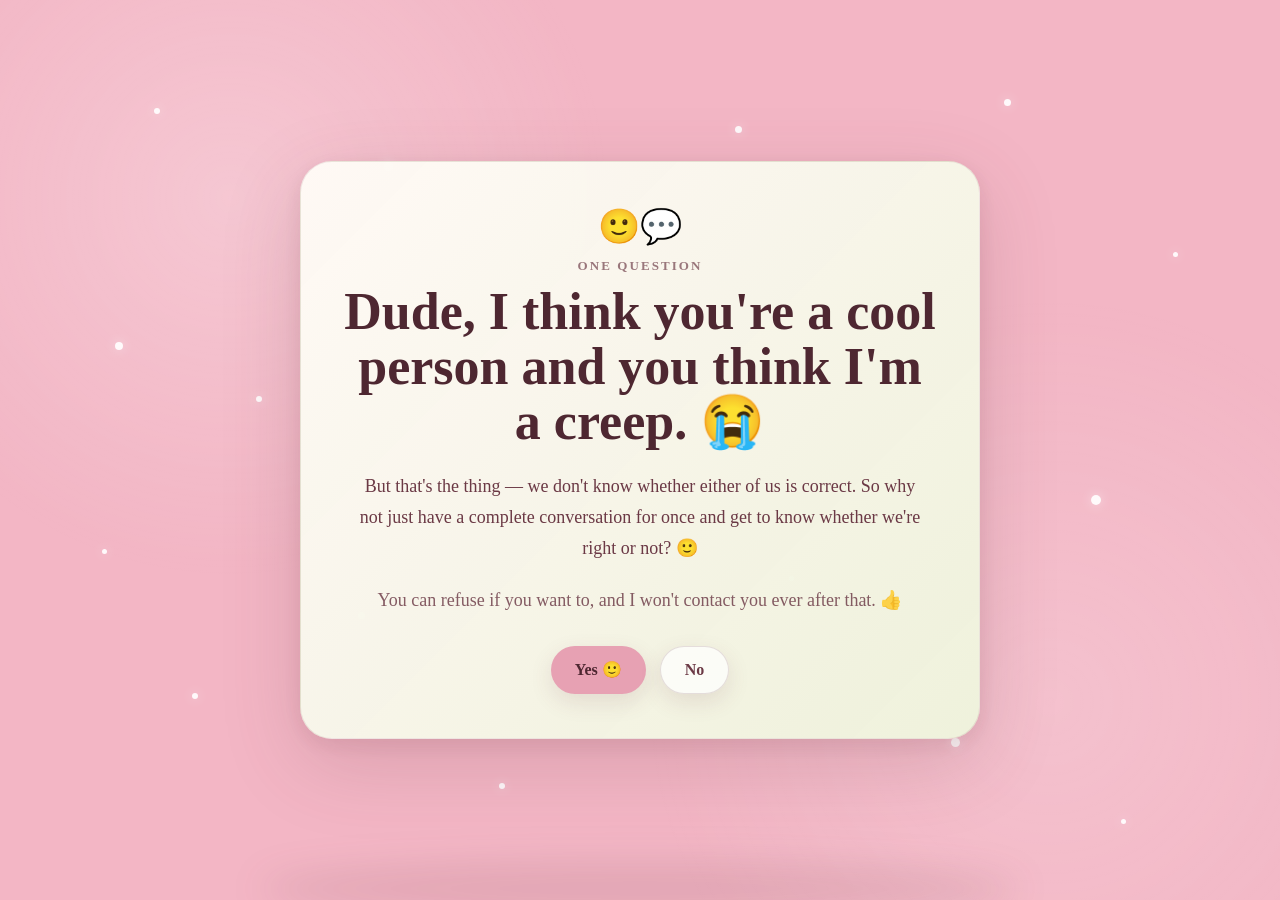
==== commit ee142ebf: "Update question.html" ====
--- a/question.html
+++ b/question.html
@@ -1,693 +1,504 @@
 <!doctype html>
 <html lang="en">
-
 <head>
-  <meta charset="utf-8">
-  <meta
-    name="viewport"
-    content="width=device-width,initial-scale=1"
-  >
-
-  <title>One question</title>
-
-  <link
-    rel="stylesheet"
-    href="style.css"
-  >
+<meta charset="utf-8">
+<meta name="viewport" content="width=device-width,initial-scale=1">
+<title>One question</title>
+<link rel="stylesheet" href="style.css">
 </head>
-
 <body>
 
-  <!-- ========================================
-       PAGE CONTENT
-       ======================================== -->
-
-  <div
-    class="page-layer"
-    id="pageLayer"
-  >
-
-    <!-- White floating dots -->
-
-    <span class="spark s1"></span>
-    <span class="spark s2"></span>
-    <span class="spark s3"></span>
-    <span class="spark s4"></span>
-    <span class="spark s5"></span>
-    <span class="spark s6"></span>
-    <span class="spark s7"></span>
-    <span class="spark s8"></span>
-    <span class="spark s9"></span>
-    <span class="spark s10"></span>
-    <span class="spark s11"></span>
-    <span class="spark s12"></span>
-    <span class="spark s13"></span>
-    <span class="spark s14"></span>
-    <span class="spark s15"></span>
-    <span class="spark s16"></span>
-    <span class="spark s17"></span>
-    <span class="spark s18"></span>
-
-
-    <!-- Main card -->
-
-    <main
-      class="card transition-page"
-      id="card"
-    >
-
-      <div class="icon">
-        🙂💬
+<audio id="yesSound" preload="auto">
+  <source src="crackers.mp3" type="audio/mpeg">
+</audio>
+
+<audio id="noSound" preload="auto">
+  <source src="sad-trombone.mp3" type="audio/mpeg">
+</audio>
+
+<div class="page-layer" id="pageLayer">
+
+  <span class="spark s1"></span><span class="spark s2"></span><span class="spark s3"></span>
+  <span class="spark s4"></span><span class="spark s5"></span>
+  <span class="spark s6"></span><span class="spark s7"></span><span class="spark s8"></span>
+  <span class="spark s9"></span><span class="spark s10"></span><span class="spark s11"></span>
+  <span class="spark s12"></span><span class="spark s13"></span><span class="spark s14"></span>
+  <span class="spark s15"></span><span class="spark s16"></span>
+  <span class="spark s17"></span><span class="spark s18"></span>
+
+  <main class="card transition-page" id="card">
+
+    <div class="icon">🙂💬</div>
+    <p class="eyebrow">One question</p>
+
+    <h1>
+      Dude, I think you're a cool person and you think I'm a creep. 😭
+    </h1>
+
+    <p>
+      But that's the thing — we don't know whether either of us is correct.
+      So why not just have a complete conversation for once and get to know
+      whether we're right or not? 🙂
+    </p>
+
+    <p class="small">
+      You can refuse if you want to, and I won't contact you ever after that. 👍
+    </p>
+
+    <div class="choice-row" id="choices">
+      <input type="button" id="yes1" value="Yes 🙂">
+      <input type="button" id="no1" class="secondary" value="No">
+    </div>
+
+    <div class="confirm-panel hidden" id="confirmPanel">
+      <div class="icon">🙂💭</div>
+      <h2>Please?</h2>
+
+      <p class="small">
+        Please? I'd genuinely like to talk. 🙂
+      </p>
+
+      <div class="choice-row">
+        <input type="button" id="yes2" value="Yes 🙂">
+        <input type="button" id="no2" class="secondary" value="No">
       </div>
-
-      <p class="eyebrow">
-        One question
-      </p>
-
-      <h1>
-        Dude, I think you're a cool person and you think I'm a creep. 😭
-      </h1>
-
-      <p>
-        But that's the thing — we don't know whether either of us is correct.
-        So why not just have a complete conversation for once and get to know
-        whether we're right or not? 🙂
-      </p>
-
-      <p class="small">
-        You can refuse if you want to, and I won't contact you ever after that. 👍
-      </p>
-
-
-      <!-- First choice -->
-
-      <div
-        class="choice-row"
-        id="choices"
-      >
-
-        <input
-          type="button"
-          id="yes1"
-          value="Yes 🙂"
-        >
-
-        <input
-          type="button"
-          id="no1"
-          value="No"
-          class="secondary"
-        >
-
-      </div>
-
-
-      <!-- Confirmation -->
-
-      <div
-        class="confirm-panel hidden"
-        id="confirmPanel"
-      >
-
-        <div class="icon">
-          🙂💭
-        </div>
-
-        <h2>
-          Please?
-        </h2>
-
-        <p class="small">
-          Please? I'd genuinely like to talk. 🙂
-        </p>
-
-        <div class="choice-row">
-
-          <input
-            type="button"
-            id="yes2"
-            value="Yes 🙂"
-          >
-
-          <input
-            type="button"
-            id="no2"
-            value="No"
-            class="secondary"
-          >
-
-        </div>
-
-      </div>
-
-    </main>
-
-  </div>
-
-
-  <!-- ========================================
-       CRAZY PAGE SWITCH
-       ======================================== -->
-
-  <div
-    class="page-switch"
-    id="pageSwitch"
-    aria-hidden="true"
-  >
-
-    <!-- giant diagonal sweep -->
-
-    <div class="switch-sheet sheet-one"></div>
-
-    <div class="switch-sheet sheet-two"></div>
-
-    <div class="switch-sheet sheet-three"></div>
-
-
-    <!-- center flash -->
-
-    <div class="switch-flash"></div>
-
-
-    <!-- spinning rings -->
-
-    <div class="switch-ring ring-one"></div>
-
-    <div class="switch-ring ring-two"></div>
-
-
-    <!-- little particles -->
-
-    <span class="switch-dot d1"></span>
-    <span class="switch-dot d2"></span>
-    <span class="switch-dot d3"></span>
-    <span class="switch-dot d4"></span>
-    <span class="switch-dot d5"></span>
-    <span class="switch-dot d6"></span>
-    <span class="switch-dot d7"></span>
-    <span class="switch-dot d8"></span>
-
-  </div>
-
-
-  <script>
-
-    /* ========================================
-       GOOGLE SHEETS ENDPOINT
-       ======================================== */
-
-    const ENDPOINT_URL =
-      "https://script.google.com/macros/s/AKfycbw-sdcDhrgUU0HNzFHpIhh6ylwt6ETy5D_y4J0iWmXOrVBKnoqeeenhJbI-KpSSsc1A/exec";
-
-
-    /* ========================================
-       CHOICE LOG
-       ======================================== */
-
-    const log = [];
-
-
-    function saveLog() {
-
-      localStorage.setItem(
-        "conversation_choice_log",
-        JSON.stringify(log)
-      );
-
-    }
-
-
-    function record(action) {
-
-      log.push({
-
-        action:
-          action,
-
-        time:
-          new Date().toISOString()
-
-      });
-
-      saveLog();
-
-    }
-
-
-    function firstChoiceValue() {
-
-      return log.some(
-        item =>
-          item.action === "first_yes"
+    </div>
+
+  </main>
+</div>
+
+<div class="page-edge-shadow"></div>
+
+<!-- Crazy page switch overlay -->
+<div class="page-switch" id="pageSwitch" aria-hidden="true">
+  <div class="switch-sheet sheet-one"></div>
+  <div class="switch-sheet sheet-two"></div>
+  <div class="switch-sheet sheet-three"></div>
+  <div class="switch-flash"></div>
+  <div class="switch-ring ring-one"></div>
+  <div class="switch-ring ring-two"></div>
+
+  <span class="switch-dot d1"></span>
+  <span class="switch-dot d2"></span>
+  <span class="switch-dot d3"></span>
+  <span class="switch-dot d4"></span>
+  <span class="switch-dot d5"></span>
+  <span class="switch-dot d6"></span>
+  <span class="switch-dot d7"></span>
+  <span class="switch-dot d8"></span>
+</div>
+
+<script>
+const ENDPOINT_URL =
+  "https://script.google.com/macros/s/AKfycbw-sdcDhrgUU0HNzFHpIhh6ylwt6ETy5D_y4J0iWmXOrVBKnoqeeenhJbI-KpSSsc1A/exec";
+
+const log = [];
+
+function saveLog() {
+  localStorage.setItem(
+    "conversation_choice_log",
+    JSON.stringify(log)
+  );
+}
+
+function record(action) {
+  log.push({
+    action,
+    time: new Date().toISOString()
+  });
+
+  saveLog();
+}
+
+function firstChoiceValue() {
+  return log.some(
+    item => item.action === "first_yes"
+  )
+    ? "Yes"
+    : (
+        log.some(
+          item => item.action === "first_no"
+        )
+          ? "No"
+          : ""
+      );
+}
+
+function secondChoiceValue() {
+  return log.some(
+    item => item.action === "second_yes"
+  )
+    ? "Yes"
+    : (
+        log.some(
+          item => item.action === "second_no"
+        )
+          ? "No"
+          : ""
+      );
+}
+
+function makePayload() {
+  return JSON.stringify({
+    timestamp:
+      new Date().toISOString(),
+
+    first_choice:
+      firstChoiceValue(),
+
+    second_choice:
+      secondChoiceValue(),
+
+    date:
+      "",
+
+    time:
+      "",
+
+    place:
+      "",
+
+    choice_log:
+      JSON.stringify(log)
+  });
+}
+
+function sendNoNo() {
+
+  const payload =
+    makePayload();
+
+  const blob =
+    new Blob(
+      [payload],
+      {
+        type:
+          "text/plain;charset=utf-8"
+      }
+    );
+
+  if (navigator.sendBeacon) {
+
+    const sent =
+      navigator.sendBeacon(
+        ENDPOINT_URL,
+        blob
+      );
+
+    if (sent) {
+      return Promise.resolve(true);
+    }
+  }
+
+  return fetch(
+    ENDPOINT_URL,
+    {
+      method:
+        "POST",
+
+      mode:
+        "no-cors",
+
+      headers: {
+        "Content-Type":
+          "text/plain;charset=utf-8"
+      },
+
+      body:
+        payload,
+
+      keepalive:
+        true
+    }
+  )
+  .then(
+    () => true
+  )
+  .catch(
+    error => {
+      console.error(
+        "No/No submission failed:",
+        error
+      );
+
+      return false;
+    }
+  );
+}
+
+
+function playYesSound() {
+
+  const audio =
+    document.getElementById(
+      "yesSound"
+    );
+
+  audio.pause();
+
+  audio.currentTime =
+    0;
+
+  audio.volume =
+    0.9;
+
+  audio.play().catch(
+    error =>
+      console.warn(
+        "Yes sound could not play:",
+        error
       )
-
-        ? "Yes"
-
-        : (
-          log.some(
-            item =>
-              item.action === "first_no"
-          )
-
-            ? "No"
-
-            : ""
+  );
+}
+
+
+function playNoSound() {
+
+  const audio =
+    document.getElementById(
+      "noSound"
+    );
+
+  audio.pause();
+
+  audio.currentTime =
+    0;
+
+  audio.volume =
+    0.9;
+
+  audio.play().catch(
+    error =>
+      console.warn(
+        "No sound could not play:",
+        error
+      )
+  );
+}
+
+
+function crazyPageSwitch(url) {
+
+  if (
+    document.body.classList.contains(
+      "switch-running"
+    )
+  ) {
+    return;
+  }
+
+  document.body.classList.add(
+    "switch-running"
+  );
+
+  const card =
+    document.getElementById(
+      "card"
+    );
+
+  const pageLayer =
+    document.getElementById(
+      "pageLayer"
+    );
+
+  const pageSwitch =
+    document.getElementById(
+      "pageSwitch"
+    );
+
+  card.classList.add(
+    "switch-impact"
+  );
+
+  setTimeout(
+    function () {
+
+      pageSwitch.classList.add(
+        "active"
+      );
+
+      void pageSwitch.offsetWidth;
+
+      pageLayer.classList.add(
+        "switching"
+      );
+
+    },
+    80
+  );
+
+  setTimeout(
+    function () {
+
+      window.location.href =
+        url;
+
+    },
+    1850
+  );
+}
+
+
+function go(url) {
+
+  document
+    .getElementById("card")
+    .classList.add(
+      "page-exit"
+    );
+
+  setTimeout(
+    () =>
+      window.location.href =
+        url,
+    400
+  );
+}
+
+
+document
+  .getElementById("yes1")
+  .addEventListener(
+    "click",
+    function () {
+
+      record(
+        "first_yes"
+      );
+
+      playYesSound();
+
+      crazyPageSwitch(
+        "schedule.html"
+      );
+
+    }
+  );
+
+
+document
+  .getElementById("no1")
+  .addEventListener(
+    "click",
+    function () {
+
+      record(
+        "first_no"
+      );
+
+      document
+        .getElementById(
+          "choices"
+        )
+        .classList.add(
+          "hidden"
         );
 
-    }
-
-
-    function secondChoiceValue() {
-
-      return log.some(
-        item =>
-          item.action === "second_yes"
-      )
-
-        ? "Yes"
-
-        : (
-          log.some(
-            item =>
-              item.action === "second_no"
-          )
-
-            ? "No"
-
-            : ""
+      document
+        .getElementById(
+          "confirmPanel"
+        )
+        .classList.remove(
+          "hidden"
         );
 
-    }
-
-
-    /* ========================================
-       GOOGLE SHEETS PAYLOAD
-       ======================================== */
-
-    function makePayload() {
-
-      return JSON.stringify({
-
-        timestamp:
-          new Date().toISOString(),
-
-        first_choice:
-          firstChoiceValue(),
-
-        second_choice:
-          secondChoiceValue(),
-
-        date:
-          "",
-
-        time:
-          "",
-
-        place:
-          "",
-
-        choice_log:
-          JSON.stringify(log)
-
-      });
-
-    }
-
-
-    /* ========================================
-       NO / NO SUBMISSION
-       ======================================== */
-
-    function sendNoNo() {
-
-      const payload =
-        makePayload();
-
-      const blob =
-        new Blob(
-          [payload],
-          {
-            type:
-              "text/plain;charset=utf-8"
-          }
+      const yesButton =
+        document.getElementById(
+          "yes2"
         );
 
-
-      if (
-        navigator.sendBeacon
-      ) {
-
-        const sent =
-          navigator.sendBeacon(
-            ENDPOINT_URL,
-            blob
-          );
-
-
-        if (sent) {
-
-          return Promise.resolve(
-            true
-          );
-
-        }
-
-      }
-
-
-      return fetch(
-        ENDPOINT_URL,
-        {
-
-          method:
-            "POST",
-
-          mode:
-            "no-cors",
-
-          headers: {
-            "Content-Type":
-              "text/plain;charset=utf-8"
-          },
-
-          body:
-            payload,
-
-          keepalive:
-            true
-
-        }
-      )
-
-        .then(
-          () => true
-        )
-
-        .catch(
-          error => {
-
-            console.error(
-              "No/No submission failed:",
-              error
-            );
-
-            return false;
-
-          }
+      yesButton.classList.remove(
+        "grow"
+      );
+
+      void yesButton.offsetWidth;
+
+      yesButton.classList.add(
+        "grow"
+      );
+
+    }
+  );
+
+
+document
+  .getElementById("yes2")
+  .addEventListener(
+    "click",
+    function () {
+
+      record(
+        "second_yes"
+      );
+
+      playYesSound();
+
+      crazyPageSwitch(
+        "schedule.html"
+      );
+
+    }
+  );
+
+
+document
+  .getElementById("no2")
+  .addEventListener(
+    "click",
+    async function () {
+
+      record(
+        "second_no"
+      );
+
+      playNoSound();
+
+      const button =
+        document.getElementById(
+          "no2"
         );
 
-    }
-
-
-    /* ========================================
-       CRAZY PAGE SWITCH
-       ======================================== */
-
-    function crazyPageSwitch(
-      destination
-    ) {
-
-      if (
-        document.body.classList.contains(
-          "switch-running"
-        )
-      ) {
-
-        return;
-
-      }
-
-
-      document.body.classList.add(
-        "switch-running"
-      );
-
-
-      const pageLayer =
-        document.getElementById(
-          "pageLayer"
-        );
-
-      const pageSwitch =
-        document.getElementById(
-          "pageSwitch"
-        );
+      button.disabled =
+        true;
+
+      button.value =
+        "Sending...";
+
+      await sendNoNo();
 
       const card =
         document.getElementById(
           "card"
         );
 
-
-      /*
-        Tiny impact when Yes is pressed.
-      */
-
       card.classList.add(
-        "switch-impact"
-      );
-
-
-      /*
-        Give the impact a fraction
-        of a second before the big
-        transition begins.
-      */
+        "page-exit"
+      );
 
       setTimeout(
         function () {
 
-          pageSwitch.classList.add(
-            "active"
+          card.classList.remove(
+            "page-exit"
           );
 
-          /*
-            Force browser repaint.
-          */
-
-          void pageSwitch.offsetWidth;
-
-          /*
-            Now distort the entire
-            existing page.
-          */
-
-          pageLayer.classList.add(
-            "switching"
+          card.classList.add(
+            "goodbye"
           );
 
-        },
-        80
-      );
-
-
-      /*
-        The schedule page appears only
-        after the visual transition is
-        completely finished.
-      */
-
-      setTimeout(
-        function () {
-
-          window.location.href =
-            destination;
-
-        },
-        1850
-      );
-
-    }
-
-
-    /* ========================================
-       NORMAL SMALL TRANSITION
-       ======================================== */
-
-    function go(url) {
-
-      document
-        .getElementById("card")
-        .classList
-        .add("page-exit");
-
-
-      setTimeout(
-        function () {
-
-          window.location.href =
-            url;
+          card.innerHTML =
+            '<div class="icon">👋🙂</div>' +
+            '<p class="eyebrow">Okay.</p>' +
+            '<h1>Okay, bye-bye.</h1>' +
+            '<p>Take care. 🙂</p>';
 
         },
         400
       );
 
     }
-
-
-    /* ========================================
-       FIRST YES
-       ======================================== */
-
-    document
-      .getElementById("yes1")
-      .addEventListener(
-        "click",
-        function () {
-
-          record(
-            "first_yes"
-          );
-
-          crazyPageSwitch(
-            "schedule.html"
-          );
-
-        }
-      );
-
-
-    /* ========================================
-       FIRST NO
-       ======================================== */
-
-    document
-      .getElementById("no1")
-      .addEventListener(
-        "click",
-        function () {
-
-          record(
-            "first_no"
-          );
-
-
-          document
-            .getElementById("choices")
-            .classList
-            .add("hidden");
-
-
-          document
-            .getElementById("confirmPanel")
-            .classList
-            .remove("hidden");
-
-
-          const yesButton =
-            document.getElementById(
-              "yes2"
-            );
-
-
-          yesButton.classList.remove(
-            "grow"
-          );
-
-
-          void yesButton.offsetWidth;
-
-
-          yesButton.classList.add(
-            "grow"
-          );
-
-        }
-      );
-
-
-    /* ========================================
-       SECOND YES
-       ======================================== */
-
-    document
-      .getElementById("yes2")
-      .addEventListener(
-        "click",
-        function () {
-
-          record(
-            "second_yes"
-          );
-
-          crazyPageSwitch(
-            "schedule.html"
-          );
-
-        }
-      );
-
-
-    /* ========================================
-       SECOND NO
-       ======================================== */
-
-    document
-      .getElementById("no2")
-      .addEventListener(
-        "click",
-        async function () {
-
-          record(
-            "second_no"
-          );
-
-
-          const button =
-            document.getElementById(
-              "no2"
-            );
-
-
-          button.disabled =
-            true;
-
-
-          button.value =
-            "Sending...";
-
-
-          await sendNoNo();
-
-
-          const card =
-            document.getElementById(
-              "card"
-            );
-
-
-          card.classList.add(
-            "page-exit"
-          );
-
-
-          setTimeout(
-            function () {
-
-              card.classList.remove(
-                "page-exit"
-              );
-
-
-              card.classList.add(
-                "goodbye"
-              );
-
-
-              card.innerHTML =
-                '<div class="icon">👋🙂</div>' +
-                '<p class="eyebrow">Okay.</p>' +
-                '<h1>Okay, bye-bye.</h1>' +
-                '<p>Take care. 🙂</p>';
-
-            },
-            400
-          );
-
-        }
-      );
-
-  </script>
+  );
+</script>
 
 </body>
 </html>
--- a/style.css
+++ b/style.css
@@ -1,280 +1,387 @@
-@import url('https://fonts.googleapis.com/css2?family=DM+Sans:wght@400;500;600;700&family=Playfair+Display:wght@500;600;700&display=swap');
+/* ========================================
+   ROOT
+   ======================================== */
 
 :root {
-  --pink: #f2d2d9;
-  --card: #f4f7ea;
-  --ink: #6b3945;
-  --muted: #80646b;
-  --accent: #cf7891;
-  --accent2: #df98aa;
-  --dark: #b9657e;
-  --line: #ba969e;
-}
+
+  --pink:
+    #f3b6c5;
+
+  --pink-soft:
+    #f7dbe2;
+
+  --pink-light:
+    #fdecef;
+
+  --burgundy:
+    #6b3945;
+
+  --burgundy-dark:
+    #4e2731;
+
+  --cream:
+    #fffaf6;
+
+  --cream-green:
+    #eef3dc;
+
+  --white:
+    #ffffff;
+
+  --shadow:
+    rgba(
+      107,
+      57,
+      69,
+      .16
+    );
+
+}
+
+
+/* ========================================
+   GLOBAL RESET
+   ======================================== */
 
 * {
-  box-sizing: border-box;
-}
+
+  box-sizing:
+    border-box;
+
+}
+
 
 html,
 body {
-  margin: 0;
-  min-height: 100%;
-  font-family: "DM Sans", system-ui, sans-serif;
-  color: var(--ink);
-}
+
+  width:
+    100%;
+
+  min-height:
+    100%;
+
+  margin:
+    0;
+
+  padding:
+    0;
+
+}
+
 
 body {
-  min-height: 100vh;
-  display: grid;
-  place-items: center;
-  padding: 22px;
-  overflow: hidden;
-  position: relative;
-  background: var(--pink);
-}
+
+  position:
+    relative;
+
+  overflow:
+    hidden;
+
+  display:
+    flex;
+
+  align-items:
+    center;
+
+  justify-content:
+    center;
+
+  min-height:
+    100vh;
+
+  background:
+    var(--pink);
+
+  color:
+    var(--burgundy);
+
+  font-family:
+    Georgia,
+    "Times New Roman",
+    serif;
+
+}
+
 
 /* ========================================
-   MAIN CARD
+   PAGE BACKGROUND
    ======================================== */
 
+body::before {
+
+  content:
+    "";
+
+  position:
+    fixed;
+
+  inset:
+    0;
+
+  background:
+    radial-gradient(
+      circle at 18% 22%,
+      rgba(
+        255,
+        255,
+        255,
+        .24
+      ),
+      transparent 30%
+    ),
+    radial-gradient(
+      circle at 82% 78%,
+      rgba(
+        255,
+        255,
+        255,
+        .16
+      ),
+      transparent 32%
+    );
+
+  pointer-events:
+    none;
+
+}
+
+
+.page-layer {
+
+  position:
+    relative;
+
+  width:
+    100%;
+
+  min-height:
+    100vh;
+
+  display:
+    flex;
+
+  align-items:
+    center;
+
+  justify-content:
+    center;
+
+  padding:
+    24px;
+
+  transition:
+    transform 1.5s cubic-bezier(
+      .78,
+      -.03,
+      .19,
+      1.05
+    ),
+    filter 1.5s ease,
+    opacity 1.5s ease;
+
+}
+
+
+/* ========================================
+   CARD
+   ======================================== */
+
 .card {
-  width: min(730px, 94vw);
-  padding: 44px 50px 42px;
-  text-align: center;
-  background: rgba(244, 247, 234, 0.95);
-  border: 1px solid rgba(107, 57, 69, 0.11);
-  border-radius: 30px;
-  box-shadow: 0 28px 90px rgba(91, 53, 62, 0.19);
-  backdrop-filter: blur(10px);
-  transform-origin: center;
-  animation: popIn 0.72s cubic-bezier(.17,.84,.29,1.18);
-  position: relative;
-  z-index: 2;
-}
-
-@keyframes popIn {
-  0% {
-    opacity: 0;
-    transform: scale(.72) translateY(30px);
-  }
-
-  65% {
-    opacity: 1;
-    transform: scale(1.035) translateY(-3px);
-  }
-
-  82% {
-    transform: scale(.985) translateY(1px);
-  }
-
-  100% {
-    transform: scale(1) translateY(0);
-  }
-}
-
-.page-exit {
-  animation: popOut .48s cubic-bezier(.76,0,.24,1) forwards !important;
-}
-
-@keyframes popOut {
-  0% {
-    opacity: 1;
-    transform: scale(1) rotate(0);
-  }
-
-  45% {
-    opacity: 1;
-    transform: scale(1.035) rotate(-.4deg);
-  }
-
-  100% {
-    opacity: 0;
-    transform: scale(.82) rotate(1deg) translateY(-16px);
-  }
-}
-
-
-/* ========================================
-   ICON
-   ======================================== */
+
+  position:
+    relative;
+
+  z-index:
+    20;
+
+  width:
+    min(
+      680px,
+      100%
+    );
+
+  padding:
+    48px 42px 44px;
+
+  background:
+    linear-gradient(
+      135deg,
+      rgba(
+        255,
+        250,
+        246,
+        .98
+      ),
+      rgba(
+        238,
+        243,
+        220,
+        .96
+      )
+    );
+
+  border:
+    1px solid
+    rgba(
+      107,
+      57,
+      69,
+      .10
+    );
+
+  border-radius:
+    32px;
+
+  box-shadow:
+    0 24px 80px
+    rgba(
+      107,
+      57,
+      69,
+      .18
+    ),
+    0 6px 20px
+    rgba(
+      107,
+      57,
+      69,
+      .10
+    );
+
+  text-align:
+    center;
+
+  transform:
+    translateY(0)
+    rotate(0deg);
+
+  transition:
+    transform .42s
+      cubic-bezier(
+        .2,
+        .9,
+        .25,
+        1
+      ),
+    box-shadow .42s ease,
+    opacity .42s ease,
+    filter .42s ease;
+
+}
+
 
 .icon {
-  font-size: 43px;
-  line-height: 1;
-  margin: 0 auto 13px;
-  animation:
-    iconPop
-    .8s
-    .12s
-    both
-    cubic-bezier(.17,.84,.29,1.25);
-}
-
-@keyframes iconPop {
-  from {
-    opacity: 0;
-    transform: scale(.4) rotate(-12deg);
-  }
-
-  to {
-    opacity: 1;
-    transform: scale(1) rotate(0);
-  }
-}
-
-
-/* ========================================
-   TYPOGRAPHY
-   ======================================== */
+
+  font-size:
+    34px;
+
+  line-height:
+    1;
+
+  margin-bottom:
+    14px;
+
+}
+
 
 .eyebrow {
-  margin: 0 0 9px;
-  text-transform: uppercase;
-  letter-spacing: .15em;
-  font-weight: 800;
-  color: var(--dark);
-  font-size: .75rem;
-}
+
+  margin:
+    0 0 10px;
+
+  font-size:
+    13px;
+
+  letter-spacing:
+    .16em;
+
+  text-transform:
+    uppercase;
+
+  font-weight:
+    700;
+
+  color:
+    rgba(
+      107,
+      57,
+      69,
+      .68
+    );
+
+}
+
 
 h1,
 h2 {
-  font-family:
-    "Playfair Display",
-    Georgia,
-    serif;
+
+  margin:
+    0;
 
   color:
-    var(--ink);
-}
+    var(--burgundy-dark);
+
+  font-weight:
+    700;
+
+}
+
 
 h1 {
+
   font-size:
     clamp(
-      2rem,
-      5.1vw,
-      3.25rem
+      30px,
+      5vw,
+      52px
     );
 
   line-height:
-    1.07;
+    1.06;
+
+}
+
+
+h2 {
+
+  font-size:
+    clamp(
+      28px,
+      4vw,
+      40px
+    );
+
+}
+
+
+.card > p:not(.eyebrow) {
 
   margin:
-    0 auto 18px;
-}
-
-h2 {
+    22px auto 0;
+
+  max-width:
+    570px;
+
   font-size:
-    2rem;
-
-  margin:
-    7px 0;
-}
-
-p {
-  max-width:
-    600px;
-
-  margin:
-    0 auto 21px;
-
-  color:
-    var(--muted);
+    18px;
+
+  line-height:
+    1.7;
+
+}
+
+
+.card .small {
 
   font-size:
-    1rem;
+    14px;
 
   line-height:
-    1.72;
-}
-
-.small {
-  font-size:
-    .92rem;
-}
-
-
-/* ========================================
-   EMOJI
-   ======================================== */
-
-.inline-emoji {
-  display:
-    inline-block;
-
-  animation:
-    wiggle
-    2.8s
-    ease-in-out
-    infinite;
-}
-
-@keyframes wiggle {
-
-  0%,
-  84%,
-  100% {
-    transform:
-      rotate(0)
-      scale(1);
-  }
-
-  88% {
-    transform:
-      rotate(-8deg)
-      scale(1.06);
-  }
-
-  92% {
-    transform:
-      rotate(8deg)
-      scale(1.08);
-  }
-
-  96% {
-    transform:
-      rotate(-4deg);
-  }
-}
-
-
-/* ========================================
-   FORMS
-   ======================================== */
-
-form {
-  display:
-    grid;
-
-  gap:
-    8px;
-
-  max-width:
-    430px;
-
-  margin:
-    24px auto 0;
-
-  text-align:
-    left;
-}
-
-label {
-  font-family:
-    "Playfair Display",
-    Georgia,
-    serif;
-
-  font-weight:
-    700;
-
-  color:
-    var(--ink);
-
-  font-size:
-    1rem;
-
-  margin-top:
-    3px;
+    1.55;
+
+  opacity:
+    .82;
+
 }
 
 
@@ -282,8 +389,35 @@
    BUTTONS
    ======================================== */
 
+.choice-row {
+
+  display:
+    flex;
+
+  justify-content:
+    center;
+
+  gap:
+    14px;
+
+  margin-top:
+    30px;
+
+  flex-wrap:
+    wrap;
+
+}
+
+
 input[type="button"],
 input[type="submit"] {
+
+  appearance:
+    none;
+
+  -webkit-appearance:
+    none;
+
   border:
     0;
 
@@ -291,435 +425,230 @@
     999px;
 
   padding:
-    14px 30px;
-
-  min-width:
-    135px;
+    14px 24px;
+
+  background:
+    #e7a1b3;
+
+  color:
+    #4e2731;
 
   font:
     inherit;
 
+  font-size:
+    16px;
+
   font-weight:
     700;
 
-  color:
-    #fff;
-
-  background:
-    linear-gradient(
-      135deg,
-      var(--accent),
-      var(--accent2)
-    );
-
   cursor:
     pointer;
 
   box-shadow:
-    0 9px
-    22px
-    rgba(194,111,135,.19);
+    0 8px 22px
+    rgba(
+      107,
+      57,
+      69,
+      .13
+    );
 
   transition:
     transform .18s ease,
     box-shadow .18s ease,
-    filter .18s ease;
-}
+    background .18s ease;
+
+}
+
 
 input[type="button"]:hover,
 input[type="submit"]:hover {
+
   transform:
-    translateY(-3px)
-    scale(1.025);
+    translateY(-2px)
+    scale(1.02);
 
   box-shadow:
-    0 14px
-    28px
-    rgba(194,111,135,.24);
-
-  filter:
-    saturate(1.04);
-}
+    0 12px 26px
+    rgba(
+      107,
+      57,
+      69,
+      .18
+    );
+
+}
+
 
 input[type="button"]:active,
 input[type="submit"]:active {
+
   transform:
-    scale(.97);
-}
+    translateY(1px)
+    scale(.985);
+
+}
+
 
 input.secondary {
+
   background:
-    #eadcdf;
+    rgba(
+      255,
+      255,
+      255,
+      .72
+    );
 
   color:
-    var(--ink);
-
-  box-shadow:
-    none;
-}
-
-input.secondary:hover {
-  background:
-    #e3d1d6;
-}
-
-
-/* ========================================
-   CHOICE ROW
-   ======================================== */
-
-.choice-row {
-  display:
-    flex;
-
-  justify-content:
-    center;
-
-  align-items:
-    center;
-
-  gap:
-    13px;
-
-  flex-wrap:
-    wrap;
-
-  margin-top:
-    20px;
-}
-
-
-/* ========================================
-   GROWING YES BUTTON
-   ======================================== */
-
-.grow {
-  animation:
-    yesGrow
-    .7s
-    cubic-bezier(.17,.84,.29,1.25)
-    forwards;
-}
-
-@keyframes yesGrow {
-
-  0% {
-    transform:
-      scale(1);
-  }
-
-  60% {
-    transform:
-      scale(1.33);
-  }
-
-  78% {
-    transform:
-      scale(1.22);
-  }
-
-  100% {
-    transform:
-      scale(1.25);
-  }
-}
-
-
-/* ========================================
-   HIDDEN
-   ======================================== */
+    var(--burgundy);
+
+  border:
+    1px solid
+    rgba(
+      107,
+      57,
+      69,
+      .16
+    );
+
+}
+
+
+input[type="button"]:disabled,
+input[type="submit"]:disabled {
+
+  cursor:
+    default;
+
+  opacity:
+    .7;
+
+}
+
 
 .hidden {
+
   display:
     none !important;
+
 }
 
 
 /* ========================================
-   CONFIRMATION PANEL
+   CONFIRM PANEL
    ======================================== */
 
 .confirm-panel {
+
+  margin-top:
+    26px;
+
+  padding-top:
+    20px;
+
+  border-top:
+    1px dashed
+    rgba(
+      107,
+      57,
+      69,
+      .20
+    );
+
+}
+
+
+.confirm-panel .icon {
+
+  font-size:
+    28px;
+
+}
+
+
+.confirm-panel p {
+
+  margin:
+    16px auto 0;
+
+}
+
+
+.confirm-panel .choice-row {
+
+  margin-top:
+    22px;
+
+}
+
+
+#yes2.grow {
+
   animation:
-    confirmIn
-    .48s
-    cubic-bezier(.17,.84,.29,1.15);
-}
-
-@keyframes confirmIn {
-
-  from {
-    opacity:
-      0;
-
-    transform:
-      translateY(15px)
-      scale(.95);
-  }
-
-  to {
-    opacity:
-      1;
-
-    transform:
-      none;
-  }
+    buttonGrow
+    .65s
+    cubic-bezier(
+      .2,
+      .9,
+      .25,
+      1.25
+    );
+
+}
+
+
+@keyframes buttonGrow {
+
+  0% {
+
+    transform:
+      scale(1);
+
+  }
+
+  45% {
+
+    transform:
+      scale(1.20);
+
+  }
+
+  72% {
+
+    transform:
+      scale(.96);
+
+  }
+
+  100% {
+
+    transform:
+      scale(1);
+
+  }
+
 }
 
 
 /* ========================================
-   HEART
+   MOVING BACKGROUND "HEY PRETTY"
    ======================================== */
 
-.heart {
-  display:
-    inline-block;
-
-  animation:
-    heartPulse
-    1.35s
-    ease-in-out
-    infinite;
-}
-
-@keyframes heartPulse {
-
-  0%,
-  100% {
-    transform:
-      scale(1);
-  }
-
-  50% {
-    transform:
-      scale(1.16);
-  }
-}
-
-
-/* ========================================
-   DATE + TIME
-   ======================================== */
-
-input[type="date"],
-select {
-  width:
-    100%;
-
-  padding:
-    14px 15px;
-
-  border:
-    1px solid
-    var(--line);
-
-  border-radius:
-    10px;
-
-  background:
-    rgba(255,255,255,.5);
-
-  color:
-    var(--ink);
-
-  font:
-    inherit;
-
-  outline:
-    none;
-
-  transition:
-    border-color .18s ease,
-    box-shadow .18s ease,
-    background .18s ease;
-}
-
-input[type="date"]:focus,
-select:focus {
-  border-color:
-    var(--dark);
-
-  background:
-    #fff;
-
-  box-shadow:
-    0 0 0 3px
-    rgba(217,140,159,.16);
-}
-
-form input[type="submit"] {
-  width:
-    100%;
-
-  margin-top:
-    8px;
-}
-
-
-/* ========================================
-   STATUS
-   ======================================== */
-
-.status {
-  margin-top:
-    18px;
-
-  font-size:
-    .91rem;
-
-  color:
-    var(--muted);
-}
-
-
-/* ========================================
-   GOODBYE
-   ======================================== */
-
-.goodbye {
-  animation:
-    goodbyeIn
-    .75s
-    cubic-bezier(.17,.84,.29,1.15);
-}
-
-@keyframes goodbyeIn {
-
-  from {
-    opacity:
-      0;
-
-    transform:
-      scale(.75)
-      rotate(-3deg);
-  }
-
-  to {
-    opacity:
-      1;
-
-    transform:
-      scale(1)
-      rotate(0);
-  }
-}
-
-
-/* ========================================
-   CCD
-   ======================================== */
-
-.meetup {
-  margin:
-    -6px auto 22px;
-
-  font-family:
-    "Playfair Display",
-    Georgia,
-    serif;
-
-  font-weight:
-    700;
-
-  color:
-    var(--ink);
-
-  letter-spacing:
-    .01em;
-}
-
-.meetup span {
-  display:
-    inline-block;
-
-  padding:
-    8px 16px;
-
-  border-radius:
-    999px;
-
-  background:
-    rgba(255,255,255,.36);
-
-  border:
-    1px solid
-    rgba(107,57,69,.08);
-
-  animation:
-    softFloat
-    2.6s
-    ease-in-out
-    infinite;
-}
-
-@keyframes softFloat {
-
-  0%,
-  100% {
-    transform:
-      translateY(0);
-  }
-
-  50% {
-    transform:
-      translateY(-2px);
-  }
-}
-
-
-/* ========================================
-   MOVING MULTILINGUAL BACKGROUND
-   ======================================== */
-
-.background-phrases {
+.pretty-word {
+
   position:
     fixed;
 
-  inset:
-    0;
-
   z-index:
-    1;
+    2;
 
   pointer-events:
     none;
 
-  overflow:
-    hidden;
-}
-
-.background-phrases .phrase {
-  position:
-    absolute;
-
-  display:
-    block;
-
-  white-space:
-    nowrap;
-
-  font-family:
-    "Playfair Display",
-    Georgia,
-    serif;
-
-  font-size:
-    clamp(
-      .72rem,
-      1vw,
-      .95rem
-    );
-
-  font-weight:
-    600;
-
-  letter-spacing:
-    .01em;
-
-  /*
-    Dark enough to be clearly visible.
-    Still lighter than the main card text.
-  */
+  user-select:
+    none;
 
   color:
     rgba(
@@ -731,904 +660,89 @@
 
   opacity:
     1 !important;
-}
-
-
-/* ========================================
-   INDIVIDUAL PHRASE POSITIONS
-   ======================================== */
-
-.ph1 {
-  top: 7%;
-  left: 7%;
-  --r: -7deg;
+
+  font-family:
+    Georgia,
+    "Times New Roman",
+    serif;
+
+  font-size:
+    clamp(
+      11px,
+      1.4vw,
+      16px
+    );
+
+  white-space:
+    nowrap;
+
   animation:
-    phraseFloat
-    10s
+    prettyFloat
+    var(--duration, 14s)
     ease-in-out
     infinite;
+
   animation-delay:
-    -1s;
-}
-
-.ph2 {
-  top: 16%;
-  left: 73%;
-  --r: 6deg;
-  animation:
-    phraseFloat
-    12s
-    ease-in-out
-    infinite;
-  animation-delay:
-    -4s;
-}
-
-.ph3 {
-  top: 26%;
-  left: 17%;
-  --r: 4deg;
-  animation:
-    phraseFloat
-    11s
-    ease-in-out
-    infinite;
-  animation-delay:
-    -2s;
-}
-
-.ph4 {
-  top: 35%;
-  left: 82%;
-  --r: -5deg;
-  animation:
-    phraseFloat
-    13s
-    ease-in-out
-    infinite;
-  animation-delay:
-    -6s;
-}
-
-.ph5 {
-  top: 48%;
-  left: 6%;
-  --r: 6deg;
-  animation:
-    phraseFloat
-    12s
-    ease-in-out
-    infinite;
-  animation-delay:
-    -3s;
-}
-
-.ph6 {
-  top: 57%;
-  left: 74%;
-  --r: -4deg;
-  animation:
-    phraseFloat
-    14s
-    ease-in-out
-    infinite;
-  animation-delay:
-    -5s;
-}
-
-.ph7 {
-  top: 71%;
-  left: 12%;
-  --r: -6deg;
-  animation:
-    phraseFloat
-    11s
-    ease-in-out
-    infinite;
-  animation-delay:
-    -2.5s;
-}
-
-.ph8 {
-  top: 83%;
-  left: 70%;
-  --r: 6deg;
-  animation:
-    phraseFloat
-    15s
-    ease-in-out
-    infinite;
-  animation-delay:
-    -4.5s;
-}
-
-.ph9 {
-  top: 10%;
-  left: 43%;
-  --r: -3deg;
-  animation:
-    phraseFloat
-    12s
-    ease-in-out
-    infinite;
-  animation-delay:
-    -5.5s;
-}
-
-.ph10 {
-  top: 91%;
-  left: 30%;
-  --r: 4deg;
-  animation:
-    phraseFloat
-    13s
-    ease-in-out
-    infinite;
-  animation-delay:
-    -1.5s;
-}
-
-.ph11 {
-  top: 42%;
-  left: 45%;
-  --r: -6deg;
-  animation:
-    phraseFloat
-    14s
-    ease-in-out
-    infinite;
-  animation-delay:
-    -6.5s;
-}
-
-.ph12 {
-  top: 66%;
-  left: 43%;
-  --r: 3deg;
-  animation:
-    phraseFloat
-    15s
-    ease-in-out
-    infinite;
-  animation-delay:
-    -3.5s;
-}
-
-.ph13 {
-  top: 23%;
-  left: 52%;
-  --r: 4deg;
-  animation:
-    phraseFloat
-    11s
-    ease-in-out
-    infinite;
-  animation-delay:
-    -7s;
-}
-
-.ph14 {
-  top: 78%;
-  left: 84%;
-  --r: -5deg;
-  animation:
-    phraseFloat
-    16s
-    ease-in-out
-    infinite;
-  animation-delay:
-    -4s;
-}
-
-.ph15 {
-  top: 6%;
-  left: 83%;
-  --r: 4deg;
-  animation:
-    phraseFloat
-    13s
-    ease-in-out
-    infinite;
-  animation-delay:
-    -2s;
-}
-
-.ph16 {
-  top: 92%;
-  left: 6%;
-  --r: -4deg;
-  animation:
-    phraseFloat
-    15s
-    ease-in-out
-    infinite;
-  animation-delay:
-    -5s;
-}
-
-.ph17 {
-  top: 53%;
-  left: 82%;
-  --r: 5deg;
-  animation:
-    phraseFloat
-    12s
-    ease-in-out
-    infinite;
-  animation-delay:
-    -3s;
-}
-
-.ph18 {
-  top: 31%;
-  left: 3%;
-  --r: -5deg;
-  animation:
-    phraseFloat
-    14s
-    ease-in-out
-    infinite;
-  animation-delay:
-    -1.5s;
-}
-
-.ph19 {
-  top: 13%;
-  left: 23%;
-  --r: 6deg;
-  animation:
-    phraseFloat
-    16s
-    ease-in-out
-    infinite;
-  animation-delay:
-    -6s;
-}
-
-.ph20 {
-  top: 61%;
-  left: 4%;
-  --r: -7deg;
-  animation:
-    phraseFloat
-    13s
-    ease-in-out
-    infinite;
-  animation-delay:
-    -7.5s;
-}
-
-
-/* ========================================
-   PHRASE MOVEMENT
-   ======================================== */
-
-@keyframes phraseFloat {
+    var(--delay, 0s);
+
+}
+
+
+@keyframes prettyFloat {
 
   0%,
   100% {
-    transform:
-      translate3d(0,0,0)
-      rotate(var(--r));
+
+    transform:
+      translate3d(
+        0,
+        0,
+        0
+      )
+      rotate(
+        var(--rot, 0deg)
+      );
+
   }
 
   50% {
-    transform:
-      translate3d(12px,-7px,0)
+
+    transform:
+      translate3d(
+        var(--dx, 20px),
+        var(--dy, -16px),
+        0
+      )
       rotate(
         calc(
-          var(--r) + 2deg
+          var(--rot, 0deg) + 3deg
         )
       );
-  }
+
+  }
+
 }
 
 
 /* ========================================
-   WHITE FLOATING DOTS
+   FLOATING DOTS / SPARKS
    ======================================== */
 
 .spark {
+
   position:
     fixed;
 
+  z-index:
+    3;
+
+  width:
+    var(--size, 8px);
+
+  height:
+    var(--size, 8px);
+
   border-radius:
-    50%;
-
-  background:
-    rgba(
-      255,
-      255,
-      255,
-      .50
-    );
-
-  pointer-events:
-    none;
-
-  z-index:
-    1;
-
-  animation:
-    float
-    7s
-    ease-in-out
-    infinite;
-}
-
-.spark.s1 {
-  top:
-    13%;
-
-  left:
-    23%;
-
-  width:
-    8px;
-
-  height:
-    8px;
-}
-
-.spark.s2 {
-  top:
-    31%;
-
-  left:
-    78%;
-
-  width:
-    13px;
-
-  height:
-    13px;
-
-  animation-delay:
-    -4s;
-}
-
-.spark.s3 {
-  top:
-    78%;
-
-  left:
-    11%;
-
-  width:
-    6px;
-
-  height:
-    6px;
-
-  animation-delay:
-    -2s;
-}
-
-.spark.s4 {
-  top:
-    68%;
-
-  left:
-    86%;
-
-  width:
-    9px;
-
-  height:
-    9px;
-
-  animation-delay:
-    -5s;
-}
-
-.spark.s5 {
-  top:
-    19%;
-
-  left:
-    60%;
-
-  width:
-    5px;
-
-  height:
-    5px;
-
-  animation-delay:
-    -3s;
-}
-
-
-/* Extra dots */
-
-.spark.s6 {
-  top:
-    8%;
-
-  left:
-    34%;
-
-  width:
-    5px;
-
-  height:
-    5px;
-
-  animation-duration:
-    8s;
-
-  animation-delay:
-    -2s;
-}
-
-.spark.s7 {
-  top:
-    18%;
-
-  left:
-    88%;
-
-  width:
-    7px;
-
-  height:
-    7px;
-
-  animation-duration:
-    10s;
-
-  animation-delay:
-    -6s;
-}
-
-.spark.s8 {
-  top:
-    27%;
-
-  left:
-    26%;
-
-  width:
-    4px;
-
-  height:
-    4px;
-
-  animation-duration:
-    6s;
-
-  animation-delay:
-    -1s;
-}
-
-.spark.s9 {
-  top:
-    44%;
-
-  left:
-    4%;
-
-  width:
-    7px;
-
-  height:
-    7px;
-
-  animation-duration:
-    9s;
-
-  animation-delay:
-    -5s;
-}
-
-.spark.s10 {
-  top:
-    48%;
-
-  left:
-    92%;
-
-  width:
-    5px;
-
-  height:
-    5px;
-
-  animation-duration:
-    7s;
-
-  animation-delay:
-    -3s;
-}
-
-.spark.s11 {
-  top:
-    61%;
-
-  left:
-    20%;
-
-  width:
-    4px;
-
-  height:
-    4px;
-
-  animation-duration:
-    11s;
-
-  animation-delay:
-    -7s;
-}
-
-.spark.s12 {
-  top:
-    73%;
-
-  left:
-    74%;
-
-  width:
-    8px;
-
-  height:
-    8px;
-
-  animation-duration:
-    8s;
-
-  animation-delay:
-    -4s;
-}
-
-.spark.s13 {
-  top:
-    84%;
-
-  left:
-    54%;
-
-  width:
-    5px;
-
-  height:
-    5px;
-
-  animation-duration:
-    10s;
-
-  animation-delay:
-    -8s;
-}
-
-.spark.s14 {
-  top:
-    92%;
-
-  left:
-    82%;
-
-  width:
-    4px;
-
-  height:
-    4px;
-
-  animation-duration:
-    7s;
-
-  animation-delay:
-    -2s;
-}
-
-.spark.s15 {
-  top:
-    11%;
-
-  left:
-    70%;
-
-  width:
-    6px;
-
-  height:
-    6px;
-
-  animation-duration:
-    9s;
-
-  animation-delay:
-    -5s;
-}
-
-.spark.s16 {
-  top:
-    38%;
-
-  left:
-    83%;
-
-  width:
-    4px;
-
-  height:
-    4px;
-
-  animation-duration:
-    12s;
-
-  animation-delay:
-    -9s;
-}
-
-.spark.s17 {
-  top:
-    77%;
-
-  left:
-    4%;
-
-  width:
-    6px;
-
-  height:
-    6px;
-
-  animation-duration:
-    8s;
-
-  animation-delay:
-    -6s;
-}
-
-.spark.s18 {
-  top:
-    56%;
-
-  left:
-    58%;
-
-  width:
-    4px;
-
-  height:
-    4px;
-
-  animation-duration:
-    10s;
-
-  animation-delay:
-    -3s;
-}
-
-
-@keyframes float {
-
-  0%,
-  100% {
-    transform:
-      translateY(0)
-      scale(1);
-
-    opacity:
-      .45;
-  }
-
-  50% {
-    transform:
-      translateY(-16px)
-      scale(1.18);
-
-    opacity:
-      .9;
-  }
-}
-
-
-/* ========================================
-   2D PAGE-STACK PULL SYSTEM
-   ======================================== */
-
-/*
-  question.html wraps the current page in
-  .page-layer. That entire wrapper becomes
-  the sheet that the airplane pulls away.
-*/
-
-.page-layer {
-  position:
-    fixed;
-
-  inset:
-    0;
-
-  overflow:
-    hidden;
-
-  background:
-    var(--pink);
-
-  transform:
-    translate3d(0,0,0);
-
-  transform-origin:
-    50% 50%;
-
-  z-index:
-    1;
-
-  will-change:
-    transform,
-    clip-path;
-}
-
-
-/*
-  Keep the card centered inside the full-screen
-  sheet instead of centering the sheet itself.
-*/
-
-.page-layer .card {
-  position:
-    absolute;
-
-  left:
-    50%;
-
-  top:
-    50%;
-
-  transform:
-    translate(
-      -50%,
-      -50%
-    );
-}
-
-
-/*
-  Because the card now uses translate(-50%, -50%)
-  for centering, use a matching pop-in animation.
-*/
-
-.page-layer .card {
-  animation-name:
-    popInPage;
-}
-
-
-@keyframes popInPage {
-
-  0% {
-    opacity:
-      0;
-
-    transform:
-      translate(-50%,-50%)
-      scale(.72)
-      translateY(30px);
-  }
-
-  65% {
-    opacity:
-      1;
-
-    transform:
-      translate(-50%,-50%)
-      scale(1.035)
-      translateY(-3px);
-  }
-
-  82% {
-    transform:
-      translate(-50%,-50%)
-      scale(.985)
-      translateY(1px);
-  }
-
-  100% {
-    transform:
-      translate(-50%,-50%)
-      scale(1)
-      translateY(0);
-  }
-}
-
-
-.page-layer .card.page-exit {
-  animation:
-    popOutPage
-    .48s
-    cubic-bezier(.76,0,.24,1)
-    forwards !important;
-}
-
-
-@keyframes popOutPage {
-
-  0% {
-    opacity:
-      1;
-
-    transform:
-      translate(-50%,-50%)
-      scale(1)
-      rotate(0);
-  }
-
-  45% {
-    opacity:
-      1;
-
-    transform:
-      translate(-50%,-50%)
-      scale(1.035)
-      rotate(-.4deg);
-  }
-
-  100% {
-    opacity:
-      0;
-
-    transform:
-      translate(-50%,-50%)
-      scale(.82)
-      rotate(1deg)
-      translateY(-16px);
-  }
-}
-
-
-/* ========================================
-   AIRPLANE / SLIDE-OUT TRANSITION
-   ======================================== */
-
-.plane-transition {
-  position:
-    fixed;
-
-  inset:
-    0;
-
-  z-index:
-    1000;
-
-  pointer-events:
-    none;
-
-  visibility:
-    hidden;
-
-  overflow:
-    hidden;
-}
-
-.plane-transition.active {
-  visibility:
-    visible;
-}
-
-
-/*
-  Bright diagonal clipping line.
-  This is where the airplane appears to
-  "catch" the sheet.
-*/
-
-.clip-line {
-  position:
-    absolute;
-
-  width:
-    170vw;
-
-  height:
-    5px;
-
-  left:
-    -35vw;
-
-  top:
     50%;
 
   background:
@@ -1640,630 +754,1902 @@
     );
 
   box-shadow:
-    0 0
-    18px
+    0 0 12px
     rgba(
       255,
       255,
       255,
-      .75
-    );
+      .55
+    );
+
+  pointer-events:
+    none;
+
+  animation:
+    sparkFloat
+    var(--duration, 7s)
+    ease-in-out
+    infinite;
+
+  animation-delay:
+    var(--delay, 0s);
+
+}
+
+
+@keyframes sparkFloat {
+
+  0%,
+  100% {
+
+    transform:
+      translate(
+        0,
+        0
+      )
+      scale(
+        1
+      );
+
+    opacity:
+      .65;
+
+  }
+
+  50% {
+
+    transform:
+      translate(
+        var(--move-x, 16px),
+        var(--move-y, -20px)
+      )
+      scale(
+        1.25
+      );
+
+    opacity:
+      1;
+
+  }
+
+}
+
+
+/* ========================================
+   SPARK POSITIONS
+   ======================================== */
+
+.s1 {
+
+  --size:
+    6px;
+
+  --duration:
+    6.5s;
+
+  --delay:
+    -.6s;
+
+  --move-x:
+    16px;
+
+  --move-y:
+    -22px;
+
+  top:
+    12%;
+
+  left:
+    12%;
+
+}
+
+
+.s2 {
+
+  --size:
+    9px;
+
+  --duration:
+    8s;
+
+  --delay:
+    -1.7s;
+
+  --move-x:
+    -20px;
+
+  --move-y:
+    14px;
+
+  top:
+    18%;
+
+  left:
+    30%;
+
+}
+
+
+.s3 {
+
+  --size:
+    7px;
+
+  --duration:
+    7.2s;
+
+  --delay:
+    -3s;
+
+  --move-x:
+    18px;
+
+  --move-y:
+    10px;
+
+  top:
+    11%;
+
+  right:
+    21%;
+
+}
+
+
+.s4 {
+
+  --size:
+    5px;
+
+  --duration:
+    5.8s;
+
+  --delay:
+    -2.4s;
+
+  --move-x:
+    -14px;
+
+  --move-y:
+    -16px;
+
+  top:
+    28%;
+
+  right:
+    8%;
+
+}
+
+
+.s5 {
+
+  --size:
+    8px;
+
+  --duration:
+    7.8s;
+
+  --delay:
+    -4s;
+
+  --move-x:
+    22px;
+
+  --move-y:
+    18px;
+
+  top:
+    38%;
+
+  left:
+    9%;
+
+}
+
+
+.s6 {
+
+  --size:
+    6px;
+
+  --duration:
+    6.2s;
+
+  --delay:
+    -1s;
+
+  --move-x:
+    -10px;
+
+  --move-y:
+    -24px;
+
+  top:
+    44%;
+
+  left:
+    20%;
+
+}
+
+
+.s7 {
+
+  --size:
+    10px;
+
+  --duration:
+    8.8s;
+
+  --delay:
+    -5.2s;
+
+  --move-x:
+    20px;
+
+  --move-y:
+    -10px;
+
+  top:
+    55%;
+
+  right:
+    14%;
+
+}
+
+
+.s8 {
+
+  --size:
+    5px;
+
+  --duration:
+    6.8s;
+
+  --delay:
+    -3.1s;
+
+  --move-x:
+    -18px;
+
+  --move-y:
+    20px;
+
+  top:
+    61%;
+
+  left:
+    8%;
+
+}
+
+
+.s9 {
+
+  --size:
+    7px;
+
+  --duration:
+    7.7s;
+
+  --delay:
+    -1.8s;
+
+  --move-x:
+    14px;
+
+  --move-y:
+    -12px;
+
+  top:
+    68%;
+
+  left:
+    28%;
+
+}
+
+
+.s10 {
+
+  --size:
+    6px;
+
+  --duration:
+    6.1s;
+
+  --delay:
+    -2.8s;
+
+  --move-x:
+    -22px;
+
+  --move-y:
+    12px;
+
+  top:
+    77%;
+
+  left:
+    15%;
+
+}
+
+
+.s11 {
+
+  --size:
+    9px;
+
+  --duration:
+    8.1s;
+
+  --delay:
+    -4.6s;
+
+  --move-x:
+    16px;
+
+  --move-y:
+    16px;
+
+  top:
+    82%;
+
+  right:
+    25%;
+
+}
+
+
+.s12 {
+
+  --size:
+    5px;
+
+  --duration:
+    6.6s;
+
+  --delay:
+    -2s;
+
+  --move-x:
+    -16px;
+
+  --move-y:
+    -18px;
+
+  top:
+    91%;
+
+  right:
+    12%;
+
+}
+
+
+.s13 {
+
+  --size:
+    7px;
+
+  --duration:
+    7.5s;
+
+  --delay:
+    -3.9s;
+
+  --move-x:
+    18px;
+
+  --move-y:
+    8px;
+
+  top:
+    14%;
+
+  right:
+    42%;
+
+}
+
+
+.s14 {
+
+  --size:
+    6px;
+
+  --duration:
+    8.6s;
+
+  --delay:
+    -6.4s;
+
+  --move-x:
+    -20px;
+
+  --move-y:
+    -8px;
+
+  top:
+    34%;
+
+  left:
+    43%;
+
+}
+
+
+.s15 {
+
+  --size:
+    9px;
+
+  --duration:
+    7s;
+
+  --delay:
+    -5s;
+
+  --move-x:
+    12px;
+
+  --move-y:
+    18px;
+
+  top:
+    48%;
+
+  right:
+    43%;
+
+}
+
+
+.s16 {
+
+  --size:
+    5px;
+
+  --duration:
+    6.9s;
+
+  --delay:
+    -2.2s;
+
+  --move-x:
+    -12px;
+
+  --move-y:
+    -22px;
+
+  top:
+    64%;
+
+  right:
+    38%;
+
+}
+
+
+.s17 {
+
+  --size:
+    7px;
+
+  --duration:
+    8.2s;
+
+  --delay:
+    -5.8s;
+
+  --move-x:
+    20px;
+
+  --move-y:
+    10px;
+
+  top:
+    76%;
+
+  left:
+    44%;
+
+}
+
+
+.s18 {
+
+  --size:
+    6px;
+
+  --duration:
+    7.4s;
+
+  --delay:
+    -3.6s;
+
+  --move-x:
+    -18px;
+
+  --move-y:
+    16px;
+
+  top:
+    87%;
+
+  left:
+    39%;
+
+}
+
+
+/* ========================================
+   FORM PAGE
+   ======================================== */
+
+form {
+
+  margin-top:
+    28px;
+
+  text-align:
+    left;
+
+}
+
+
+form label {
+
+  display:
+    block;
+
+  margin:
+    18px 0 8px;
+
+  font-size:
+    15px;
+
+  font-weight:
+    700;
+
+}
+
+
+form input[type="date"],
+form select {
+
+  width:
+    100%;
+
+  padding:
+    13px 15px;
+
+  border:
+    1px solid
+    rgba(
+      107,
+      57,
+      69,
+      .17
+    );
+
+  border-radius:
+    14px;
+
+  background:
+    rgba(
+      255,
+      255,
+      255,
+      .76
+    );
+
+  color:
+    var(--burgundy-dark);
+
+  font:
+    inherit;
+
+  font-size:
+    16px;
+
+  outline:
+    none;
+
+  transition:
+    border-color .2s ease,
+    box-shadow .2s ease;
+
+}
+
+
+form input[type="date"]:focus,
+form select:focus {
+
+  border-color:
+    rgba(
+      107,
+      57,
+      69,
+      .38
+    );
+
+  box-shadow:
+    0 0 0 4px
+    rgba(
+      231,
+      161,
+      179,
+      .20
+    );
+
+}
+
+
+form input[type="submit"] {
+
+  display:
+    block;
+
+  width:
+    100%;
+
+  margin-top:
+    26px;
+
+}
+
+
+/* ========================================
+   MEETUP
+   ======================================== */
+
+.meetup {
+
+  display:
+    inline-flex;
+
+  align-items:
+    center;
+
+  justify-content:
+    center;
+
+  margin:
+    22px auto 0;
+
+  padding:
+    11px 17px;
+
+  border-radius:
+    999px;
+
+  background:
+    rgba(
+      255,
+      255,
+      255,
+      .55
+    );
+
+  border:
+    1px solid
+    rgba(
+      107,
+      57,
+      69,
+      .10
+    );
+
+  font-size:
+    15px;
+
+}
+
+
+.status {
+
+  min-height:
+    24px;
+
+  margin:
+    18px 0 0;
+
+  text-align:
+    center;
+
+  font-size:
+    15px;
+
+  font-weight:
+    700;
+
+}
+
+
+/* ========================================
+   PAGE EXIT
+   ======================================== */
+
+.page-exit {
+
+  animation:
+    pageExit
+    .4s
+    forwards
+    cubic-bezier(
+      .7,
+      0,
+      .84,
+      .25
+    );
+
+}
+
+
+@keyframes pageExit {
+
+  to {
+
+    opacity:
+      0;
+
+    transform:
+      translateY(
+        -40px
+      )
+      rotate(
+        -2deg
+      )
+      scale(
+        .97
+      );
+
+    filter:
+      blur(
+        3px
+      );
+
+  }
+
+}
+
+
+.goodbye {
+
+  animation:
+    goodbyeIn
+    .55s
+    cubic-bezier(
+      .18,
+      .85,
+      .25,
+      1
+    );
+
+}
+
+
+@keyframes goodbyeIn {
+
+  from {
+
+    opacity:
+      0;
+
+    transform:
+      translateY(
+        22px
+      )
+      scale(
+        .96
+      );
+
+  }
+
+  to {
+
+    opacity:
+      1;
+
+    transform:
+      translateY(
+        0
+      )
+      scale(
+        1
+      );
+
+  }
+
+}
+
+
+/* ========================================
+   CRAZY PAGE SWITCH
+   ======================================== */
+
+.page-switch {
+
+  position:
+    fixed;
+
+  inset:
+    0;
+
+  z-index:
+    999;
+
+  pointer-events:
+    none;
+
+  visibility:
+    hidden;
+
+  overflow:
+    hidden;
+
+}
+
+
+.page-switch.active {
+
+  visibility:
+    visible;
+
+}
+
+
+/* ========================================
+   DIAGONAL SHEETS
+   ======================================== */
+
+.switch-sheet {
+
+  position:
+    absolute;
+
+  inset:
+    -50%;
 
   transform:
     translate(
-      120vw,
-      120vh
-    )
-    rotate(-34deg);
-
-  opacity:
-    0;
-}
-
-
-/*
-  Small shadow under the pulled sheet.
-*/
-
-.page-edge-shadow {
-  position:
-    absolute;
-
-  width:
-    180vw;
-
-  height:
-    12px;
-
-  left:
-    -40vw;
-
-  top:
-    50%;
+      120%,
+      120%
+    );
+
+  will-change:
+    transform;
+
+}
+
+
+.sheet-one {
+
+  background:
+    linear-gradient(
+      135deg,
+      #f7e8eb 0%,
+      #edccd5 46%,
+      #cf91a0 100%
+    );
+
+  clip-path:
+    polygon(
+      100% 29%,
+      100% 49%,
+      0 100%,
+      0 84%
+    );
+
+}
+
+
+.sheet-two {
+
+  background:
+    linear-gradient(
+      135deg,
+      #fffafd 0%,
+      #f8e5ea 48%,
+      #e6bbc7 100%
+    );
+
+  clip-path:
+    polygon(
+      100% 38%,
+      100% 58%,
+      0 100%,
+      0 82%
+    );
+
+}
+
+
+.sheet-three {
 
   background:
     rgba(
-      91,
-      53,
-      62,
-      .18
-    );
-
-  filter:
-    blur(6px);
-
-  transform:
-    translate(
-      120vw,
-      120vh
-    )
-    rotate(-34deg);
-
-  opacity:
-    0;
+      255,
+      255,
+      255,
+      .94
+    );
+
+  clip-path:
+    polygon(
+      100% 47%,
+      100% 52%,
+      0 100%,
+      0 96%
+    );
+
 }
 
 
 /* ========================================
-   AIRPLANE
+   SHEET MOVEMENT
    ======================================== */
 
-.plane {
-  position:
-    absolute;
-
-  left:
-    0;
-
-  top:
-    0;
-
-  width:
-    78px;
-
-  height:
-    78px;
-
-  transform:
-    translate(
-      110vw,
-      110vh
-    )
-    rotate(-35deg)
-    scale(.82);
-
-  will-change:
-    transform;
-
-  filter:
-    drop-shadow(
-      0 10px
-      13px
-      rgba(
-        91,
-        53,
-        62,
-        .28
-      )
-    );
-}
-
-
-.plane-icon {
-  position:
-    absolute;
-
-  inset:
-    0;
-
-  display:
-    grid;
-
-  place-items:
-    center;
-
-  font-size:
-    60px;
-
-  line-height:
-    1;
-}
-
-
-.plane-trail {
-  position:
-    absolute;
-
-  width:
-    185px;
-
-  height:
-    6px;
-
-  right:
-    53px;
-
-  top:
-    39px;
-
-  border-radius:
-    999px;
-
-  background:
-    linear-gradient(
-      90deg,
-      rgba(
-        255,
-        255,
-        255,
-        0
-      ),
-      rgba(
-        255,
-        255,
-        255,
-        .88
-      )
-    );
-
-  filter:
-    blur(1px);
-}
-
-
-/* ========================================
-   LITTLE HOOK MOMENT
-   ======================================== */
-
-.plane-clicked {
+.page-switch.active
+.sheet-one {
+
   animation:
-    tinyHook
-    .34s
-    ease-out
-    both !important;
-}
-
-
-@keyframes tinyHook {
-
-  0% {
-    transform:
-      translate(-50%,-50%)
-      scale(1);
-  }
-
-  60% {
-    transform:
-      translate(-50%,-50%)
-      scale(1.018);
-  }
-
-  100% {
-    transform:
-      translate(-50%,-50%)
-      scale(1);
-  }
-}
-
-
-/* ========================================
-   ACTUAL PAGE PULL
-   ======================================== */
-
-.page-layer.being-pulled {
-  animation:
-    sheetPull
-    2.15s
-    cubic-bezier(.45,0,.16,1)
-    forwards;
-}
-
-
-/*
-  0-40%:
-  Nothing happens to the page.
-
-  48-55%:
-  The diagonal clipping edge begins.
-
-  55-82%:
-  The page starts moving with the plane.
-
-  100%:
-  The entire sheet has been dragged
-  beyond the top-left corner.
-*/
-
-@keyframes sheetPull {
-
-  0% {
-
-    transform:
-      translate3d(0,0,0)
-      rotate(0deg)
-      scale(1);
-
-    clip-path:
-      polygon(
-        0 0,
-        100% 0,
-        100% 100%,
-        0 100%
-      );
-  }
-
-  40% {
-
-    transform:
-      translate3d(0,0,0)
-      rotate(0deg)
-      scale(1);
-
-    clip-path:
-      polygon(
-        0 0,
-        100% 0,
-        100% 100%,
-        0 100%
-      );
-  }
-
-  48% {
-
-    transform:
-      translate3d(0,0,0)
-      rotate(0deg)
-      scale(1);
-
-    clip-path:
-      polygon(
-        22% 0,
-        100% 0,
-        100% 100%,
-        0 100%
-      );
-  }
-
-  55% {
-
-    transform:
-      translate3d(
-        -3vw,
-        -3vh,
-        0
-      )
-      rotate(-1deg)
-      scale(1.005);
-
-    clip-path:
-      polygon(
-        42% 0,
-        100% 0,
-        100% 100%,
-        0 100%
-      );
-  }
-
-  68% {
-
-    transform:
-      translate3d(
-        -18vw,
-        -18vh,
-        0
-      )
-      rotate(-2.2deg)
-      scale(1.015);
-
-    clip-path:
-      polygon(
-        65% 0,
-        100% 0,
-        100% 100%,
-        0 100%
-      );
-  }
-
-  82% {
-
-    transform:
-      translate3d(
-        -55vw,
-        -55vh,
-        0
-      )
-      rotate(-3.4deg)
-      scale(1.04);
-
-    clip-path:
-      polygon(
-        88% 0,
-        100% 0,
-        100% 100%,
-        0 100%
-      );
-  }
-
-  100% {
-
-    transform:
-      translate3d(
-        -125vw,
-        -125vh,
-        0
-      )
-      rotate(-5deg)
-      scale(1.08);
-
-    clip-path:
-      polygon(
-        100% 0,
-        100% 0,
-        100% 100%,
-        100% 100%
-      );
-  }
-}
-
-
-/* ========================================
-   PLANE MOVEMENT
-   ======================================== */
-
-.plane-transition.active .plane {
-
-  animation:
-    planePull
-    2.15s
+    sheetOneSweep
+    1.05s
     cubic-bezier(
-      .28,
-      .08,
-      .16,
+      .66,
+      0,
+      .2,
       1
     )
     forwards;
-}
-
-
-@keyframes planePull {
-
-  0% {
-
-    transform:
-      translate(
-        110vw,
-        110vh
-      )
-      rotate(-35deg)
-      scale(.82);
-  }
-
-  30% {
-
-    transform:
-      translate(
-        76vw,
-        76vh
-      )
-      rotate(-35deg)
-      scale(.88);
-  }
-
-  /*
-    Plane reaches the page around here.
-  */
-
-  43% {
-
-    transform:
-      translate(
-        57vw,
-        57vh
-      )
-      rotate(-35deg)
-      scale(.94);
-  }
-
-  47% {
-
-    transform:
-      translate(
-        51vw,
-        51vh
-      )
-      rotate(-35deg)
-      scale(1.02);
-  }
-
-  /*
-    Hook point.
-  */
-
-  51% {
-
-    transform:
-      translate(
-        48vw,
-        48vh
-      )
-      rotate(-35deg)
-      scale(1.08);
-  }
-
-  /*
-    Now it drags the sheet.
-  */
-
-  67% {
-
-    transform:
-      translate(
-        22vw,
-        22vh
-      )
-      rotate(-35deg)
-      scale(1.08);
-  }
-
-  83% {
-
-    transform:
-      translate(
-        -18vw,
-        -18vh
-      )
-      rotate(-35deg)
-      scale(1.10);
-  }
-
-  100% {
-
-    transform:
-      translate(
-        -16vw,
-        -16vh
-      )
-      rotate(-35deg)
-      scale(1.12);
-  }
-}
-
-
-/* ========================================
-   CLIP LINE
-   ======================================== */
-
-.plane-transition.active .clip-line {
+
+}
+
+
+.page-switch.active
+.sheet-two {
 
   animation:
-    clipLineMove
-    2.15s
+    sheetTwoSweep
+    1.18s
+    .06s
     cubic-bezier(
-      .28,
-      .08,
-      .16,
+      .66,
+      0,
+      .2,
       1
     )
     forwards;
-}
-
-
-@keyframes clipLineMove {
-
-  0%,
-  42% {
-
-    transform:
-      translate(
-        110vw,
-        110vh
-      )
-      rotate(-34deg);
-
-    opacity:
-      0;
-  }
-
-  46% {
-
-    opacity:
-      1;
-  }
-
-  52% {
-
-    transform:
-      translate(
-        0,
-        0
-      )
-      rotate(-34deg);
-
-    opacity:
-      1;
-  }
-
-  100% {
-
-    transform:
-      translate(
-        -115vw,
-        -115vh
-      )
-      rotate(-34deg);
-
-    opacity:
-      0;
-  }
-}
-
-
-/* ========================================
-   PAGE EDGE SHADOW
-   ======================================== */
-
-.plane-transition.active .page-edge-shadow {
+
+}
+
+
+.page-switch.active
+.sheet-three {
 
   animation:
-    edgeShadowMove
-    2.15s
+    sheetThreeSweep
+    1.28s
+    .13s
     cubic-bezier(
-      .28,
-      .08,
-      .16,
+      .66,
+      0,
+      .2,
       1
     )
     forwards;
-}
-
-
-@keyframes edgeShadowMove {
-
-  0%,
-  42% {
+
+}
+
+
+@keyframes sheetOneSweep {
+
+  0% {
 
     transform:
       translate(
-        110vw,
-        110vh
-      )
-      rotate(-34deg);
+        120%,
+        120%
+      );
+
+  }
+
+  100% {
+
+    transform:
+      translate(
+        -8%,
+        -8%
+      );
+
+  }
+
+}
+
+
+@keyframes sheetTwoSweep {
+
+  0% {
+
+    transform:
+      translate(
+        130%,
+        130%
+      )
+      rotate(
+        1deg
+      );
+
+  }
+
+  100% {
+
+    transform:
+      translate(
+        -12%,
+        -12%
+      )
+      rotate(
+        1deg
+      );
+
+  }
+
+}
+
+
+@keyframes sheetThreeSweep {
+
+  0% {
+
+    transform:
+      translate(
+        140%,
+        140%
+      );
+
+  }
+
+  100% {
+
+    transform:
+      translate(
+        -15%,
+        -15%
+      );
+
+  }
+
+}
+
+
+/* ========================================
+   FLASH
+   ======================================== */
+
+.switch-flash {
+
+  position:
+    absolute;
+
+  left:
+    50%;
+
+  top:
+    50%;
+
+  width:
+    18px;
+
+  height:
+    18px;
+
+  transform:
+    translate(
+      -50%,
+      -50%
+    )
+    scale(
+      0
+    );
+
+  border-radius:
+    50%;
+
+  background:
+    rgba(
+      255,
+      255,
+      255,
+      .98
+    );
+
+  box-shadow:
+    0 0 90px
+    rgba(
+      255,
+      255,
+      255,
+      .92
+    );
+
+  opacity:
+    0;
+
+}
+
+
+.page-switch.active
+.switch-flash {
+
+  animation:
+    flashBurst
+    .72s
+    .35s
+    ease-out
+    forwards;
+
+}
+
+
+@keyframes flashBurst {
+
+  0% {
 
     opacity:
       0;
-  }
-
-  47% {
+
+    transform:
+      translate(
+        -50%,
+        -50%
+      )
+      scale(
+        0
+      );
+
+  }
+
+  18% {
 
     opacity:
-      .75;
-  }
-
-  52% {
+      1;
+
+  }
+
+  100% {
+
+    opacity:
+      0;
 
     transform:
       translate(
+        -50%,
+        -50%
+      )
+      scale(
+        140
+      );
+
+  }
+
+}
+
+
+/* ========================================
+   RINGS
+   ======================================== */
+
+.switch-ring {
+
+  position:
+    absolute;
+
+  left:
+    50%;
+
+  top:
+    50%;
+
+  width:
+    80px;
+
+  height:
+    80px;
+
+  margin:
+    -40px 0 0 -40px;
+
+  border:
+    2px solid
+    rgba(
+      255,
+      255,
+      255,
+      .88
+    );
+
+  border-radius:
+    50%;
+
+  opacity:
+    0;
+
+  transform:
+    scale(
+      .3
+    );
+
+}
+
+
+.page-switch.active
+.ring-one {
+
+  animation:
+    ringBurstOne
+    1s
+    .22s
+    ease-out
+    forwards;
+
+}
+
+
+.page-switch.active
+.ring-two {
+
+  animation:
+    ringBurstTwo
+    1.08s
+    .33s
+    ease-out
+    forwards;
+
+}
+
+
+@keyframes ringBurstOne {
+
+  0% {
+
+    opacity:
+      0;
+
+    transform:
+      scale(
+        .3
+      )
+      rotate(
+        0deg
+      );
+
+  }
+
+  12% {
+
+    opacity:
+      1;
+
+  }
+
+  100% {
+
+    opacity:
+      0;
+
+    transform:
+      scale(
+        7
+      )
+      rotate(
+        180deg
+      );
+
+  }
+
+}
+
+
+@keyframes ringBurstTwo {
+
+  0% {
+
+    opacity:
+      0;
+
+    transform:
+      scale(
+        .2
+      )
+      rotate(
+        0deg
+      );
+
+  }
+
+  15% {
+
+    opacity:
+      .8;
+
+  }
+
+  100% {
+
+    opacity:
+      0;
+
+    transform:
+      scale(
+        10
+      )
+      rotate(
+        -180deg
+      );
+
+  }
+
+}
+
+
+/* ========================================
+   PARTICLES
+   ======================================== */
+
+.switch-dot {
+
+  position:
+    absolute;
+
+  left:
+    50%;
+
+  top:
+    50%;
+
+  width:
+    10px;
+
+  height:
+    10px;
+
+  border-radius:
+    50%;
+
+  background:
+    #ffffff;
+
+  opacity:
+    0;
+
+  transform:
+    translate(
+      -50%,
+      -50%
+    )
+    scale(
+      .4
+    );
+
+}
+
+
+.page-switch.active
+.switch-dot {
+
+  animation:
+    particleBurst
+    .85s
+    .25s
+    ease-out
+    forwards;
+
+}
+
+
+.d1 {
+
+  --tx:
+    -44vw;
+
+  --ty:
+    -31vh;
+
+}
+
+
+.d2 {
+
+  --tx:
+    -28vw;
+
+  --ty:
+    35vh;
+
+}
+
+
+.d3 {
+
+  --tx:
+    42vw;
+
+  --ty:
+    -29vh;
+
+}
+
+
+.d4 {
+
+  --tx:
+    35vw;
+
+  --ty:
+    30vh;
+
+}
+
+
+.d5 {
+
+  --tx:
+    -41vw;
+
+  --ty:
+    8vh;
+
+}
+
+
+.d6 {
+
+  --tx:
+    24vw;
+
+  --ty:
+    43vh;
+
+}
+
+
+.d7 {
+
+  --tx:
+    -18vw;
+
+  --ty:
+    -42vh;
+
+}
+
+
+.d8 {
+
+  --tx:
+    10vw;
+
+  --ty:
+    -34vh;
+
+}
+
+
+@keyframes particleBurst {
+
+  0% {
+
+    opacity:
+      0;
+
+    transform:
+      translate(
+        -50%,
+        -50%
+      )
+      scale(
+        .4
+      );
+
+  }
+
+  10% {
+
+    opacity:
+      1;
+
+  }
+
+  100% {
+
+    opacity:
+      0;
+
+    transform:
+      translate(
+        var(--tx),
+        var(--ty)
+      )
+      scale(
+        .05
+      );
+
+  }
+
+}
+
+
+/* ========================================
+   PAGE WARP
+   ======================================== */
+
+.page-layer.switching {
+
+  animation:
+    pageWarp
+    1.7s
+    cubic-bezier(
+      .68,
+      -.04,
+      .18,
+      1
+    )
+    forwards;
+
+}
+
+
+@keyframes pageWarp {
+
+  0% {
+
+    transform:
+      translate3d(
+        0,
         0,
         0
       )
-      rotate(-34deg);
+      rotate(
+        0deg
+      )
+      scale(
+        1
+      );
+
+    filter:
+      blur(
+        0
+      );
 
     opacity:
-      .8;
+      1;
+
+  }
+
+  22% {
+
+    transform:
+      translate3d(
+        4vw,
+        -2vh,
+        0
+      )
+      rotate(
+        -1.2deg
+      )
+      scale(
+        1.015
+      );
+
+    filter:
+      blur(
+        .4px
+      );
+
+  }
+
+  52% {
+
+    transform:
+      translate3d(
+        -17vw,
+        -11vh,
+        0
+      )
+      rotate(
+        -4deg
+      )
+      scale(
+        .96
+      );
+
+    filter:
+      blur(
+        2px
+      );
+
   }
 
   100% {
 
     transform:
-      translate(
-        -115vw,
-        -115vh
-      )
-      rotate(-34deg);
+      translate3d(
+        -82vw,
+        -72vh,
+        0
+      )
+      rotate(
+        -18deg
+      )
+      scale(
+        .60
+      );
+
+    filter:
+      blur(
+        7px
+      );
 
     opacity:
-      0;
-  }
+      .05;
+
+  }
+
+}
+
+
+/* ========================================
+   CARD IMPACT
+   ======================================== */
+
+.card.switch-impact {
+
+  animation:
+    switchImpact
+    .62s
+    cubic-bezier(
+      .2,
+      1.4,
+      .25,
+      1
+    )
+    forwards;
+
+}
+
+
+@keyframes switchImpact {
+
+  0% {
+
+    transform:
+      translateY(
+        0
+      )
+      rotate(
+        0deg
+      )
+      scale(
+        1
+      );
+
+  }
+
+  25% {
+
+    transform:
+      translateY(
+        5px
+      )
+      rotate(
+        -.8deg
+      )
+      scale(
+        1.025
+      );
+
+  }
+
+  55% {
+
+    transform:
+      translateY(
+        -4px
+      )
+      rotate(
+        1.5deg
+      )
+      scale(
+        .985
+      );
+
+  }
+
+  100% {
+
+    transform:
+      translateY(
+        0
+      )
+      rotate(
+        0deg
+      )
+      scale(
+        1
+      );
+
+  }
+
+}
+
+
+/* ========================================
+   PAGE SWITCH SUPPORT
+   ======================================== */
+
+body.switch-running {
+
+  cursor:
+    wait;
+
+}
+
+
+body.switch-running
+.page-layer {
+
+  pointer-events:
+    none;
+
+}
+
+
+body.switch-running
+input {
+
+  pointer-events:
+    none;
+
+}
+
+
+/* ========================================
+   ADDITIONAL CARD MOTION
+   ======================================== */
+
+.transition-page {
+
+  will-change:
+    transform,
+    opacity,
+    filter;
+
+}
+
+
+/* ========================================
+   EDGE SHADOW
+   ======================================== */
+
+.page-edge-shadow {
+
+  position:
+    fixed;
+
+  left:
+    50%;
+
+  bottom:
+    -16px;
+
+  width:
+    min(
+      760px,
+      82vw
+    );
+
+  height:
+    55px;
+
+  transform:
+    translateX(
+      -50%
+    );
+
+  border-radius:
+    50%;
+
+  background:
+    rgba(
+      107,
+      57,
+      69,
+      .12
+    );
+
+  filter:
+    blur(
+      18px
+    );
+
+  pointer-events:
+    none;
+
+  z-index:
+    1;
+
+}
+
+
+/* ========================================
+   TYPOGRAPHY DETAILS
+   ======================================== */
+
+.card strong {
+
+  color:
+    var(--burgundy-dark);
+
+}
+
+
+.card em {
+
+  color:
+    rgba(
+      78,
+      39,
+      49,
+      .88
+    );
+
+}
+
+
+.card a {
+
+  color:
+    inherit;
+
+}
+
+
+/* ========================================
+   SPACING
+   ======================================== */
+
+.card p + p {
+
+  margin-top:
+    16px;
+
+}
+
+
+/* ========================================
+   SELECTION
+   ======================================== */
+
+::selection {
+
+  background:
+    rgba(
+      107,
+      57,
+      69,
+      .18
+    );
+
+  color:
+    var(--burgundy-dark);
+
 }
 
 
@@ -2271,66 +2657,123 @@
    MOBILE
    ======================================== */
 
-@media (max-width: 600px) {
+@media (
+  max-width: 700px
+) {
 
   body {
+
+    overflow:
+      hidden;
+
+  }
+
+  .page-layer {
+
     padding:
       16px;
+
   }
 
   .card {
+
     padding:
-      34px
-      24px
-      30px;
+      34px 23px 30px;
 
     border-radius:
-      24px;
+      25px;
+
   }
 
   h1 {
+
     font-size:
-      2rem;
-  }
-
-  .background-phrases .phrase {
+      clamp(
+        28px,
+        8vw,
+        40px
+      );
+
+  }
+
+  .card > p:not(.eyebrow) {
 
     font-size:
-      .64rem;
-
-    font-weight:
-      600;
-
-    color:
-      rgba(
-        107,
-        57,
-        69,
-        .48
-      ) !important;
-
-    opacity:
+      16px;
+
+    line-height:
+      1.6;
+
+  }
+
+  .choice-row {
+
+    gap:
+      10px;
+
+  }
+
+  input[type="button"],
+  input[type="submit"] {
+
+    padding:
+      13px 19px;
+
+    font-size:
+      15px;
+
+  }
+
+  .pretty-word {
+
+    font-size:
+      10px;
+
+  }
+
+  .page-edge-shadow {
+
+    bottom:
+      -10px;
+
+  }
+
+  .switch-ring {
+
+    width:
+      55px;
+
+    height:
+      55px;
+
+    margin:
+      -27.5px 0 0 -27.5px;
+
+  }
+
+}
+
+
+@media (
+  prefers-reduced-motion: reduce
+) {
+
+  *,
+  *::before,
+  *::after {
+
+    animation-duration:
+      .01ms !important;
+
+    animation-iteration-count:
       1 !important;
-  }
-
-  .plane {
-    width:
-      64px;
-
-    height:
-      64px;
-  }
-
-  .plane-icon {
-    font-size:
-      49px;
-  }
-
-  .plane-trail {
-    width:
-      145px;
-
-    right:
-      43px;
-  }
-}
+
+    transition-duration:
+      .01ms !important;
+
+    scroll-behavior:
+      auto !important;
+
+  }
+
+}
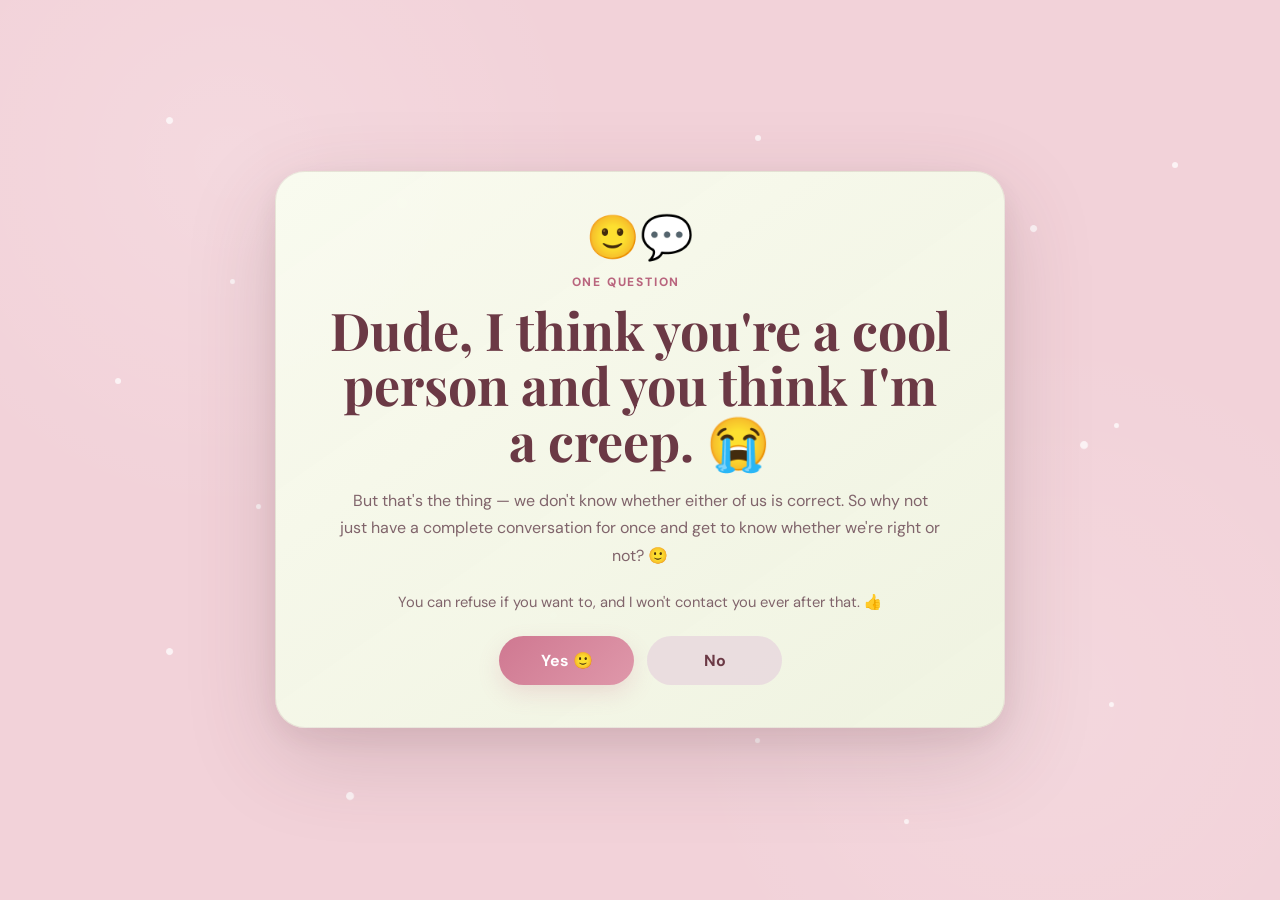
==== commit b463241c: "Update question.html" ====
--- a/question.html
+++ b/question.html
@@ -6,6 +6,7 @@
 <title>One question</title>
 <link rel="stylesheet" href="style.css">
 </head>
+
 <body>
 
 <audio id="yesSound" preload="auto">
@@ -15,6 +16,7 @@
 <audio id="noSound" preload="auto">
   <source src="sad-trombone.mp3" type="audio/mpeg">
 </audio>
+
 
 <div class="page-layer" id="pageLayer">
 
@@ -26,9 +28,11 @@
   <span class="spark s15"></span><span class="spark s16"></span>
   <span class="spark s17"></span><span class="spark s18"></span>
 
+
   <main class="card transition-page" id="card">
 
     <div class="icon">🙂💬</div>
+
     <p class="eyebrow">One question</p>
 
     <h1>
@@ -45,36 +49,83 @@
       You can refuse if you want to, and I won't contact you ever after that. 👍
     </p>
 
+
     <div class="choice-row" id="choices">
-      <input type="button" id="yes1" value="Yes 🙂">
-      <input type="button" id="no1" class="secondary" value="No">
+
+      <input
+        type="button"
+        id="yes1"
+        value="Yes 🙂"
+      >
+
+      <input
+        type="button"
+        id="no1"
+        class="secondary"
+        value="No"
+      >
+
     </div>
 
-    <div class="confirm-panel hidden" id="confirmPanel">
-      <div class="icon">🙂💭</div>
-      <h2>Please?</h2>
+
+    <div
+      class="confirm-panel hidden"
+      id="confirmPanel"
+    >
+
+      <div class="icon">
+        🙂💭
+      </div>
+
+      <h2>
+        Please?
+      </h2>
 
       <p class="small">
         Please? I'd genuinely like to talk. 🙂
       </p>
 
       <div class="choice-row">
-        <input type="button" id="yes2" value="Yes 🙂">
-        <input type="button" id="no2" class="secondary" value="No">
+
+        <input
+          type="button"
+          id="yes2"
+          value="Yes 🙂"
+        >
+
+        <input
+          type="button"
+          id="no2"
+          class="secondary"
+          value="No"
+        >
+
       </div>
+
     </div>
 
   </main>
+
 </div>
 
+
 <div class="page-edge-shadow"></div>
 
+
 <!-- Crazy page switch overlay -->
-<div class="page-switch" id="pageSwitch" aria-hidden="true">
+
+<div
+  class="page-switch"
+  id="pageSwitch"
+  aria-hidden="true"
+>
+
   <div class="switch-sheet sheet-one"></div>
   <div class="switch-sheet sheet-two"></div>
   <div class="switch-sheet sheet-three"></div>
+
   <div class="switch-flash"></div>
+
   <div class="switch-ring ring-one"></div>
   <div class="switch-ring ring-two"></div>
 
@@ -86,60 +137,203 @@
   <span class="switch-dot d6"></span>
   <span class="switch-dot d7"></span>
   <span class="switch-dot d8"></span>
+
 </div>
 
+
 <script>
+
+
+/* =========================================================
+   EXISTING GOOGLE SHEET
+   ========================================================= */
+
 const ENDPOINT_URL =
   "https://script.google.com/macros/s/AKfycbw-sdcDhrgUU0HNzFHpIhh6ylwt6ETy5D_y4J0iWmXOrVBKnoqeeenhJbI-KpSSsc1A/exec";
 
+
+/* =========================================================
+   NEW BUTTON TRACKING GOOGLE SHEET
+   ========================================================= */
+
+const BUTTON_TRACKING_URL =
+  "https://script.google.com/macros/s/AKfycbwGgKCH9ZY8o1vcft8Q_Gdc6lw4B5iM-5yNPKUksq7h2h8k-MPgNi_Sw30Tul0f59rZuw/exec";
+
+
+/* =========================================================
+   CHOICE LOG
+   ========================================================= */
+
 const log = [];
 
+
 function saveLog() {
+
   localStorage.setItem(
     "conversation_choice_log",
     JSON.stringify(log)
   );
-}
+
+}
+
 
 function record(action) {
+
   log.push({
+
     action,
-    time: new Date().toISOString()
+
+    time:
+      new Date().toISOString()
+
   });
 
   saveLog();
-}
+
+}
+
+
+/* =========================================================
+   BUTTON CLICK TRACKER
+   ========================================================= */
+
+function trackButtonClick(buttonName) {
+
+  try {
+
+    const data =
+      new URLSearchParams();
+
+    data.append(
+      "button",
+      buttonName
+    );
+
+
+    /*
+      Send the event to the completely separate
+      Google Apps Script.
+
+      This does NOT interact with the existing
+      response sheet.
+    */
+
+    const sent =
+      navigator.sendBeacon(
+        BUTTON_TRACKING_URL,
+        data
+      );
+
+
+    /*
+      Fallback for browsers where sendBeacon
+      cannot be used.
+    */
+
+    if (!sent) {
+
+      fetch(
+        BUTTON_TRACKING_URL,
+        {
+          method:
+            "POST",
+
+          mode:
+            "no-cors",
+
+          body:
+            data,
+
+          keepalive:
+            true
+        }
+      ).catch(
+        function(error) {
+
+          console.warn(
+            "Button tracking failed:",
+            error
+          );
+
+        }
+      );
+
+    }
+
+  } catch (error) {
+
+    console.warn(
+      "Button tracking error:",
+      error
+    );
+
+  }
+
+}
+
+
+/* =========================================================
+   FIRST CHOICE VALUE
+   ========================================================= */
 
 function firstChoiceValue() {
+
   return log.some(
-    item => item.action === "first_yes"
+    item =>
+      item.action === "first_yes"
   )
+
     ? "Yes"
+
     : (
         log.some(
-          item => item.action === "first_no"
+          item =>
+            item.action === "first_no"
         )
-          ? "No"
-          : ""
-      );
-}
+
+        ? "No"
+
+        : ""
+      );
+
+}
+
+
+/* =========================================================
+   SECOND CHOICE VALUE
+   ========================================================= */
 
 function secondChoiceValue() {
+
   return log.some(
-    item => item.action === "second_yes"
+    item =>
+      item.action === "second_yes"
   )
+
     ? "Yes"
+
     : (
         log.some(
-          item => item.action === "second_no"
+          item =>
+            item.action === "second_no"
         )
-          ? "No"
-          : ""
-      );
-}
+
+        ? "No"
+
+        : ""
+      );
+
+}
+
+
+/* =========================================================
+   EXISTING NO/NO PAYLOAD
+   ========================================================= */
 
 function makePayload() {
+
   return JSON.stringify({
+
     timestamp:
       new Date().toISOString(),
 
@@ -160,13 +354,21 @@
 
     choice_log:
       JSON.stringify(log)
+
   });
-}
+
+}
+
+
+/* =========================================================
+   EXISTING NO/NO GOOGLE SHEET SUBMISSION
+   ========================================================= */
 
 function sendNoNo() {
 
   const payload =
     makePayload();
+
 
   const blob =
     new Blob(
@@ -177,6 +379,7 @@
       }
     );
 
+
   if (navigator.sendBeacon) {
 
     const sent =
@@ -185,14 +388,20 @@
         blob
       );
 
+
     if (sent) {
+
       return Promise.resolve(true);
+
     }
+
   }
+
 
   return fetch(
     ENDPOINT_URL,
     {
+
       method:
         "POST",
 
@@ -200,8 +409,10 @@
         "no-cors",
 
       headers: {
+
         "Content-Type":
           "text/plain;charset=utf-8"
+
       },
 
       body:
@@ -209,23 +420,33 @@
 
       keepalive:
         true
+
     }
   )
+
   .then(
     () => true
   )
+
   .catch(
     error => {
+
       console.error(
         "No/No submission failed:",
         error
       );
 
       return false;
+
     }
   );
-}
-
+
+}
+
+
+/* =========================================================
+   YES SOUND
+   ========================================================= */
 
 function playYesSound() {
 
@@ -234,6 +455,7 @@
       "yesSound"
     );
 
+
   audio.pause();
 
   audio.currentTime =
@@ -241,6 +463,7 @@
 
   audio.volume =
     0.9;
+
 
   audio.play().catch(
     error =>
@@ -249,8 +472,13 @@
         error
       )
   );
-}
-
+
+}
+
+
+/* =========================================================
+   NO SOUND
+   ========================================================= */
 
 function playNoSound() {
 
@@ -259,6 +487,7 @@
       "noSound"
     );
 
+
   audio.pause();
 
   audio.currentTime =
@@ -266,6 +495,7 @@
 
   audio.volume =
     0.9;
+
 
   audio.play().catch(
     error =>
@@ -274,42 +504,56 @@
         error
       )
   );
-}
-
+
+}
+
+
+/* =========================================================
+   CRAZY PAGE SWITCH
+   ========================================================= */
 
 function crazyPageSwitch(url) {
+
 
   if (
     document.body.classList.contains(
       "switch-running"
     )
   ) {
+
     return;
+
   }
+
 
   document.body.classList.add(
     "switch-running"
   );
+
 
   const card =
     document.getElementById(
       "card"
     );
 
+
   const pageLayer =
     document.getElementById(
       "pageLayer"
     );
 
+
   const pageSwitch =
     document.getElementById(
       "pageSwitch"
     );
 
+
   card.classList.add(
     "switch-impact"
   );
 
+
   setTimeout(
     function () {
 
@@ -317,7 +561,9 @@
         "active"
       );
 
+
       void pageSwitch.offsetWidth;
+
 
       pageLayer.classList.add(
         "switching"
@@ -327,6 +573,7 @@
     80
   );
 
+
   setTimeout(
     function () {
 
@@ -336,8 +583,13 @@
     },
     1850
   );
-}
-
+
+}
+
+
+/* =========================================================
+   GENERIC PAGE TRANSITION
+   ========================================================= */
 
 function go(url) {
 
@@ -347,14 +599,20 @@
       "page-exit"
     );
 
+
   setTimeout(
     () =>
       window.location.href =
         url,
     400
   );
-}
-
+
+}
+
+
+/* =========================================================
+   FIRST YES
+   ========================================================= */
 
 document
   .getElementById("yes1")
@@ -362,11 +620,35 @@
     "click",
     function () {
 
+
+      /*
+        NEW TRACKING EVENT
+      */
+
+      trackButtonClick(
+        "First Yes"
+      );
+
+
+      /*
+        EXISTING CHOICE LOG
+      */
+
       record(
         "first_yes"
       );
 
+
+      /*
+        EXISTING SOUND
+      */
+
       playYesSound();
+
+
+      /*
+        EXISTING PAGE TRANSITION
+      */
 
       crazyPageSwitch(
         "schedule.html"
@@ -375,6 +657,10 @@
     }
   );
 
+
+/* =========================================================
+   FIRST NO
+   ========================================================= */
 
 document
   .getElementById("no1")
@@ -382,9 +668,28 @@
     "click",
     function () {
 
+
+      /*
+        NEW TRACKING EVENT
+      */
+
+      trackButtonClick(
+        "First No"
+      );
+
+
+      /*
+        EXISTING CHOICE LOG
+      */
+
       record(
         "first_no"
       );
+
+
+      /*
+        EXISTING UI
+      */
 
       document
         .getElementById(
@@ -394,6 +699,7 @@
           "hidden"
         );
 
+
       document
         .getElementById(
           "confirmPanel"
@@ -402,16 +708,24 @@
           "hidden"
         );
 
+
+      /*
+        Existing Yes button animation.
+      */
+
       const yesButton =
         document.getElementById(
           "yes2"
         );
 
+
       yesButton.classList.remove(
         "grow"
       );
 
+
       void yesButton.offsetWidth;
+
 
       yesButton.classList.add(
         "grow"
@@ -420,6 +734,10 @@
     }
   );
 
+
+/* =========================================================
+   SECOND YES
+   ========================================================= */
 
 document
   .getElementById("yes2")
@@ -427,11 +745,35 @@
     "click",
     function () {
 
+
+      /*
+        NEW TRACKING EVENT
+      */
+
+      trackButtonClick(
+        "Second Yes"
+      );
+
+
+      /*
+        EXISTING CHOICE LOG
+      */
+
       record(
         "second_yes"
       );
 
+
+      /*
+        EXISTING SOUND
+      */
+
       playYesSound();
+
+
+      /*
+        EXISTING PAGE TRANSITION
+      */
 
       crazyPageSwitch(
         "schedule.html"
@@ -440,6 +782,10 @@
     }
   );
 
+
+/* =========================================================
+   SECOND NO
+   ========================================================= */
 
 document
   .getElementById("no2")
@@ -447,49 +793,99 @@
     "click",
     async function () {
 
+
+      /*
+        NEW TRACKING EVENT
+
+        This happens BEFORE the page changes,
+        so the separate tracking sheet receives
+        the event.
+      */
+
+      trackButtonClick(
+        "Second No"
+      );
+
+
+      /*
+        EXISTING CHOICE LOG
+      */
+
       record(
         "second_no"
       );
 
+
+      /*
+        EXISTING SOUND
+      */
+
       playNoSound();
+
+
+      /*
+        Disable button immediately so it
+        cannot be clicked twice.
+      */
 
       const button =
         document.getElementById(
           "no2"
         );
 
+
       button.disabled =
         true;
 
+
       button.value =
         "Sending...";
 
+
+      /*
+        EXISTING NO/NO SHEET SUBMISSION
+      */
+
       await sendNoNo();
+
+
+      /*
+        EXISTING GOODBYE
+      */
 
       const card =
         document.getElementById(
           "card"
         );
 
+
       card.classList.add(
         "page-exit"
       );
 
+
       setTimeout(
         function () {
+
 
           card.classList.remove(
             "page-exit"
           );
 
+
           card.classList.add(
             "goodbye"
           );
 
+
           card.innerHTML =
+
             '<div class="icon">👋🙂</div>' +
+
             '<p class="eyebrow">Okay.</p>' +
+
             '<h1>Okay, bye-bye.</h1>' +
+
             '<p>Take care. 🙂</p>';
 
         },
@@ -498,6 +894,8 @@
 
     }
   );
+
+
 </script>
 
 </body>
--- a/style.css
+++ b/style.css
@@ -1,224 +1,922 @@
-/* ========================================
+@import url('https://fonts.googleapis.com/css2?family=DM+Sans:wght@400;500;600;700&family=Playfair+Display:wght@500;600;700&display=swap');
+
+
+/* =========================================================
    ROOT
-   ======================================== */
+   ========================================================= */
 
 :root {
-
-  --pink:
-    #f3b6c5;
-
-  --pink-soft:
-    #f7dbe2;
-
-  --pink-light:
-    #fdecef;
-
-  --burgundy:
-    #6b3945;
-
-  --burgundy-dark:
-    #4e2731;
-
-  --cream:
-    #fffaf6;
-
-  --cream-green:
-    #eef3dc;
-
-  --white:
-    #ffffff;
+  --pink: #f2d2d9;
+  --pink-deep: #e9b9c5;
+
+  --card: #f4f7ea;
+  --card-glow: rgba(244, 247, 234, .96);
+
+  --ink: #6b3945;
+  --muted: #80646b;
+
+  --accent: #cf7891;
+  --accent2: #df98aa;
+
+  --dark: #b9657e;
+  --line: #ba969e;
 
   --shadow:
+    0 28px 90px rgba(91, 53, 62, .18),
+    0 10px 30px rgba(91, 53, 62, .08);
+}
+
+
+/* =========================================================
+   RESET
+   ========================================================= */
+
+*,
+*::before,
+*::after {
+  box-sizing: border-box;
+}
+
+
+html,
+body {
+  width: 100%;
+  height: 100%;
+  margin: 0;
+}
+
+
+body {
+  min-height: 100vh;
+  min-height: 100svh;
+
+  position: relative;
+
+  display: grid;
+  place-items: center;
+
+  overflow: hidden;
+
+  padding: 0;
+
+  background:
+    radial-gradient(
+      circle at 18% 18%,
+      rgba(255,255,255,.16),
+      transparent 28%
+    ),
+    radial-gradient(
+      circle at 82% 78%,
+      rgba(255,255,255,.12),
+      transparent 30%
+    ),
+    var(--pink);
+
+  color: var(--ink);
+
+  font-family:
+    "DM Sans",
+    system-ui,
+    -apple-system,
+    BlinkMacSystemFont,
+    "Segoe UI",
+    sans-serif;
+
+  isolation: isolate;
+}
+
+
+/* =========================================================
+   PAGE LAYER
+   ========================================================= */
+
+.page-layer {
+  position: fixed;
+  inset: 0;
+
+  width: 100%;
+  height: 100%;
+
+  overflow: hidden;
+
+  display: grid;
+  place-items: center;
+
+  background: transparent;
+
+  z-index: 1;
+
+  transform:
+    translate3d(0, 0, 0);
+
+  transform-origin: center center;
+
+  will-change:
+    transform,
+    opacity,
+    filter;
+
+  backface-visibility: hidden;
+  -webkit-backface-visibility: hidden;
+}
+
+
+/* =========================================================
+   CARD
+   ========================================================= */
+
+.card {
+  position: relative;
+
+  width:
+    min(
+      730px,
+      calc(100vw - 36px)
+    );
+
+  max-height:
+    calc(100svh - 36px);
+
+  overflow:
+    auto;
+
+  padding:
+    44px
+    50px
+    42px;
+
+  margin: 0;
+
+  text-align: center;
+
+  background:
+    linear-gradient(
+      145deg,
+      rgba(249,251,239,.98),
+      rgba(239,244,225,.96)
+    );
+
+  border:
+    1px solid
+    rgba(107,57,69,.10);
+
+  border-radius:
+    30px;
+
+  box-shadow:
+    var(--shadow);
+
+  backdrop-filter:
+    blur(12px);
+
+  -webkit-backdrop-filter:
+    blur(12px);
+
+  z-index: 10;
+
+  transform:
+    translate3d(
+      0,
+      0,
+      0
+    );
+
+  transform-origin:
+    center center;
+
+  will-change:
+    transform,
+    opacity,
+    filter;
+
+  backface-visibility:
+    hidden;
+
+  -webkit-backface-visibility:
+    hidden;
+
+  animation:
+    cardEnter
+    .72s
+    cubic-bezier(
+      .22,
+      1,
+      .36,
+      1
+    )
+    both;
+}
+
+
+/* =========================================================
+   CARD ENTRANCE
+   ========================================================= */
+
+@keyframes cardEnter {
+
+  0% {
+    opacity: 0;
+
+    transform:
+      translate3d(
+        0,
+        28px,
+        0
+      )
+      scale(.965);
+  }
+
+  62% {
+    opacity: 1;
+
+    transform:
+      translate3d(
+        0,
+        -2px,
+        0
+      )
+      scale(1.008);
+  }
+
+  100% {
+    opacity: 1;
+
+    transform:
+      translate3d(
+        0,
+        0,
+        0
+      )
+      scale(1);
+  }
+}
+
+
+/* =========================================================
+   ICON
+   ========================================================= */
+
+.icon {
+  margin:
+    0
+    auto
+    13px;
+
+  font-size:
+    43px;
+
+  line-height:
+    1;
+
+  display:
+    block;
+
+  animation:
+    iconEnter
+    .72s
+    .06s
+    cubic-bezier(
+      .22,
+      1,
+      .36,
+      1
+    )
+    both;
+
+  transform-origin:
+    center center;
+}
+
+
+@keyframes iconEnter {
+
+  0% {
+    opacity: 0;
+
+    transform:
+      translateY(8px)
+      scale(.72)
+      rotate(-8deg);
+  }
+
+  70% {
+    opacity: 1;
+
+    transform:
+      translateY(-1px)
+      scale(1.04)
+      rotate(1deg);
+  }
+
+  100% {
+    opacity: 1;
+
+    transform:
+      translateY(0)
+      scale(1)
+      rotate(0);
+  }
+}
+
+
+/* =========================================================
+   TYPOGRAPHY
+   ========================================================= */
+
+.eyebrow {
+  margin:
+    0
+    0
+    9px;
+
+  text-transform:
+    uppercase;
+
+  letter-spacing:
+    .15em;
+
+  font-size:
+    .75rem;
+
+  font-weight:
+    800;
+
+  color:
+    var(--dark);
+}
+
+
+h1,
+h2 {
+  margin-top: 0;
+
+  font-family:
+    "Playfair Display",
+    Georgia,
+    serif;
+
+  color:
+    var(--ink);
+}
+
+
+h1 {
+  margin-bottom:
+    18px;
+
+  font-size:
+    clamp(
+      2rem,
+      5.1vw,
+      3.25rem
+    );
+
+  line-height:
+    1.07;
+}
+
+
+h2 {
+  margin:
+    7px
+    0;
+
+  font-size:
+    2rem;
+}
+
+
+p {
+  max-width:
+    600px;
+
+  margin:
+    0
+    auto
+    21px;
+
+  color:
+    var(--muted);
+
+  font-size:
+    1rem;
+
+  line-height:
+    1.72;
+}
+
+
+.small {
+  font-size:
+    .92rem;
+}
+
+
+strong {
+  color:
+    var(--ink);
+}
+
+
+/* =========================================================
+   INLINE EMOJI
+   ========================================================= */
+
+.inline-emoji {
+  display:
+    inline-block;
+
+  transform-origin:
+    center;
+
+  animation:
+    emojiWiggle
+    2.8s
+    ease-in-out
+    infinite;
+}
+
+
+@keyframes emojiWiggle {
+
+  0%,
+  84%,
+  100% {
+    transform:
+      rotate(0)
+      scale(1);
+  }
+
+  88% {
+    transform:
+      rotate(-7deg)
+      scale(1.05);
+  }
+
+  92% {
+    transform:
+      rotate(7deg)
+      scale(1.08);
+  }
+
+  96% {
+    transform:
+      rotate(-3deg)
+      scale(1.02);
+  }
+}
+
+
+/* =========================================================
+   CHOICE ROW
+   ========================================================= */
+
+.choice-row {
+  display:
+    flex;
+
+  justify-content:
+    center;
+
+  align-items:
+    center;
+
+  gap:
+    13px;
+
+  flex-wrap:
+    wrap;
+
+  margin-top:
+    20px;
+}
+
+
+/* =========================================================
+   BUTTONS
+   ========================================================= */
+
+input[type="button"],
+input[type="submit"] {
+  appearance: none;
+  -webkit-appearance: none;
+
+  min-width:
+    135px;
+
+  padding:
+    14px
+    30px;
+
+  border:
+    0;
+
+  border-radius:
+    999px;
+
+  font:
+    inherit;
+
+  font-weight:
+    700;
+
+  color:
+    #fff;
+
+  background:
+    linear-gradient(
+      135deg,
+      var(--accent),
+      var(--accent2)
+    );
+
+  cursor:
+    pointer;
+
+  box-shadow:
+    0 9px
+    22px
+    rgba(
+      194,
+      111,
+      135,
+      .19
+    );
+
+  transition:
+    transform .22s cubic-bezier(
+      .22,
+      1,
+      .36,
+      1
+    ),
+    box-shadow .22s ease,
+    filter .22s ease,
+    background .22s ease;
+
+  will-change:
+    transform;
+}
+
+
+input[type="button"]:hover,
+input[type="submit"]:hover {
+  transform:
+    translate3d(
+      0,
+      -2px,
+      0
+    )
+    scale(1.018);
+
+  box-shadow:
+    0 14px
+    28px
+    rgba(
+      194,
+      111,
+      135,
+      .24
+    );
+
+  filter:
+    saturate(1.04);
+}
+
+
+input[type="button"]:active,
+input[type="submit"]:active {
+  transform:
+    translate3d(
+      0,
+      1px,
+      0
+    )
+    scale(.985);
+}
+
+
+input.secondary {
+  background:
+    rgba(
+      234,
+      220,
+      223,
+      .96
+    );
+
+  color:
+    var(--ink);
+
+  box-shadow:
+    none;
+}
+
+
+input.secondary:hover {
+  background:
+    rgba(
+      227,
+      209,
+      214,
+      1
+    );
+
+  box-shadow:
+    0 8px
+    20px
     rgba(
       107,
       57,
       69,
-      .16
-    );
-
-}
-
-
-/* ========================================
-   GLOBAL RESET
-   ======================================== */
-
-* {
-
-  box-sizing:
-    border-box;
-
-}
-
-
-html,
-body {
-
+      .08
+    );
+}
+
+
+input:disabled {
+  opacity:
+    .65;
+
+  cursor:
+    default;
+}
+
+
+/* =========================================================
+   HIDDEN
+   ========================================================= */
+
+.hidden {
+  display:
+    none !important;
+}
+
+
+/* =========================================================
+   SECOND QUESTION
+   ========================================================= */
+
+.confirm-panel {
+  margin-top:
+    15px;
+
+  animation:
+    confirmEnter
+    .48s
+    cubic-bezier(
+      .22,
+      1,
+      .36,
+      1
+    )
+    both;
+}
+
+
+@keyframes confirmEnter {
+
+  0% {
+    opacity: 0;
+
+    transform:
+      translate3d(
+        0,
+        14px,
+        0
+      )
+      scale(.97);
+  }
+
+  100% {
+    opacity: 1;
+
+    transform:
+      translate3d(
+        0,
+        0,
+        0
+      )
+      scale(1);
+  }
+}
+
+
+.grow {
+  animation:
+    yesGrow
+    .58s
+    cubic-bezier(
+      .22,
+      1,
+      .36,
+      1
+    )
+    both;
+}
+
+
+@keyframes yesGrow {
+
+  0% {
+    transform:
+      scale(1);
+  }
+
+  58% {
+    transform:
+      scale(1.16);
+  }
+
+  100% {
+    transform:
+      scale(1.10);
+  }
+}
+
+
+/* =========================================================
+   HEART
+   ========================================================= */
+
+.heart {
+  display:
+    inline-block;
+
+  animation:
+    heartPulse
+    1.5s
+    ease-in-out
+    infinite;
+}
+
+
+@keyframes heartPulse {
+
+  0%,
+  100% {
+    transform:
+      scale(1);
+  }
+
+  50% {
+    transform:
+      scale(1.12);
+  }
+}
+
+
+/* =========================================================
+   FORM
+   ========================================================= */
+
+form {
+  display:
+    grid;
+
+  gap:
+    8px;
+
+  width:
+    min(
+      430px,
+      100%
+    );
+
+  margin:
+    24px
+    auto
+    0;
+
+  text-align:
+    left;
+}
+
+
+label {
+  margin-top:
+    3px;
+
+  font-family:
+    "Playfair Display",
+    Georgia,
+    serif;
+
+  font-size:
+    1rem;
+
+  font-weight:
+    700;
+
+  color:
+    var(--ink);
+}
+
+
+input[type="date"],
+select {
   width:
     100%;
 
   min-height:
-    100%;
-
-  margin:
-    0;
+    48px;
 
   padding:
-    0;
-
-}
-
-
-body {
-
-  position:
-    relative;
-
-  overflow:
-    hidden;
-
-  display:
-    flex;
-
-  align-items:
-    center;
-
-  justify-content:
-    center;
-
-  min-height:
-    100vh;
+    13px
+    15px;
+
+  border:
+    1px solid
+    var(--line);
+
+  border-radius:
+    11px;
+
+  outline:
+    none;
 
   background:
-    var(--pink);
+    rgba(
+      255,
+      255,
+      255,
+      .56
+    );
 
   color:
-    var(--burgundy);
-
-  font-family:
-    Georgia,
-    "Times New Roman",
-    serif;
-
-}
-
-
-/* ========================================
-   PAGE BACKGROUND
-   ======================================== */
-
-body::before {
-
-  content:
-    "";
-
-  position:
-    fixed;
-
-  inset:
-    0;
+    var(--ink);
+
+  font:
+    inherit;
+
+  transition:
+    border-color .20s ease,
+    box-shadow .20s ease,
+    background .20s ease;
+}
+
+
+input[type="date"]:focus,
+select:focus {
+  border-color:
+    var(--dark);
 
   background:
-    radial-gradient(
-      circle at 18% 22%,
-      rgba(
-        255,
-        255,
-        255,
-        .24
-      ),
-      transparent 30%
-    ),
-    radial-gradient(
-      circle at 82% 78%,
-      rgba(
-        255,
-        255,
-        255,
-        .16
-      ),
-      transparent 32%
-    );
-
-  pointer-events:
-    none;
-
-}
-
-
-.page-layer {
-
-  position:
-    relative;
-
+    #fff;
+
+  box-shadow:
+    0 0 0 3px
+    rgba(
+      217,
+      140,
+      159,
+      .15
+    );
+}
+
+
+form input[type="submit"] {
   width:
     100%;
 
-  min-height:
-    100vh;
-
+  margin-top:
+    8px;
+}
+
+
+/* =========================================================
+   MEETUP
+   ========================================================= */
+
+.meetup {
+  margin:
+    -6px
+    auto
+    22px;
+
+  font-family:
+    "Playfair Display",
+    Georgia,
+    serif;
+
+  font-weight:
+    700;
+
+  color:
+    var(--ink);
+
+  letter-spacing:
+    .01em;
+}
+
+
+.meetup span {
   display:
-    flex;
-
-  align-items:
-    center;
-
-  justify-content:
-    center;
+    inline-block;
 
   padding:
-    24px;
-
-  transition:
-    transform 1.5s cubic-bezier(
-      .78,
-      -.03,
-      .19,
-      1.05
-    ),
-    filter 1.5s ease,
-    opacity 1.5s ease;
-
-}
-
-
-/* ========================================
-   CARD
-   ======================================== */
-
-.card {
-
-  position:
-    relative;
-
-  z-index:
-    20;
-
-  width:
-    min(
-      680px,
-      100%
-    );
-
-  padding:
-    48px 42px 44px;
-
-  background:
-    linear-gradient(
-      135deg,
-      rgba(
-        255,
-        250,
-        246,
-        .98
-      ),
-      rgba(
-        238,
-        243,
-        220,
-        .96
-      )
-    );
+    8px
+    16px;
 
   border:
     1px solid
@@ -226,272 +924,441 @@
       107,
       57,
       69,
-      .10
+      .08
     );
 
   border-radius:
-    32px;
-
-  box-shadow:
-    0 24px 80px
+    999px;
+
+  background:
     rgba(
-      107,
-      57,
-      69,
-      .18
-    ),
-    0 6px 20px
-    rgba(
-      107,
-      57,
-      69,
-      .10
-    );
-
-  text-align:
-    center;
-
-  transform:
-    translateY(0)
-    rotate(0deg);
-
-  transition:
-    transform .42s
-      cubic-bezier(
-        .2,
-        .9,
-        .25,
-        1
-      ),
-    box-shadow .42s ease,
-    opacity .42s ease,
-    filter .42s ease;
-
-}
-
-
-.icon {
+      255,
+      255,
+      255,
+      .38
+    );
+
+  animation:
+    softFloat
+    3s
+    ease-in-out
+    infinite;
+}
+
+
+@keyframes softFloat {
+
+  0%,
+  100% {
+    transform:
+      translate3d(
+        0,
+        0,
+        0
+      );
+  }
+
+  50% {
+    transform:
+      translate3d(
+        0,
+        -2px,
+        0
+      );
+  }
+}
+
+
+/* =========================================================
+   STATUS
+   ========================================================= */
+
+.status {
+  min-height:
+    22px;
+
+  margin-top:
+    18px;
 
   font-size:
-    34px;
+    .91rem;
+
+  color:
+    var(--muted);
+}
+
+
+/* =========================================================
+   GOODBYE
+   ========================================================= */
+
+.goodbye {
+  animation:
+    goodbyeEnter
+    .55s
+    cubic-bezier(
+      .22,
+      1,
+      .36,
+      1
+    )
+    both;
+}
+
+
+@keyframes goodbyeEnter {
+
+  0% {
+    opacity: 0;
+
+    transform:
+      translate3d(
+        0,
+        16px,
+        0
+      )
+      scale(.97);
+  }
+
+  100% {
+    opacity: 1;
+
+    transform:
+      translate3d(
+        0,
+        0,
+        0
+      )
+      scale(1);
+  }
+}
+
+
+/* =========================================================
+   BACKGROUND PHRASES
+   ========================================================= */
+
+.background-phrases {
+  position:
+    fixed;
+
+  inset:
+    0;
+
+  width:
+    100%;
+
+  height:
+    100%;
+
+  overflow:
+    hidden;
+
+  pointer-events:
+    none;
+
+  user-select:
+    none;
+
+  z-index:
+    2;
+}
+
+
+.background-phrases .phrase {
+  position:
+    absolute;
+
+  display:
+    block;
+
+  width:
+    max-content;
+
+  max-width:
+    26vw;
+
+  white-space:
+    nowrap;
+
+  font-family:
+    "Playfair Display",
+    Georgia,
+    serif;
+
+  font-size:
+    clamp(
+      .68rem,
+      .9vw,
+      .88rem
+    );
+
+  font-weight:
+    600;
+
+  letter-spacing:
+    .01em;
 
   line-height:
     1;
-
-  margin-bottom:
-    14px;
-
-}
-
-
-.eyebrow {
-
-  margin:
-    0 0 10px;
-
-  font-size:
-    13px;
-
-  letter-spacing:
-    .16em;
-
-  text-transform:
-    uppercase;
-
-  font-weight:
-    700;
 
   color:
     rgba(
       107,
       57,
       69,
-      .68
-    );
-
-}
-
-
-h1,
-h2 {
-
-  margin:
-    0;
-
-  color:
-    var(--burgundy-dark);
-
-  font-weight:
-    700;
-
-}
-
-
-h1 {
-
-  font-size:
-    clamp(
-      30px,
-      5vw,
-      52px
-    );
-
-  line-height:
-    1.06;
-
-}
-
-
-h2 {
-
-  font-size:
-    clamp(
-      28px,
-      4vw,
-      40px
-    );
-
-}
-
-
-.card > p:not(.eyebrow) {
-
-  margin:
-    22px auto 0;
-
-  max-width:
-    570px;
-
-  font-size:
-    18px;
-
-  line-height:
-    1.7;
-
-}
-
-
-.card .small {
-
-  font-size:
-    14px;
-
-  line-height:
-    1.55;
+      .46
+    );
 
   opacity:
-    .82;
-
-}
-
-
-/* ========================================
-   BUTTONS
-   ======================================== */
-
-.choice-row {
-
-  display:
-    flex;
-
-  justify-content:
-    center;
-
-  gap:
-    14px;
-
-  margin-top:
-    30px;
-
-  flex-wrap:
-    wrap;
-
-}
-
-
-input[type="button"],
-input[type="submit"] {
-
-  appearance:
-    none;
-
-  -webkit-appearance:
-    none;
-
-  border:
-    0;
+    1;
+
+  transform:
+    translate3d(
+      0,
+      0,
+      0
+    )
+    rotate(
+      var(--rotation, 0deg)
+    );
+
+  animation:
+    phraseFloat
+    var(
+      --duration,
+      13s
+    )
+    ease-in-out
+    infinite;
+
+  animation-delay:
+    var(
+      --delay,
+      0s
+    );
+
+  will-change:
+    transform;
+
+  backface-visibility:
+    hidden;
+
+  -webkit-backface-visibility:
+    hidden;
+}
+
+
+/* =========================================================
+   PHRASE POSITIONS
+   ========================================================= */
+
+.ph1 {
+  top: 7%;
+  left: 5%;
+  --rotation: -6deg;
+  --duration: 12s;
+  --delay: -2s;
+}
+
+.ph2 {
+  top: 11%;
+  left: 28%;
+  --rotation: 3deg;
+  --duration: 15s;
+  --delay: -8s;
+}
+
+.ph3 {
+  top: 8%;
+  right: 8%;
+  --rotation: 6deg;
+  --duration: 13s;
+  --delay: -5s;
+}
+
+.ph4 {
+  top: 21%;
+  left: 8%;
+  --rotation: 4deg;
+  --duration: 14s;
+  --delay: -3s;
+}
+
+.ph5 {
+  top: 25%;
+  right: 7%;
+  --rotation: -5deg;
+  --duration: 11s;
+  --delay: -7s;
+}
+
+.ph6 {
+  top: 36%;
+  left: 4%;
+  --rotation: -4deg;
+  --duration: 16s;
+  --delay: -1s;
+}
+
+.ph7 {
+  top: 39%;
+  right: 4%;
+  --rotation: 5deg;
+  --duration: 13s;
+  --delay: -9s;
+}
+
+.ph8 {
+  top: 52%;
+  left: 6%;
+  --rotation: 5deg;
+  --duration: 14s;
+  --delay: -4s;
+}
+
+.ph9 {
+  top: 56%;
+  right: 6%;
+  --rotation: -4deg;
+  --duration: 12s;
+  --delay: -6s;
+}
+
+.ph10 {
+  top: 69%;
+  left: 9%;
+  --rotation: -6deg;
+  --duration: 15s;
+  --delay: -2s;
+}
+
+.ph11 {
+  top: 72%;
+  right: 8%;
+  --rotation: 4deg;
+  --duration: 13s;
+  --delay: -10s;
+}
+
+.ph12 {
+  top: 83%;
+  left: 5%;
+  --rotation: 3deg;
+  --duration: 16s;
+  --delay: -5s;
+}
+
+.ph13 {
+  top: 87%;
+  right: 6%;
+  --rotation: -5deg;
+  --duration: 14s;
+  --delay: -7s;
+}
+
+.ph14 {
+  top: 15%;
+  left: 58%;
+  --rotation: -3deg;
+  --duration: 17s;
+  --delay: -11s;
+}
+
+.ph15 {
+  top: 32%;
+  left: 26%;
+  --rotation: 4deg;
+  --duration: 13s;
+  --delay: -1s;
+}
+
+.ph16 {
+  top: 48%;
+  left: 25%;
+  --rotation: -5deg;
+  --duration: 15s;
+  --delay: -8s;
+}
+
+.ph17 {
+  top: 64%;
+  left: 26%;
+  --rotation: 4deg;
+  --duration: 12s;
+  --delay: -4s;
+}
+
+.ph18 {
+  top: 78%;
+  left: 48%;
+  --rotation: -3deg;
+  --duration: 16s;
+  --delay: -9s;
+}
+
+.ph19 {
+  top: 44%;
+  right: 25%;
+  --rotation: 5deg;
+  --duration: 14s;
+  --delay: -6s;
+}
+
+.ph20 {
+  top: 91%;
+  left: 35%;
+  --rotation: 3deg;
+  --duration: 17s;
+  --delay: -12s;
+}
+
+
+/* =========================================================
+   PHRASE FLOAT
+   ========================================================= */
+
+@keyframes phraseFloat {
+
+  0%,
+  100% {
+    transform:
+      translate3d(
+        0,
+        0,
+        0
+      )
+      rotate(
+        var(--rotation)
+      );
+  }
+
+  50% {
+    transform:
+      translate3d(
+        10px,
+        -7px,
+        0
+      )
+      rotate(
+        calc(
+          var(--rotation) + 1.8deg
+        )
+      );
+  }
+}
+
+
+/* =========================================================
+   FLOATING WHITE DOTS
+   ========================================================= */
+
+.spark {
+  position:
+    fixed;
 
   border-radius:
-    999px;
-
-  padding:
-    14px 24px;
-
-  background:
-    #e7a1b3;
-
-  color:
-    #4e2731;
-
-  font:
-    inherit;
-
-  font-size:
-    16px;
-
-  font-weight:
-    700;
-
-  cursor:
-    pointer;
-
-  box-shadow:
-    0 8px 22px
-    rgba(
-      107,
-      57,
-      69,
-      .13
-    );
-
-  transition:
-    transform .18s ease,
-    box-shadow .18s ease,
-    background .18s ease;
-
-}
-
-
-input[type="button"]:hover,
-input[type="submit"]:hover {
-
-  transform:
-    translateY(-2px)
-    scale(1.02);
-
-  box-shadow:
-    0 12px 26px
-    rgba(
-      107,
-      57,
-      69,
-      .18
-    );
-
-}
-
-
-input[type="button"]:active,
-input[type="submit"]:active {
-
-  transform:
-    translateY(1px)
-    scale(.985);
-
-}
-
-
-input.secondary {
+    50%;
 
   background:
     rgba(
@@ -501,246 +1368,1097 @@
       .72
     );
 
-  color:
-    var(--burgundy);
-
-  border:
-    1px solid
-    rgba(
-      107,
-      57,
-      69,
-      .16
-    );
-
-}
-
-
-input[type="button"]:disabled,
-input[type="submit"]:disabled {
-
-  cursor:
-    default;
-
-  opacity:
-    .7;
-
-}
-
-
-.hidden {
-
-  display:
-    none !important;
-
-}
-
-
-/* ========================================
-   CONFIRM PANEL
-   ======================================== */
-
-.confirm-panel {
-
-  margin-top:
-    26px;
-
-  padding-top:
-    20px;
-
-  border-top:
-    1px dashed
-    rgba(
-      107,
-      57,
-      69,
-      .20
-    );
-
-}
-
-
-.confirm-panel .icon {
-
-  font-size:
-    28px;
-
-}
-
-
-.confirm-panel p {
-
-  margin:
-    16px auto 0;
-
-}
-
-
-.confirm-panel .choice-row {
-
-  margin-top:
-    22px;
-
-}
-
-
-#yes2.grow {
+  pointer-events:
+    none;
+
+  z-index:
+    3;
+
+  will-change:
+    transform,
+    opacity;
 
   animation:
-    buttonGrow
-    .65s
+    sparkFloat
+    var(
+      --spark-duration,
+      8s
+    )
+    ease-in-out
+    infinite;
+
+  animation-delay:
+    var(
+      --spark-delay,
+      0s
+    );
+}
+
+
+.spark.s1 {
+  top: 13%;
+  left: 13%;
+  width: 7px;
+  height: 7px;
+  --spark-duration: 7s;
+  --spark-delay: -2s;
+}
+
+.spark.s2 {
+  top: 22%;
+  left: 31%;
+  width: 10px;
+  height: 10px;
+  --spark-duration: 9s;
+  --spark-delay: -5s;
+}
+
+.spark.s3 {
+  top: 15%;
+  left: 59%;
+  width: 6px;
+  height: 6px;
+  --spark-duration: 8s;
+  --spark-delay: -1s;
+}
+
+.spark.s4 {
+  top: 25%;
+  right: 19%;
+  width: 7px;
+  height: 7px;
+  --spark-duration: 10s;
+  --spark-delay: -7s;
+}
+
+.spark.s5 {
+  top: 36%;
+  left: 42%;
+  width: 5px;
+  height: 5px;
+  --spark-duration: 7s;
+  --spark-delay: -3s;
+}
+
+.spark.s6 {
+  top: 42%;
+  left: 9%;
+  width: 6px;
+  height: 6px;
+  --spark-duration: 9s;
+  --spark-delay: -6s;
+}
+
+.spark.s7 {
+  top: 49%;
+  right: 15%;
+  width: 8px;
+  height: 8px;
+  --spark-duration: 8s;
+  --spark-delay: -2s;
+}
+
+.spark.s8 {
+  top: 56%;
+  left: 20%;
+  width: 5px;
+  height: 5px;
+  --spark-duration: 10s;
+  --spark-delay: -8s;
+}
+
+.spark.s9 {
+  top: 63%;
+  right: 28%;
+  width: 6px;
+  height: 6px;
+  --spark-duration: 7s;
+  --spark-delay: -4s;
+}
+
+.spark.s10 {
+  top: 72%;
+  left: 13%;
+  width: 7px;
+  height: 7px;
+  --spark-duration: 9s;
+  --spark-delay: -7s;
+}
+
+.spark.s11 {
+  top: 78%;
+  right: 13%;
+  width: 5px;
+  height: 5px;
+  --spark-duration: 11s;
+  --spark-delay: -3s;
+}
+
+.spark.s12 {
+  top: 88%;
+  left: 27%;
+  width: 8px;
+  height: 8px;
+  --spark-duration: 8s;
+  --spark-delay: -6s;
+}
+
+.spark.s13 {
+  top: 91%;
+  right: 29%;
+  width: 5px;
+  height: 5px;
+  --spark-duration: 10s;
+  --spark-delay: -9s;
+}
+
+.spark.s14 {
+  top: 18%;
+  right: 8%;
+  width: 6px;
+  height: 6px;
+  --spark-duration: 8s;
+  --spark-delay: -5s;
+}
+
+.spark.s15 {
+  top: 31%;
+  left: 18%;
+  width: 5px;
+  height: 5px;
+  --spark-duration: 9s;
+  --spark-delay: -1s;
+}
+
+.spark.s16 {
+  top: 47%;
+  left: 87%;
+  width: 5px;
+  height: 5px;
+  --spark-duration: 11s;
+  --spark-delay: -8s;
+}
+
+.spark.s17 {
+  top: 68%;
+  left: 43%;
+  width: 7px;
+  height: 7px;
+  --spark-duration: 8s;
+  --spark-delay: -6s;
+}
+
+.spark.s18 {
+  top: 82%;
+  left: 59%;
+  width: 5px;
+  height: 5px;
+  --spark-duration: 10s;
+  --spark-delay: -2s;
+}
+
+
+@keyframes sparkFloat {
+
+  0%,
+  100% {
+    transform:
+      translate3d(
+        0,
+        0,
+        0
+      )
+      scale(1);
+
+    opacity:
+      .42;
+  }
+
+  50% {
+    transform:
+      translate3d(
+        0,
+        -13px,
+        0
+      )
+      scale(1.18);
+
+    opacity:
+      .82;
+  }
+}
+
+
+/* =========================================================
+   STANDARD EXIT
+   ========================================================= */
+
+.page-exit {
+  animation:
+    normalExit
+    .45s
     cubic-bezier(
-      .2,
-      .9,
-      .25,
-      1.25
-    );
-
-}
-
-
-@keyframes buttonGrow {
+      .22,
+      1,
+      .36,
+      1
+    )
+    both !important;
+}
+
+
+@keyframes normalExit {
 
   0% {
-
-    transform:
+    opacity: 1;
+
+    transform:
+      translate3d(
+        0,
+        0,
+        0
+      )
       scale(1);
-
-  }
-
-  45% {
-
-    transform:
-      scale(1.20);
-
-  }
-
-  72% {
-
-    transform:
-      scale(.96);
-
   }
 
   100% {
-
-    transform:
-      scale(1);
-
-  }
-
-}
-
-
-/* ========================================
-   MOVING BACKGROUND "HEY PRETTY"
-   ======================================== */
-
-.pretty-word {
-
+    opacity: 0;
+
+    transform:
+      translate3d(
+        0,
+        -18px,
+        0
+      )
+      scale(.975);
+  }
+}
+
+
+/* =========================================================
+   CRAZY PAGE SWITCH
+   ========================================================= */
+
+.page-switch {
   position:
     fixed;
 
-  z-index:
-    2;
+  inset:
+    0;
+
+  overflow:
+    hidden;
 
   pointer-events:
     none;
 
-  user-select:
-    none;
-
-  color:
+  visibility:
+    hidden;
+
+  opacity:
+    1;
+
+  z-index:
+    9999;
+
+  isolation:
+    isolate;
+}
+
+
+.page-switch.active {
+  visibility:
+    visible;
+}
+
+
+/* =========================================================
+   DIAGONAL SHEETS
+   ========================================================= */
+
+.switch-sheet {
+  position:
+    absolute;
+
+  inset:
+    -35%;
+
+  width:
+    170%;
+
+  height:
+    170%;
+
+  transform:
+    translate3d(
+      120%,
+      120%,
+      0
+    );
+
+  will-change:
+    transform;
+
+  backface-visibility:
+    hidden;
+
+  -webkit-backface-visibility:
+    hidden;
+}
+
+
+.sheet-one {
+  background:
+    linear-gradient(
+      135deg,
+      #f8eaee,
+      #ebc7d1 55%,
+      #cf91a0
+    );
+
+  clip-path:
+    polygon(
+      100% 24%,
+      100% 46%,
+      0 100%,
+      0 80%
+    );
+}
+
+
+.sheet-two {
+  background:
+    linear-gradient(
+      135deg,
+      #fffdfd,
+      #f7e4e9 55%,
+      #e5b9c5
+    );
+
+  clip-path:
+    polygon(
+      100% 37%,
+      100% 59%,
+      0 100%,
+      0 79%
+    );
+}
+
+
+.sheet-three {
+  background:
     rgba(
-      107,
-      57,
-      69,
-      .58
-    ) !important;
+      255,
+      255,
+      255,
+      .95
+    );
+
+  clip-path:
+    polygon(
+      100% 47%,
+      100% 53%,
+      0 100%,
+      0 94%
+    );
+}
+
+
+/* =========================================================
+   SHEET ANIMATIONS
+   ========================================================= */
+
+.page-switch.active .sheet-one {
+  animation:
+    sheetSweepOne
+    1.42s
+    cubic-bezier(
+      .22,
+      1,
+      .36,
+      1
+    )
+    both;
+}
+
+
+.page-switch.active .sheet-two {
+  animation:
+    sheetSweepTwo
+    1.52s
+    .06s
+    cubic-bezier(
+      .22,
+      1,
+      .36,
+      1
+    )
+    both;
+}
+
+
+.page-switch.active .sheet-three {
+  animation:
+    sheetSweepThree
+    1.58s
+    .12s
+    cubic-bezier(
+      .22,
+      1,
+      .36,
+      1
+    )
+    both;
+}
+
+
+@keyframes sheetSweepOne {
+
+  0% {
+    transform:
+      translate3d(
+        115%,
+        115%,
+        0
+      )
+      rotate(-1deg);
+  }
+
+  42% {
+    transform:
+      translate3d(
+        35%,
+        35%,
+        0
+      )
+      rotate(-.3deg);
+  }
+
+  72% {
+    transform:
+      translate3d(
+        -25%,
+        -25%,
+        0
+      )
+      rotate(.4deg);
+  }
+
+  100% {
+    transform:
+      translate3d(
+        -125%,
+        -125%,
+        0
+      )
+      rotate(1deg);
+  }
+}
+
+
+@keyframes sheetSweepTwo {
+
+  0% {
+    transform:
+      translate3d(
+        122%,
+        122%,
+        0
+      )
+      rotate(1deg);
+  }
+
+  40% {
+    transform:
+      translate3d(
+        38%,
+        38%,
+        0
+      )
+      rotate(.5deg);
+  }
+
+  71% {
+    transform:
+      translate3d(
+        -18%,
+        -18%,
+        0
+      )
+      rotate(-.2deg);
+  }
+
+  100% {
+    transform:
+      translate3d(
+        -130%,
+        -130%,
+        0
+      )
+      rotate(-1deg);
+  }
+}
+
+
+@keyframes sheetSweepThree {
+
+  0% {
+    opacity: 0;
+
+    transform:
+      translate3d(
+        125%,
+        125%,
+        0
+      );
+  }
+
+  32% {
+    opacity: 0;
+  }
+
+  43% {
+    opacity: 1;
+  }
+
+  60% {
+    opacity: 1;
+
+    transform:
+      translate3d(
+        0,
+        0,
+        0
+      );
+  }
+
+  100% {
+    opacity: 0;
+
+    transform:
+      translate3d(
+        -130%,
+        -130%,
+        0
+      );
+  }
+}
+
+
+/* =========================================================
+   PAGE WARP
+   ========================================================= */
+
+.page-layer.switching {
+  animation:
+    pageWarpSmooth
+    1.55s
+    cubic-bezier(
+      .22,
+      1,
+      .36,
+      1
+    )
+    both !important;
+}
+
+
+@keyframes pageWarpSmooth {
+
+  0% {
+    opacity: 1;
+
+    transform:
+      translate3d(
+        0,
+        0,
+        0
+      )
+      scale(1)
+      rotate(0deg);
+
+    filter:
+      blur(0);
+  }
+
+  18% {
+    opacity: 1;
+
+    transform:
+      translate3d(
+        0,
+        0,
+        0
+      )
+      scale(1.012)
+      rotate(-.12deg);
+
+    filter:
+      blur(0);
+  }
+
+  44% {
+    opacity: .98;
+
+    transform:
+      translate3d(
+        -2vw,
+        -1vh,
+        0
+      )
+      scale(1.018)
+      rotate(-.55deg);
+
+    filter:
+      blur(.2px);
+  }
+
+  67% {
+    opacity: .66;
+
+    transform:
+      translate3d(
+        -15vw,
+        -11vh,
+        0
+      )
+      scale(1.02)
+      rotate(-2.3deg);
+
+    filter:
+      blur(.8px);
+  }
+
+  100% {
+    opacity: 0;
+
+    transform:
+      translate3d(
+        -115vw,
+        -105vh,
+        0
+      )
+      scale(.93)
+      rotate(-7deg);
+
+    filter:
+      blur(3px);
+  }
+}
+
+
+/* =========================================================
+   CARD IMPACT
+   ========================================================= */
+
+.card.switch-impact {
+  animation:
+    switchImpact
+    .34s
+    cubic-bezier(
+      .22,
+      1,
+      .36,
+      1
+    )
+    both;
+}
+
+
+@keyframes switchImpact {
+
+  0% {
+    transform:
+      translate3d(
+        0,
+        0,
+        0
+      )
+      scale(1)
+      rotate(0);
+  }
+
+  32% {
+    transform:
+      translate3d(
+        0,
+        2px,
+        0
+      )
+      scale(1.016)
+      rotate(-.22deg);
+  }
+
+  62% {
+    transform:
+      translate3d(
+        0,
+        -1px,
+        0
+      )
+      scale(.997)
+      rotate(.12deg);
+  }
+
+  100% {
+    transform:
+      translate3d(
+        0,
+        0,
+        0
+      )
+      scale(1)
+      rotate(0);
+  }
+}
+
+
+/* =========================================================
+   CENTRAL FLASH
+   ========================================================= */
+
+.switch-flash {
+  position:
+    absolute;
+
+  left:
+    50%;
+
+  top:
+    50%;
+
+  width:
+    24vw;
+
+  height:
+    24vw;
+
+  max-width:
+    380px;
+
+  max-height:
+    380px;
+
+  min-width:
+    120px;
+
+  min-height:
+    120px;
+
+  border-radius:
+    50%;
+
+  background:
+    rgba(
+      255,
+      255,
+      255,
+      .97
+    );
 
   opacity:
-    1 !important;
-
-  font-family:
-    Georgia,
-    "Times New Roman",
-    serif;
-
-  font-size:
-    clamp(
-      11px,
-      1.4vw,
-      16px
-    );
-
-  white-space:
-    nowrap;
-
+    0;
+
+  transform:
+    translate3d(
+      -50%,
+      -50%,
+      0
+    )
+    scale(.05);
+
+  filter:
+    blur(3px);
+
+  will-change:
+    transform,
+    opacity;
+}
+
+
+.page-switch.active .switch-flash {
   animation:
-    prettyFloat
-    var(--duration, 14s)
-    ease-in-out
-    infinite;
-
-  animation-delay:
-    var(--delay, 0s);
-
-}
-
-
-@keyframes prettyFloat {
-
-  0%,
+    flashExpand
+    1.08s
+    .12s
+    cubic-bezier(
+      .22,
+      1,
+      .36,
+      1
+    )
+    both;
+}
+
+
+@keyframes flashExpand {
+
+  0% {
+    opacity: 0;
+
+    transform:
+      translate3d(
+        -50%,
+        -50%,
+        0
+      )
+      scale(.04);
+  }
+
+  30% {
+    opacity: .88;
+
+    transform:
+      translate3d(
+        -50%,
+        -50%,
+        0
+      )
+      scale(.45);
+  }
+
+  52% {
+    opacity: .58;
+
+    transform:
+      translate3d(
+        -50%,
+        -50%,
+        0
+      )
+      scale(2.4);
+  }
+
+  75% {
+    opacity: .18;
+
+    transform:
+      translate3d(
+        -50%,
+        -50%,
+        0
+      )
+      scale(7);
+  }
+
   100% {
-
-    transform:
-      translate3d(
-        0,
-        0,
-        0
-      )
-      rotate(
-        var(--rot, 0deg)
-      );
-
-  }
-
-  50% {
-
-    transform:
-      translate3d(
-        var(--dx, 20px),
-        var(--dy, -16px),
-        0
-      )
-      rotate(
-        calc(
-          var(--rot, 0deg) + 3deg
-        )
-      );
-
-  }
-
-}
-
-
-/* ========================================
-   FLOATING DOTS / SPARKS
-   ======================================== */
-
-.spark {
-
+    opacity: 0;
+
+    transform:
+      translate3d(
+        -50%,
+        -50%,
+        0
+      )
+      scale(15);
+  }
+}
+
+
+/* =========================================================
+   RINGS
+   ========================================================= */
+
+.switch-ring {
   position:
-    fixed;
-
-  z-index:
-    3;
+    absolute;
+
+  left:
+    50%;
+
+  top:
+    50%;
 
   width:
-    var(--size, 8px);
+    24vw;
 
   height:
-    var(--size, 8px);
+    24vw;
+
+  max-width:
+    430px;
+
+  max-height:
+    430px;
+
+  border:
+    2px
+    solid
+    rgba(
+      255,
+      255,
+      255,
+      .76
+    );
+
+  border-radius:
+    50%;
+
+  opacity:
+    0;
+
+  transform:
+    translate3d(
+      -50%,
+      -50%,
+      0
+    )
+    scale(.08);
+
+  will-change:
+    transform,
+    opacity;
+}
+
+
+.ring-two {
+  width:
+    13vw;
+
+  height:
+    13vw;
+
+  max-width:
+    230px;
+
+  max-height:
+    230px;
+
+  border-width:
+    1px;
+}
+
+
+.page-switch.active .ring-one {
+  animation:
+    ringExpandOne
+    1.22s
+    .14s
+    cubic-bezier(
+      .22,
+      1,
+      .36,
+      1
+    )
+    both;
+}
+
+
+.page-switch.active .ring-two {
+  animation:
+    ringExpandTwo
+    1.16s
+    .25s
+    cubic-bezier(
+      .22,
+      1,
+      .36,
+      1
+    )
+    both;
+}
+
+
+@keyframes ringExpandOne {
+
+  0% {
+    opacity: 0;
+
+    transform:
+      translate3d(
+        -50%,
+        -50%,
+        0
+      )
+      scale(.08)
+      rotate(0);
+  }
+
+  18% {
+    opacity: .75;
+  }
+
+  68% {
+    opacity: .30;
+
+    transform:
+      translate3d(
+        -50%,
+        -50%,
+        0
+      )
+      scale(2.6)
+      rotate(110deg);
+  }
+
+  100% {
+    opacity: 0;
+
+    transform:
+      translate3d(
+        -50%,
+        -50%,
+        0
+      )
+      scale(6.7)
+      rotate(230deg);
+  }
+}
+
+
+@keyframes ringExpandTwo {
+
+  0% {
+    opacity: 0;
+
+    transform:
+      translate3d(
+        -50%,
+        -50%,
+        0
+      )
+      scale(.08)
+      rotate(0);
+  }
+
+  25% {
+    opacity: .68;
+  }
+
+  100% {
+    opacity: 0;
+
+    transform:
+      translate3d(
+        -50%,
+        -50%,
+        0
+      )
+      scale(7.3)
+      rotate(-190deg);
+  }
+}
+
+
+/* =========================================================
+   PARTICLES
+   ========================================================= */
+
+.switch-dot {
+  position:
+    absolute;
+
+  left:
+    50%;
+
+  top:
+    50%;
+
+  width:
+    7px;
+
+  height:
+    7px;
 
   border-radius:
     50%;
@@ -753,2015 +2471,263 @@
       .92
     );
 
-  box-shadow:
-    0 0 12px
-    rgba(
-      255,
-      255,
-      255,
-      .55
-    );
-
+  opacity:
+    0;
+
+  will-change:
+    transform,
+    opacity;
+}
+
+
+.page-switch.active .switch-dot {
+  animation:
+    particleBurstSmooth
+    .88s
+    .18s
+    cubic-bezier(
+      .22,
+      1,
+      .36,
+      1
+    )
+    both;
+}
+
+
+.d1 {
+  --x: -38vw;
+  --y: -20vh;
+}
+
+.d2 {
+  --x: 31vw;
+  --y: -28vh;
+}
+
+.d3 {
+  --x: -24vw;
+  --y: 29vh;
+}
+
+.d4 {
+  --x: 38vw;
+  --y: 23vh;
+}
+
+.d5 {
+  --x: -12vw;
+  --y: -37vh;
+}
+
+.d6 {
+  --x: 17vw;
+  --y: 38vh;
+}
+
+.d7 {
+  --x: -42vw;
+  --y: 12vh;
+}
+
+.d8 {
+  --x: 43vw;
+  --y: -14vh;
+}
+
+
+@keyframes particleBurstSmooth {
+
+  0% {
+    opacity: 0;
+
+    transform:
+      translate3d(
+        -50%,
+        -50%,
+        0
+      )
+      scale(.2);
+  }
+
+  15% {
+    opacity: 1;
+  }
+
+  100% {
+    opacity: 0;
+
+    transform:
+      translate3d(
+        var(--x),
+        var(--y),
+        0
+      )
+      scale(.05);
+  }
+}
+
+
+/* =========================================================
+   TRANSITION STATE LOCK
+   ========================================================= */
+
+body.switch-running {
+  cursor:
+    default;
+}
+
+
+body.switch-running .page-layer {
   pointer-events:
     none;
-
-  animation:
-    sparkFloat
-    var(--duration, 7s)
-    ease-in-out
-    infinite;
-
-  animation-delay:
-    var(--delay, 0s);
-
-}
-
-
-@keyframes sparkFloat {
-
-  0%,
-  100% {
-
-    transform:
-      translate(
-        0,
-        0
-      )
-      scale(
-        1
-      );
-
-    opacity:
-      .65;
-
-  }
-
-  50% {
-
-    transform:
-      translate(
-        var(--move-x, 16px),
-        var(--move-y, -20px)
-      )
-      scale(
-        1.25
-      );
-
-    opacity:
-      1;
-
-  }
-
-}
-
-
-/* ========================================
-   SPARK POSITIONS
-   ======================================== */
-
-.s1 {
-
-  --size:
-    6px;
-
-  --duration:
-    6.5s;
-
-  --delay:
-    -.6s;
-
-  --move-x:
-    16px;
-
-  --move-y:
-    -22px;
-
-  top:
-    12%;
-
-  left:
-    12%;
-
-}
-
-
-.s2 {
-
-  --size:
-    9px;
-
-  --duration:
-    8s;
-
-  --delay:
-    -1.7s;
-
-  --move-x:
-    -20px;
-
-  --move-y:
-    14px;
-
-  top:
-    18%;
-
-  left:
-    30%;
-
-}
-
-
-.s3 {
-
-  --size:
-    7px;
-
-  --duration:
-    7.2s;
-
-  --delay:
-    -3s;
-
-  --move-x:
-    18px;
-
-  --move-y:
-    10px;
-
-  top:
-    11%;
-
-  right:
-    21%;
-
-}
-
-
-.s4 {
-
-  --size:
-    5px;
-
-  --duration:
-    5.8s;
-
-  --delay:
-    -2.4s;
-
-  --move-x:
-    -14px;
-
-  --move-y:
-    -16px;
-
-  top:
-    28%;
-
-  right:
-    8%;
-
-}
-
-
-.s5 {
-
-  --size:
-    8px;
-
-  --duration:
-    7.8s;
-
-  --delay:
-    -4s;
-
-  --move-x:
-    22px;
-
-  --move-y:
-    18px;
-
-  top:
-    38%;
-
-  left:
-    9%;
-
-}
-
-
-.s6 {
-
-  --size:
-    6px;
-
-  --duration:
-    6.2s;
-
-  --delay:
-    -1s;
-
-  --move-x:
-    -10px;
-
-  --move-y:
-    -24px;
-
-  top:
-    44%;
-
-  left:
-    20%;
-
-}
-
-
-.s7 {
-
-  --size:
-    10px;
-
-  --duration:
-    8.8s;
-
-  --delay:
-    -5.2s;
-
-  --move-x:
-    20px;
-
-  --move-y:
-    -10px;
-
-  top:
-    55%;
-
-  right:
-    14%;
-
-}
-
-
-.s8 {
-
-  --size:
-    5px;
-
-  --duration:
-    6.8s;
-
-  --delay:
-    -3.1s;
-
-  --move-x:
-    -18px;
-
-  --move-y:
-    20px;
-
-  top:
-    61%;
-
-  left:
-    8%;
-
-}
-
-
-.s9 {
-
-  --size:
-    7px;
-
-  --duration:
-    7.7s;
-
-  --delay:
-    -1.8s;
-
-  --move-x:
-    14px;
-
-  --move-y:
-    -12px;
-
-  top:
-    68%;
-
-  left:
-    28%;
-
-}
-
-
-.s10 {
-
-  --size:
-    6px;
-
-  --duration:
-    6.1s;
-
-  --delay:
-    -2.8s;
-
-  --move-x:
-    -22px;
-
-  --move-y:
-    12px;
-
-  top:
-    77%;
-
-  left:
-    15%;
-
-}
-
-
-.s11 {
-
-  --size:
-    9px;
-
-  --duration:
-    8.1s;
-
-  --delay:
-    -4.6s;
-
-  --move-x:
-    16px;
-
-  --move-y:
-    16px;
-
-  top:
-    82%;
-
-  right:
-    25%;
-
-}
-
-
-.s12 {
-
-  --size:
-    5px;
-
-  --duration:
-    6.6s;
-
-  --delay:
-    -2s;
-
-  --move-x:
-    -16px;
-
-  --move-y:
-    -18px;
-
-  top:
-    91%;
-
-  right:
-    12%;
-
-}
-
-
-.s13 {
-
-  --size:
-    7px;
-
-  --duration:
-    7.5s;
-
-  --delay:
-    -3.9s;
-
-  --move-x:
-    18px;
-
-  --move-y:
-    8px;
-
-  top:
-    14%;
-
-  right:
-    42%;
-
-}
-
-
-.s14 {
-
-  --size:
-    6px;
-
-  --duration:
-    8.6s;
-
-  --delay:
-    -6.4s;
-
-  --move-x:
-    -20px;
-
-  --move-y:
-    -8px;
-
-  top:
-    34%;
-
-  left:
-    43%;
-
-}
-
-
-.s15 {
-
-  --size:
-    9px;
-
-  --duration:
-    7s;
-
-  --delay:
-    -5s;
-
-  --move-x:
-    12px;
-
-  --move-y:
-    18px;
-
-  top:
-    48%;
-
-  right:
-    43%;
-
-}
-
-
-.s16 {
-
-  --size:
-    5px;
-
-  --duration:
-    6.9s;
-
-  --delay:
-    -2.2s;
-
-  --move-x:
-    -12px;
-
-  --move-y:
-    -22px;
-
-  top:
-    64%;
-
-  right:
-    38%;
-
-}
-
-
-.s17 {
-
-  --size:
-    7px;
-
-  --duration:
-    8.2s;
-
-  --delay:
-    -5.8s;
-
-  --move-x:
-    20px;
-
-  --move-y:
-    10px;
-
-  top:
-    76%;
-
-  left:
-    44%;
-
-}
-
-
-.s18 {
-
-  --size:
-    6px;
-
-  --duration:
-    7.4s;
-
-  --delay:
-    -3.6s;
-
-  --move-x:
-    -18px;
-
-  --move-y:
-    16px;
-
-  top:
-    87%;
-
-  left:
-    39%;
-
-}
-
-
-/* ========================================
-   FORM PAGE
-   ======================================== */
-
-form {
-
-  margin-top:
-    28px;
-
-  text-align:
-    left;
-
-}
-
-
-form label {
-
-  display:
-    block;
-
-  margin:
-    18px 0 8px;
-
-  font-size:
-    15px;
-
-  font-weight:
-    700;
-
-}
-
-
-form input[type="date"],
-form select {
-
-  width:
-    100%;
-
-  padding:
-    13px 15px;
-
-  border:
-    1px solid
-    rgba(
-      107,
-      57,
-      69,
-      .17
-    );
-
-  border-radius:
-    14px;
-
-  background:
-    rgba(
-      255,
-      255,
-      255,
-      .76
-    );
-
-  color:
-    var(--burgundy-dark);
-
-  font:
-    inherit;
-
-  font-size:
-    16px;
-
-  outline:
-    none;
-
-  transition:
-    border-color .2s ease,
-    box-shadow .2s ease;
-
-}
-
-
-form input[type="date"]:focus,
-form select:focus {
-
-  border-color:
-    rgba(
-      107,
-      57,
-      69,
-      .38
-    );
-
-  box-shadow:
-    0 0 0 4px
-    rgba(
-      231,
-      161,
-      179,
-      .20
-    );
-
-}
-
-
-form input[type="submit"] {
-
-  display:
-    block;
-
-  width:
-    100%;
-
-  margin-top:
-    26px;
-
-}
-
-
-/* ========================================
-   MEETUP
-   ======================================== */
-
-.meetup {
-
-  display:
-    inline-flex;
-
-  align-items:
-    center;
-
-  justify-content:
-    center;
-
-  margin:
-    22px auto 0;
-
-  padding:
-    11px 17px;
-
-  border-radius:
-    999px;
-
-  background:
-    rgba(
-      255,
-      255,
-      255,
-      .55
-    );
-
-  border:
-    1px solid
-    rgba(
-      107,
-      57,
-      69,
-      .10
-    );
-
-  font-size:
-    15px;
-
-}
-
-
-.status {
-
-  min-height:
-    24px;
-
-  margin:
-    18px 0 0;
-
-  text-align:
-    center;
-
-  font-size:
-    15px;
-
-  font-weight:
-    700;
-
-}
-
-
-/* ========================================
-   PAGE EXIT
-   ======================================== */
-
-.page-exit {
-
-  animation:
-    pageExit
-    .4s
-    forwards
-    cubic-bezier(
-      .7,
-      0,
-      .84,
-      .25
-    );
-
-}
-
-
-@keyframes pageExit {
-
-  to {
-
-    opacity:
-      0;
-
-    transform:
-      translateY(
-        -40px
-      )
-      rotate(
-        -2deg
-      )
-      scale(
-        .97
-      );
-
-    filter:
-      blur(
-        3px
-      );
-
-  }
-
-}
-
-
-.goodbye {
-
-  animation:
-    goodbyeIn
-    .55s
-    cubic-bezier(
-      .18,
-      .85,
-      .25,
-      1
-    );
-
-}
-
-
-@keyframes goodbyeIn {
-
-  from {
-
-    opacity:
-      0;
-
-    transform:
-      translateY(
-        22px
-      )
-      scale(
-        .96
-      );
-
-  }
-
-  to {
-
-    opacity:
-      1;
-
-    transform:
-      translateY(
-        0
-      )
-      scale(
-        1
-      );
-
-  }
-
-}
-
-
-/* ========================================
-   CRAZY PAGE SWITCH
-   ======================================== */
-
-.page-switch {
-
-  position:
-    fixed;
-
-  inset:
-    0;
-
-  z-index:
-    999;
-
+}
+
+
+body.switch-running .page-switch {
   pointer-events:
     none;
-
-  visibility:
-    hidden;
-
-  overflow:
-    hidden;
-
-}
-
-
-.page-switch.active {
-
-  visibility:
-    visible;
-
-}
-
-
-/* ========================================
-   DIAGONAL SHEETS
-   ======================================== */
-
-.switch-sheet {
-
-  position:
-    absolute;
-
-  inset:
-    -50%;
-
-  transform:
-    translate(
-      120%,
-      120%
-    );
-
-  will-change:
-    transform;
-
-}
-
-
-.sheet-one {
-
-  background:
-    linear-gradient(
-      135deg,
-      #f7e8eb 0%,
-      #edccd5 46%,
-      #cf91a0 100%
-    );
-
-  clip-path:
-    polygon(
-      100% 29%,
-      100% 49%,
-      0 100%,
-      0 84%
-    );
-
-}
-
-
-.sheet-two {
-
-  background:
-    linear-gradient(
-      135deg,
-      #fffafd 0%,
-      #f8e5ea 48%,
-      #e6bbc7 100%
-    );
-
-  clip-path:
-    polygon(
-      100% 38%,
-      100% 58%,
-      0 100%,
-      0 82%
-    );
-
-}
-
-
-.sheet-three {
-
-  background:
-    rgba(
-      255,
-      255,
-      255,
-      .94
-    );
-
-  clip-path:
-    polygon(
-      100% 47%,
-      100% 52%,
-      0 100%,
-      0 96%
-    );
-
-}
-
-
-/* ========================================
-   SHEET MOVEMENT
-   ======================================== */
-
-.page-switch.active
-.sheet-one {
-
-  animation:
-    sheetOneSweep
-    1.05s
-    cubic-bezier(
-      .66,
-      0,
-      .2,
-      1
-    )
-    forwards;
-
-}
-
-
-.page-switch.active
-.sheet-two {
-
-  animation:
-    sheetTwoSweep
-    1.18s
-    .06s
-    cubic-bezier(
-      .66,
-      0,
-      .2,
-      1
-    )
-    forwards;
-
-}
-
-
-.page-switch.active
-.sheet-three {
-
-  animation:
-    sheetThreeSweep
-    1.28s
-    .13s
-    cubic-bezier(
-      .66,
-      0,
-      .2,
-      1
-    )
-    forwards;
-
-}
-
-
-@keyframes sheetOneSweep {
-
-  0% {
-
-    transform:
-      translate(
-        120%,
-        120%
-      );
-
-  }
-
-  100% {
-
-    transform:
-      translate(
-        -8%,
-        -8%
-      );
-
-  }
-
-}
-
-
-@keyframes sheetTwoSweep {
-
-  0% {
-
-    transform:
-      translate(
-        130%,
-        130%
-      )
-      rotate(
-        1deg
-      );
-
-  }
-
-  100% {
-
-    transform:
-      translate(
-        -12%,
-        -12%
-      )
-      rotate(
-        1deg
-      );
-
-  }
-
-}
-
-
-@keyframes sheetThreeSweep {
-
-  0% {
-
-    transform:
-      translate(
-        140%,
-        140%
-      );
-
-  }
-
-  100% {
-
-    transform:
-      translate(
-        -15%,
-        -15%
-      );
-
-  }
-
-}
-
-
-/* ========================================
-   FLASH
-   ======================================== */
-
-.switch-flash {
-
-  position:
-    absolute;
-
-  left:
-    50%;
-
-  top:
-    50%;
-
-  width:
-    18px;
-
-  height:
-    18px;
-
-  transform:
-    translate(
-      -50%,
-      -50%
-    )
-    scale(
-      0
-    );
-
-  border-radius:
-    50%;
-
-  background:
-    rgba(
-      255,
-      255,
-      255,
-      .98
-    );
-
-  box-shadow:
-    0 0 90px
-    rgba(
-      255,
-      255,
-      255,
-      .92
-    );
-
-  opacity:
-    0;
-
-}
-
-
-.page-switch.active
-.switch-flash {
-
-  animation:
-    flashBurst
-    .72s
-    .35s
-    ease-out
-    forwards;
-
-}
-
-
-@keyframes flashBurst {
-
-  0% {
-
-    opacity:
-      0;
-
-    transform:
-      translate(
-        -50%,
-        -50%
-      )
-      scale(
-        0
-      );
-
-  }
-
-  18% {
-
-    opacity:
-      1;
-
-  }
-
-  100% {
-
-    opacity:
-      0;
-
-    transform:
-      translate(
-        -50%,
-        -50%
-      )
-      scale(
-        140
-      );
-
-  }
-
-}
-
-
-/* ========================================
-   RINGS
-   ======================================== */
-
-.switch-ring {
-
-  position:
-    absolute;
-
-  left:
-    50%;
-
-  top:
-    50%;
-
-  width:
-    80px;
-
-  height:
-    80px;
-
-  margin:
-    -40px 0 0 -40px;
-
-  border:
-    2px solid
-    rgba(
-      255,
-      255,
-      255,
-      .88
-    );
-
-  border-radius:
-    50%;
-
-  opacity:
-    0;
-
-  transform:
-    scale(
-      .3
-    );
-
-}
-
-
-.page-switch.active
-.ring-one {
-
-  animation:
-    ringBurstOne
-    1s
-    .22s
-    ease-out
-    forwards;
-
-}
-
-
-.page-switch.active
-.ring-two {
-
-  animation:
-    ringBurstTwo
-    1.08s
-    .33s
-    ease-out
-    forwards;
-
-}
-
-
-@keyframes ringBurstOne {
-
-  0% {
-
-    opacity:
-      0;
-
-    transform:
-      scale(
-        .3
-      )
-      rotate(
-        0deg
-      );
-
-  }
-
-  12% {
-
-    opacity:
-      1;
-
-  }
-
-  100% {
-
-    opacity:
-      0;
-
-    transform:
-      scale(
-        7
-      )
-      rotate(
-        180deg
-      );
-
-  }
-
-}
-
-
-@keyframes ringBurstTwo {
-
-  0% {
-
-    opacity:
-      0;
-
-    transform:
-      scale(
-        .2
-      )
-      rotate(
-        0deg
-      );
-
-  }
-
-  15% {
-
-    opacity:
-      .8;
-
-  }
-
-  100% {
-
-    opacity:
-      0;
-
-    transform:
-      scale(
-        10
-      )
-      rotate(
-        -180deg
-      );
-
-  }
-
-}
-
-
-/* ========================================
-   PARTICLES
-   ======================================== */
-
-.switch-dot {
-
-  position:
-    absolute;
-
-  left:
-    50%;
-
-  top:
-    50%;
-
-  width:
-    10px;
-
-  height:
-    10px;
-
-  border-radius:
-    50%;
-
-  background:
-    #ffffff;
-
-  opacity:
-    0;
-
-  transform:
-    translate(
-      -50%,
-      -50%
-    )
-    scale(
-      .4
-    );
-
-}
-
-
-.page-switch.active
-.switch-dot {
-
-  animation:
-    particleBurst
-    .85s
-    .25s
-    ease-out
-    forwards;
-
-}
-
-
-.d1 {
-
-  --tx:
-    -44vw;
-
-  --ty:
-    -31vh;
-
-}
-
-
-.d2 {
-
-  --tx:
-    -28vw;
-
-  --ty:
-    35vh;
-
-}
-
-
-.d3 {
-
-  --tx:
-    42vw;
-
-  --ty:
-    -29vh;
-
-}
-
-
-.d4 {
-
-  --tx:
-    35vw;
-
-  --ty:
-    30vh;
-
-}
-
-
-.d5 {
-
-  --tx:
-    -41vw;
-
-  --ty:
-    8vh;
-
-}
-
-
-.d6 {
-
-  --tx:
-    24vw;
-
-  --ty:
-    43vh;
-
-}
-
-
-.d7 {
-
-  --tx:
-    -18vw;
-
-  --ty:
-    -42vh;
-
-}
-
-
-.d8 {
-
-  --tx:
-    10vw;
-
-  --ty:
-    -34vh;
-
-}
-
-
-@keyframes particleBurst {
-
-  0% {
-
-    opacity:
-      0;
-
-    transform:
-      translate(
-        -50%,
-        -50%
-      )
-      scale(
-        .4
-      );
-
-  }
-
-  10% {
-
-    opacity:
-      1;
-
-  }
-
-  100% {
-
-    opacity:
-      0;
-
-    transform:
-      translate(
-        var(--tx),
-        var(--ty)
-      )
-      scale(
-        .05
-      );
-
-  }
-
-}
-
-
-/* ========================================
-   PAGE WARP
-   ======================================== */
-
-.page-layer.switching {
-
-  animation:
-    pageWarp
-    1.7s
-    cubic-bezier(
-      .68,
-      -.04,
-      .18,
-      1
-    )
-    forwards;
-
-}
-
-
-@keyframes pageWarp {
-
-  0% {
-
-    transform:
-      translate3d(
-        0,
-        0,
-        0
-      )
-      rotate(
-        0deg
-      )
-      scale(
-        1
-      );
-
-    filter:
-      blur(
-        0
-      );
-
-    opacity:
-      1;
-
-  }
-
-  22% {
-
-    transform:
-      translate3d(
-        4vw,
-        -2vh,
-        0
-      )
-      rotate(
-        -1.2deg
-      )
-      scale(
-        1.015
-      );
-
-    filter:
-      blur(
-        .4px
-      );
-
-  }
-
-  52% {
-
-    transform:
-      translate3d(
-        -17vw,
-        -11vh,
-        0
-      )
-      rotate(
-        -4deg
-      )
-      scale(
-        .96
-      );
-
-    filter:
-      blur(
-        2px
-      );
-
-  }
-
-  100% {
-
-    transform:
-      translate3d(
-        -82vw,
-        -72vh,
-        0
-      )
-      rotate(
-        -18deg
-      )
-      scale(
-        .60
-      );
-
-    filter:
-      blur(
-        7px
-      );
-
-    opacity:
-      .05;
-
-  }
-
-}
-
-
-/* ========================================
-   CARD IMPACT
-   ======================================== */
-
-.card.switch-impact {
-
-  animation:
-    switchImpact
-    .62s
-    cubic-bezier(
-      .2,
-      1.4,
-      .25,
-      1
-    )
-    forwards;
-
-}
-
-
-@keyframes switchImpact {
-
-  0% {
-
-    transform:
-      translateY(
-        0
-      )
-      rotate(
-        0deg
-      )
-      scale(
-        1
-      );
-
-  }
-
-  25% {
-
-    transform:
-      translateY(
-        5px
-      )
-      rotate(
-        -.8deg
-      )
-      scale(
-        1.025
-      );
-
-  }
-
-  55% {
-
-    transform:
-      translateY(
-        -4px
-      )
-      rotate(
-        1.5deg
-      )
-      scale(
-        .985
-      );
-
-  }
-
-  100% {
-
-    transform:
-      translateY(
-        0
-      )
-      rotate(
-        0deg
-      )
-      scale(
-        1
-      );
-
-  }
-
-}
-
-
-/* ========================================
-   PAGE SWITCH SUPPORT
-   ======================================== */
-
-body.switch-running {
-
-  cursor:
-    wait;
-
-}
-
-
-body.switch-running
-.page-layer {
-
-  pointer-events:
-    none;
-
-}
-
-
-body.switch-running
-input {
-
-  pointer-events:
-    none;
-
-}
-
-
-/* ========================================
-   ADDITIONAL CARD MOTION
-   ======================================== */
-
-.transition-page {
-
-  will-change:
-    transform,
-    opacity,
-    filter;
-
-}
-
-
-/* ========================================
-   EDGE SHADOW
-   ======================================== */
-
-.page-edge-shadow {
-
-  position:
-    fixed;
-
-  left:
-    50%;
-
-  bottom:
-    -16px;
-
-  width:
-    min(
-      760px,
-      82vw
-    );
-
-  height:
-    55px;
-
-  transform:
-    translateX(
-      -50%
-    );
-
-  border-radius:
-    50%;
-
-  background:
-    rgba(
-      107,
-      57,
-      69,
-      .12
-    );
-
-  filter:
-    blur(
+}
+
+
+/* =========================================================
+   MOBILE
+   ========================================================= */
+
+@media (max-width: 700px) {
+
+  .card {
+    width:
+      calc(100vw - 24px);
+
+    max-height:
+      calc(100svh - 24px);
+
+    padding:
+      32px
+      22px
+      28px;
+
+    border-radius:
+      24px;
+  }
+
+  h1 {
+    font-size:
+      2rem;
+  }
+
+  p {
+    font-size:
+      .95rem;
+
+    line-height:
+      1.62;
+  }
+
+  .background-phrases .phrase {
+    max-width:
+      34vw;
+
+    font-size:
+      .62rem;
+  }
+
+  .ph2,
+  .ph14,
+  .ph15,
+  .ph16,
+  .ph17,
+  .ph18,
+  .ph19,
+  .ph20 {
+    display:
+      none;
+  }
+
+  .switch-flash {
+    width:
+      34vw;
+
+    height:
+      34vw;
+  }
+
+  .ring-one {
+    width:
+      52vw;
+
+    height:
+      52vw;
+  }
+
+  .ring-two {
+    width:
+      27vw;
+
+    height:
+      27vw;
+  }
+}
+
+
+/* =========================================================
+   SMALL MOBILE
+   ========================================================= */
+
+@media (max-width: 430px) {
+
+  .card {
+    padding:
+      28px
       18px
-    );
-
-  pointer-events:
-    none;
-
-  z-index:
-    1;
-
-}
-
-
-/* ========================================
-   TYPOGRAPHY DETAILS
-   ======================================== */
-
-.card strong {
-
-  color:
-    var(--burgundy-dark);
-
-}
-
-
-.card em {
-
-  color:
-    rgba(
-      78,
-      39,
-      49,
-      .88
-    );
-
-}
-
-
-.card a {
-
-  color:
-    inherit;
-
-}
-
-
-/* ========================================
-   SPACING
-   ======================================== */
-
-.card p + p {
-
-  margin-top:
-    16px;
-
-}
-
-
-/* ========================================
-   SELECTION
-   ======================================== */
-
-::selection {
-
-  background:
-    rgba(
-      107,
-      57,
-      69,
-      .18
-    );
-
-  color:
-    var(--burgundy-dark);
-
-}
-
-
-/* ========================================
-   MOBILE
-   ======================================== */
-
-@media (
-  max-width: 700px
-) {
-
-  body {
-
-    overflow:
-      hidden;
-
-  }
-
-  .page-layer {
-
-    padding:
-      16px;
-
-  }
-
-  .card {
-
-    padding:
-      34px 23px 30px;
-
-    border-radius:
       25px;
-
+  }
+
+  .icon {
+    font-size:
+      36px;
   }
 
   h1 {
-
     font-size:
-      clamp(
-        28px,
-        8vw,
-        40px
-      );
-
-  }
-
-  .card > p:not(.eyebrow) {
-
-    font-size:
-      16px;
-
-    line-height:
-      1.6;
-
+      1.78rem;
   }
 
   .choice-row {
-
     gap:
-      10px;
-
+      9px;
   }
 
   input[type="button"],
   input[type="submit"] {
+    min-width:
+      122px;
 
     padding:
-      13px 19px;
+      12px
+      20px;
 
     font-size:
-      15px;
-
-  }
-
-  .pretty-word {
-
+      .92rem;
+  }
+
+  .background-phrases .phrase {
     font-size:
-      10px;
-
-  }
-
-  .page-edge-shadow {
-
-    bottom:
-      -10px;
-
-  }
-
-  .switch-ring {
-
-    width:
-      55px;
-
-    height:
-      55px;
-
-    margin:
-      -27.5px 0 0 -27.5px;
-
-  }
-
-}
-
-
-@media (
-  prefers-reduced-motion: reduce
-) {
+      .57rem;
+  }
+}
+
+
+/* =========================================================
+   REDUCED MOTION
+   ========================================================= */
+
+@media (prefers-reduced-motion: reduce) {
 
   *,
   *::before,
   *::after {
-
     animation-duration:
       .01ms !important;
 
@@ -2773,7 +2739,5 @@
 
     scroll-behavior:
       auto !important;
-
-  }
-
-}
+  }
+}
